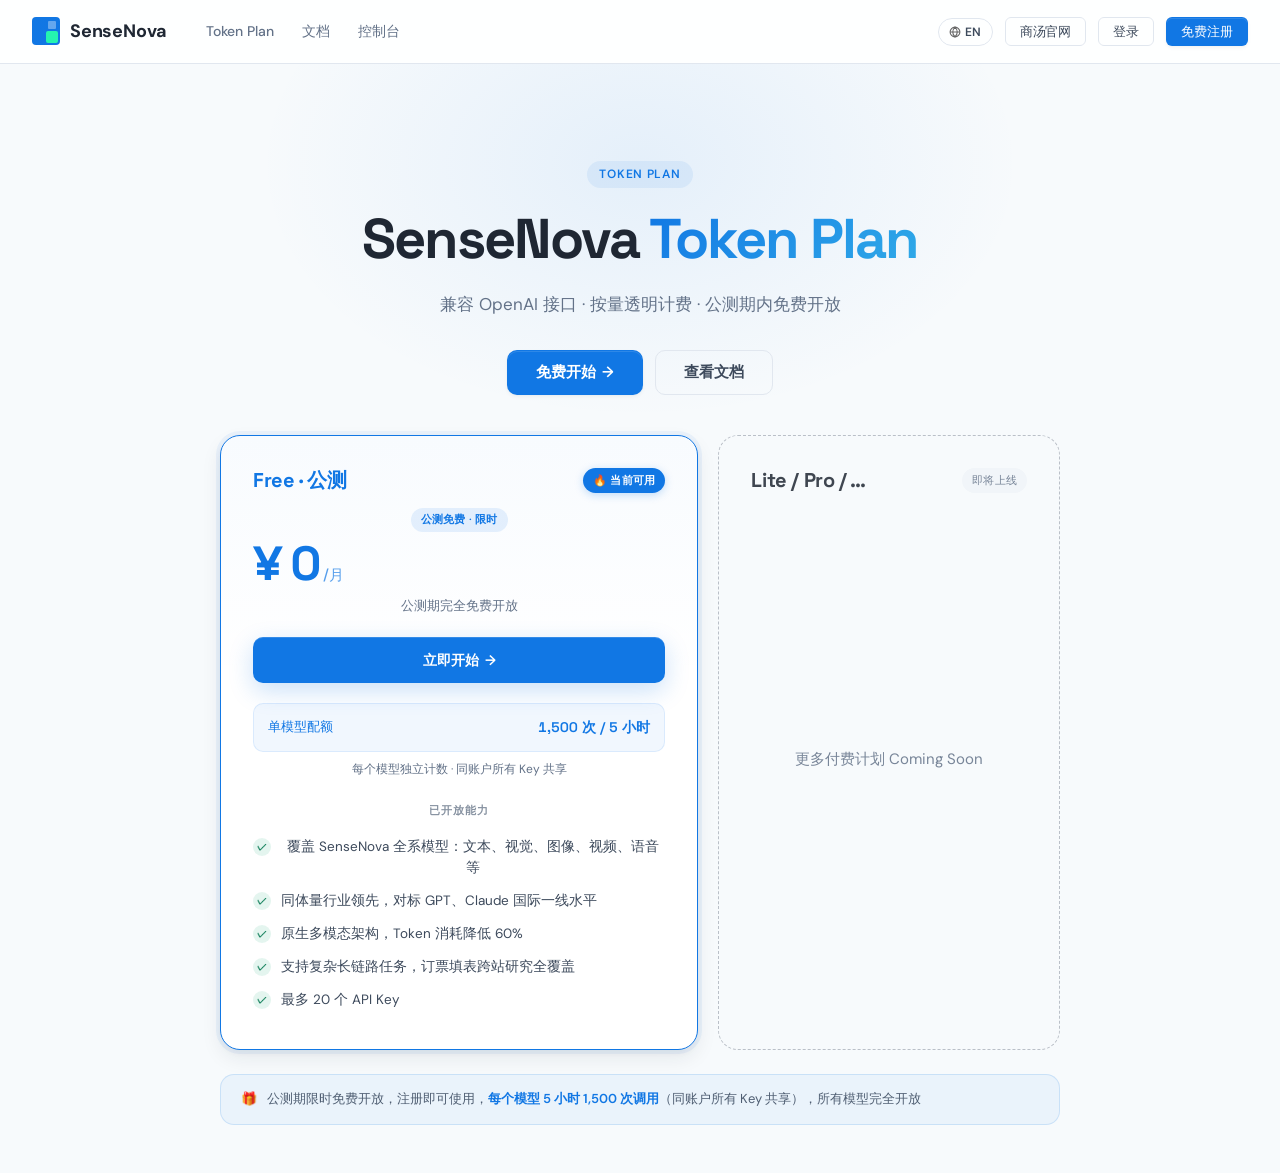
==== index.html @ 016785a5 "Token Plan: broaden Free tier copy from text models to full model lineup Co-Authored-By: Claude Opus" ====
<!DOCTYPE html>
<html lang="zh-CN">
<head>
<meta charset="UTF-8" />
<meta name="viewport" content="width=device-width, initial-scale=1.0"/>
<title data-zh="SenseNova · LLM API 服务平台" data-en="SenseNova · LLM API Platform">SenseNova · LLM API 服务平台</title>
<link rel="stylesheet" href="assets/style.css"/>
<style>
  /* ===== Token Plan Hero 区（浅色） ===== */
  .tp-hero {
    background: var(--page-bg);
    color: var(--ink-900);
    padding: 96px 0 48px;
    text-align: center;
    position: relative;
    overflow: hidden;
  }
  /* 柔和辅助视觉 */
  .tp-hero::before {
    content: '';
    position: absolute;
    top: -200px;
    left: 50%;
    transform: translateX(-50%);
    width: 900px;
    height: 600px;
    background: radial-gradient(ellipse at center,
      hsla(211, 86%, 48%, 0.08) 0%,
      transparent 60%);
    pointer-events: none;
    z-index: 0;
  }
  .tp-hero-inner {
    position: relative;
    z-index: 1;
    max-width: 800px;
    margin: 0 auto;
  }
  .tp-hero .eyebrow {
    margin-bottom: var(--s-5);
  }
  .tp-hero h1 {
    color: var(--ink-900);
    margin-bottom: var(--s-5);
  }
  .tp-hero h1 .accent {
    background: linear-gradient(135deg,
      hsl(211 86% 48%) 0%,
      hsl(200 80% 55%) 100%);
    -webkit-background-clip: text;
    background-clip: text;
    -webkit-text-fill-color: transparent;
  }
  .tp-hero .lead {
    font-size: 17px;
    color: var(--ink-500);
    margin: 0 auto var(--s-8);
    max-width: 580px;
    line-height: 1.65;
  }

  .tp-hero-ctas {
    display: flex;
    gap: var(--s-3);
    justify-content: center;
    flex-wrap: wrap;
  }


  .cp-cards {
    display: grid;
    grid-template-columns: 1.4fr 1fr;
    gap: var(--s-5);
    width: 90%;
    max-width: 840px;
    margin: var(--s-10) auto 0;
    position: relative;
    z-index: 1;
  }
  .plan-card {
    background: var(--white);
    border: 1px solid var(--ink-200);
    border-radius: var(--radius-xl);
    padding: var(--s-8) var(--s-8);
    display: flex;
    flex-direction: column;
    position: relative;
    transition: border-color var(--dur) var(--ease),
                box-shadow var(--dur) var(--ease),
                transform var(--dur) var(--ease);
  }
  .plan-card.featured {
    border: 1.5px solid var(--brand);
    box-shadow: var(--shadow-md), 0 0 0 4px hsla(211, 86%, 48%, 0.06);
  }
  .plan-card.featured::before {
    content: '';
    position: absolute;
    inset: 0;
    border-radius: var(--radius-xl);
    background: linear-gradient(180deg,
      hsla(211, 86%, 48%, 0.03) 0%,
      transparent 40%);
    pointer-events: none;
  }
  .plan-head {
    display: flex;
    justify-content: space-between;
    align-items: center;
    margin-bottom: var(--s-2);
  }
  .plan-name {
    font-family: var(--font-heading);
    font-size: 20px;
    font-weight: 700;
    letter-spacing: -0.02em;
    margin: 0;
  }
  .plan-name.featured-name { color: var(--brand); }
  .badge-hot {
    background: var(--brand);
    color: white;
    padding: 4px 10px;
    border-radius: 100px;
    font-size: 11px;
    font-weight: 600;
    letter-spacing: 0.02em;
    box-shadow: 0 2px 8px hsla(211, 86%, 48%, 0.25);
  }
  .badge-soon {
    background: var(--ink-100);
    color: var(--ink-500);
    padding: 4px 10px;
    border-radius: 100px;
    font-size: 11px;
    font-weight: 500;
    letter-spacing: 0.02em;
  }
  .plan-tip {
    font-size: 13px;
    color: var(--ink-500);
    margin: 0 0 var(--s-5);
    line-height: 1.55;
  }
  .plan-price-area {
    padding: var(--s-1) 0 var(--s-5);
    position: relative;
  }
  .plan-price-discount-tag {
    display: inline-block; padding: 3px 10px;
    background: hsla(211, 86%, 48%, 0.1); color: var(--brand);
    border-radius: 100px; font-size: 11px; font-weight: 600;
    letter-spacing: 0.02em;
    margin-bottom: var(--s-2);
  }
  .plan-price {
    font-family: var(--font-heading);
    font-size: 48px; font-weight: 700;
    letter-spacing: -0.04em; color: var(--ink-900);
    line-height: 1; display: flex; align-items: baseline; gap: 4px;
    font-variant-numeric: tabular-nums;
  }
  .plan-card.featured .plan-price { color: var(--brand); }
  .plan-price .unit {
    font-family: var(--font-sans);
    font-size: 15px; font-weight: 500; color: var(--ink-500);
    letter-spacing: -0.01em;
  }
  .plan-card.featured .plan-price .unit { color: var(--brand); opacity: 0.7; }
  .plan-price-sub {
    font-size: 13px; color: var(--ink-500);
    margin: var(--s-2) 0 0;
  }
  .plan-btn {
    display: flex; align-items: center; justify-content: center;
    gap: 6px;
    width: 100%; padding: 12px;
    border-radius: var(--radius);
    font-size: 14px; font-weight: 600;
    font-family: var(--font-sans);
    text-align: center;
    background: var(--ink-100); color: var(--ink-400);
    border: none; cursor: not-allowed;
    margin-bottom: var(--s-5);
    pointer-events: none; text-decoration: none;
    letter-spacing: -0.005em;
    transition: all var(--dur) var(--ease);
  }
  .plan-btn.active {
    background: var(--brand); color: white;
    cursor: pointer; pointer-events: auto;
    box-shadow: var(--shadow-brand), inset 0 1px 0 hsla(0,0%,100%,0.15);
  }
  .plan-btn.active:hover {
    background: var(--brand-dark);
    transform: translateY(-1px);
    box-shadow: var(--shadow-brand-lg);
  }
  .plan-btn.active .arrow {
    display: inline-block;
    transition: transform var(--dur) var(--ease);
  }
  .plan-btn.active:hover .arrow { transform: translateX(3px); }

  .plan-quota {
    background: var(--ink-100);
    border-radius: var(--radius);
    padding: 12px 14px;
    margin-bottom: var(--s-4);
    font-size: 13px;
    color: var(--ink-600);
    display: flex;
    justify-content: space-between;
    align-items: center;
  }
  .plan-card.featured .plan-quota {
    background: hsla(211, 86%, 48%, 0.06);
    color: var(--brand);
    border: 1px solid hsla(211, 86%, 48%, 0.1);
  }
  .plan-quota .v {
    font-family: var(--font-heading);
    font-weight: 600;
    font-variant-numeric: tabular-nums;
    font-size: 14px;
  }
  .plan-quota-note {
    font-size: 12px;
    color: var(--ink-500);
    margin: -8px 0 var(--s-4);
    padding: 0 14px;
    line-height: 1.5;
  }

  .plan-section-head {
    font-size: 11px; font-weight: 600; text-transform: uppercase;
    letter-spacing: 0.08em; color: var(--ink-400);
    margin: var(--s-2) 0 var(--s-3);
  }
  .plan-features { list-style: none; padding: 0; margin: 0; flex: 1; }
  .plan-features li {
    padding: 6px 0; font-size: 13.5px; color: var(--ink-700);
    display: flex; gap: 10px; align-items: flex-start; line-height: 1.55;
  }
  .plan-features li .mark {
    flex-shrink: 0; width: 18px; height: 18px; border-radius: 50%;
    display: grid; place-items: center;
    font-size: 10px; font-weight: 700; margin-top: 1px;
  }
  .plan-features li.ok .mark {
    background: hsla(160, 70%, 40%, 0.12);
    color: hsl(160, 70%, 30%);
  }
  .plan-features li.ok .mark::before { content: '✓'; }

  .plan-card.soon {
    background: var(--page-bg);
    border: 1px dashed var(--ink-300);
    opacity: 0.85;
    transition: opacity var(--dur) var(--ease);
  }
  .plan-card.soon:hover { opacity: 1; }

  .beta-banner {
    max-width: 840px;
    margin: var(--s-6) auto 0;
    padding: 14px 20px;
    background: hsla(211, 86%, 48%, 0.05);
    border: 1px solid hsla(211, 86%, 48%, 0.15);
    border-radius: var(--radius-lg);
    color: var(--ink-600);
    font-size: 13px;
    display: flex;
    align-items: center;
    gap: 10px;
    width: 90%;
  }
  .beta-banner strong { color: var(--brand); font-weight: 600; }

  @media (max-width: 900px) {
    .cp-cards { grid-template-columns: 1fr; padding: 0 20px; }
    .plan-card { min-height: auto; }
  }
</style>
</head>
<body>

<!-- 顶部导航 -->
<nav class="nav">
  <div class="nav-inner">
    <a class="brand" href="/">
      <span class="brand-mark"></span>
      SenseNova
    </a>
    <div class="nav-links">
      <a href="index.html" data-zh="Token Plan" data-en="Token Plan">Token Plan</a>
      <a href="docs.html" data-zh="文档" data-en="Docs">文档</a>
      <a href="console/dashboard.html" data-zh="控制台" data-en="Console">控制台</a>
    </div>
    <div class="nav-cta">
      <button type="button" class="lang-toggle" onclick="toggleLang()">EN</button>
      <a href="https://www.sensetime.com" target="_blank" class="btn btn-ghost btn-sm" data-zh="商汤官网" data-en="SenseTime">商汤官网</a>
      <a href="login.html" class="btn btn-ghost btn-sm" data-zh="登录" data-en="Sign in">登录</a>
      <a href="register.html" class="btn btn-primary btn-sm" data-zh="免费注册" data-en="Sign up free">免费注册</a>
    </div>
  </div>
</nav>

<!-- Token Plan Hero -->
<section class="tp-hero" id="token-plan">
  <div class="container tp-hero-inner">
    <div class="eyebrow">Token Plan</div>
    <h1 data-zh-html="SenseNova <span class=&quot;accent&quot;>Token Plan</span>" data-en-html="SenseNova <span class=&quot;accent&quot;>Token Plan</span>">SenseNova <span class="accent">Token Plan</span></h1>
    <p class="lead" data-zh="兼容 OpenAI 接口 · 按量透明计费 · 公测期内免费开放" data-en="OpenAI-compatible API · Transparent usage-based billing · Free during public beta">
      兼容 OpenAI 接口 · 按量透明计费 · 公测期内免费开放
    </p>

    <div class="tp-hero-ctas">
      <a href="register.html" class="btn btn-primary btn-lg" data-zh-html="免费开始 <span class=&quot;arrow&quot;>→</span>" data-en-html="Start free <span class=&quot;arrow&quot;>→</span>">免费开始 <span class="arrow">→</span></a>
      <a href="docs.html" class="btn btn-ghost btn-lg" data-zh="查看文档" data-en="Read the docs">查看文档</a>
    </div>
  </div><!-- 关闭 container -->

  <div class="cp-cards">
      <!-- 左：Free · 公测 -->
      <div class="plan-card featured">
        <div class="plan-head">
          <h3 class="plan-name featured-name" data-zh="Free · 公测" data-en="Free · Public Beta">Free · 公测</h3>
          <span class="badge-hot" data-zh="🔥 当前可用" data-en="🔥 Available now">🔥 当前可用</span>
        </div>
        <div class="plan-price-area">
          <span class="plan-price-discount-tag" data-zh="公测免费 · 限时" data-en="Free during beta · Limited time">公测免费 · 限时</span>
          <div class="plan-price" data-zh-html="¥ 0<span class=&quot;unit&quot;>/月</span>" data-en-html="¥ 0<span class=&quot;unit&quot;>/mo</span>">¥ 0<span class="unit">/月</span></div>
          <p class="plan-price-sub" data-zh="公测期完全免费开放" data-en="Completely free during public beta">公测期完全免费开放</p>
        </div>
        <a class="plan-btn active" href="register.html" data-zh-html="立即开始 <span class=&quot;arrow&quot;>→</span>" data-en-html="Get started <span class=&quot;arrow&quot;>→</span>">立即开始 <span class="arrow">→</span></a>
        <div class="plan-quota"><span data-zh="单模型配额" data-en="Per-model quota">单模型配额</span><span class="v" data-zh="1,500 次 / 5 小时" data-en="1,500 calls / 5 hours">1,500 次 / 5 小时</span></div>
        <div class="plan-quota-note" data-zh="每个模型独立计数 · 同账户所有 Key 共享" data-en="Counted per model · Shared across all Keys in the account">每个模型独立计数 · 同账户所有 Key 共享</div>
        <div class="plan-section-head" data-zh="已开放能力" data-en="Available features">已开放能力</div>
        <ul class="plan-features">
          <li class="ok"><span class="mark"></span><span data-zh="覆盖 SenseNova 全系模型：文本、视觉、图像、视频、语音等" data-en="Covers the full SenseNova model lineup: text, vision, image, video, voice and more">覆盖 SenseNova 全系模型：文本、视觉、图像、视频、语音等</span></li>
          <li class="ok"><span class="mark"></span><span data-zh="同体量行业领先，对标 GPT、Claude 国际一线水平" data-en="Best-in-class at its size, on par with GPT and Claude">同体量行业领先，对标 GPT、Claude 国际一线水平</span></li>
          <li class="ok"><span class="mark"></span><span data-zh="原生多模态架构，Token 消耗降低 60%" data-en="Native multimodal architecture, 60% lower token usage">原生多模态架构，Token 消耗降低 60%</span></li>
          <li class="ok"><span class="mark"></span><span data-zh="支持复杂长链路任务，订票填表跨站研究全覆盖" data-en="Handles complex long-horizon tasks: booking, form-filling, cross-site research">支持复杂长链路任务，订票填表跨站研究全覆盖</span></li>
          <li class="ok"><span class="mark"></span><span data-zh="最多 20 个 API Key" data-en="Up to 20 API Keys">最多 20 个 API Key</span></li>
        </ul>
      </div>

      <!-- 右：Coming Soon -->
      <div class="plan-card soon">
        <div class="plan-head">
          <h3 class="plan-name">Lite / Pro / …</h3>
          <span class="badge-soon" data-zh="即将上线" data-en="Coming soon">即将上线</span>
        </div>
        <div style="flex:1; display:flex; align-items:center; justify-content:center; text-align:center;">
          <span style="font-size: 15px; color: var(--ink-500);" data-zh="更多付费计划 Coming Soon" data-en="More paid plans coming soon">更多付费计划 Coming Soon</span>
        </div>
      </div>
    </div>

  <div class="beta-banner">
    <span>🎁</span>
    <span data-zh-html="公测期限时免费开放，注册即可使用，<strong>每个模型 5 小时 1,500 次调用</strong>（同账户所有 Key 共享），所有模型完全开放" data-en-html="Free during public beta — sign up to start using it. <strong>1,500 calls per model every 5 hours</strong> (shared across all Keys in the account), all models fully open.">公测期限时免费开放，注册即可使用，<strong>每个模型 5 小时 1,500 次调用</strong>（同账户所有 Key 共享），所有模型完全开放</span>
  </div>
</section>

<script src="assets/app.js"></script>
</body>
</html>
---- assets/style.css ----
/* ============================================================
   Nova AI Platform — 全局样式 (SenseTime 风格改造)
   ============================================================ */

@import url('https://fonts.googleapis.com/css2?family=DM+Sans:wght@400;500;600;700&family=Space+Grotesk:wght@500;600;700&display=swap');

:root {
  /* 设计规范 — 科技蓝配色（保持不变） */
  --brand: hsl(211 86% 48%);       /* 主色/按钮 */
  --brand-dark: hsl(211 86% 40%);
  --brand-soft: hsl(210 40% 96%);  /* 强调色/悬停背景 */

  /* 文字 */
  --ink-900: hsl(215 25% 16%);     /* 主文字 */
  --ink-800: hsl(215 22% 22%);
  --ink-700: hsl(215 20% 30%);
  --ink-600: hsl(215 18% 38%);
  --ink-500: hsl(215 16% 46%);     /* 弱化文字 */
  --ink-400: hsl(215 12% 58%);
  --ink-300: hsl(215 10% 72%);
  --ink-200: hsl(214 32% 91%);     /* 边框色 */
  --ink-100: hsl(210 40% 96%);     /* 强调色 */
  --white: hsl(0 0% 100%);         /* 卡片色 */
  --page-bg: hsl(210 50% 98%);     /* 背景色 */

  /* 语义色 */
  --success: hsl(160 70% 40%);
  --warning: hsl(38 92% 50%);
  --danger: hsl(0 84% 60%);
  --info: hsl(211 86% 48%);

  /* 间距系统 (8pt 网格) */
  --s-1: 4px; --s-2: 8px; --s-3: 12px; --s-4: 16px;
  --s-5: 20px; --s-6: 24px; --s-8: 32px; --s-10: 40px;
  --s-12: 48px; --s-16: 64px; --s-20: 80px; --s-24: 96px;

  /* 圆角系统 */
  --radius-sm: 6px;
  --radius: 10px;
  --radius-lg: 14px;
  --radius-xl: 20px;

  /* 高度 */
  --nav-h: 64px;
  --sidebar-w: 240px;

  /* 字体 */
  --font-sans: 'DM Sans', -apple-system, BlinkMacSystemFont, "PingFang SC", "Microsoft YaHei", "Segoe UI", sans-serif;
  --font-heading: 'Space Grotesk', 'DM Sans', -apple-system, "PingFang SC", sans-serif;
  --font-mono: "JetBrains Mono", "SF Mono", Menlo, Monaco, Consolas, monospace;

  /* 阴影系统（分层深度） */
  --shadow-xs: 0 1px 2px hsla(215, 25%, 16%, 0.04);
  --shadow-sm: 0 2px 4px hsla(215, 25%, 16%, 0.04), 0 1px 2px hsla(215, 25%, 16%, 0.03);
  --shadow: 0 4px 12px hsla(215, 25%, 16%, 0.06), 0 2px 4px hsla(215, 25%, 16%, 0.04);
  --shadow-md: 0 8px 20px hsla(215, 25%, 16%, 0.08), 0 3px 6px hsla(215, 25%, 16%, 0.04);
  --shadow-lg: 0 16px 40px hsla(215, 25%, 16%, 0.10), 0 4px 12px hsla(215, 25%, 16%, 0.05);
  --shadow-brand: 0 8px 24px hsla(211, 86%, 48%, 0.22);
  --shadow-brand-lg: 0 16px 40px hsla(211, 86%, 48%, 0.24), 0 4px 12px hsla(211, 86%, 48%, 0.12);

  /* 动效 */
  --ease: cubic-bezier(0.16, 1, 0.3, 1);
  --dur-fast: 150ms;
  --dur: 200ms;
  --dur-slow: 300ms;
}

* {
  box-sizing: border-box;
}

html, body {
  margin: 0;
  padding: 0;
  font-family: var(--font-sans);
  color: var(--ink-900);
  background: var(--page-bg);
  -webkit-font-smoothing: antialiased;
  -moz-osx-font-smoothing: grayscale;
  line-height: 1.6;
  font-feature-settings: "cv02", "cv03", "cv04", "cv11";
  text-rendering: optimizeLegibility;
}

/* 全局焦点环 */
:focus-visible {
  outline: 2px solid var(--brand);
  outline-offset: 2px;
  border-radius: 4px;
}
button:focus-visible, a:focus-visible, input:focus-visible,
select:focus-visible, textarea:focus-visible {
  outline: 2px solid var(--brand);
  outline-offset: 2px;
}

/* Prefers-reduced-motion 遵循 */
@media (prefers-reduced-motion: reduce) {
  *, *::before, *::after {
    animation-duration: 0.01ms !important;
    transition-duration: 0.01ms !important;
  }
}

a {
  color: inherit;
  text-decoration: none;
  transition: color 0.18s ease;
}

a:hover {
  color: var(--brand);
}

img {
  max-width: 100%;
  display: block;
}

button {
  font-family: inherit;
  cursor: pointer;
  border: none;
  background: none;
}

input, select, textarea {
  font-family: inherit;
  font-size: 14px;
}

code, pre {
  font-family: var(--font-mono);
}

/* ============================================================
   顶部导航 (公共站点)
   ============================================================ */
.nav {
  position: sticky;
  top: 0;
  z-index: 100;
  background: hsla(0, 0%, 100%, 0.88);
  backdrop-filter: saturate(180%) blur(14px);
  -webkit-backdrop-filter: saturate(180%) blur(14px);
  border-bottom: 1px solid var(--ink-200);
  color: var(--ink-900);
  height: var(--nav-h);
}

.nav-inner {
  max-width: 1280px;
  margin: 0 auto;
  padding: 0 32px;
  height: 100%;
  display: flex;
  align-items: center;
  gap: 40px;
}

.brand {
  display: flex;
  align-items: center;
  gap: 10px;
  font-weight: 700;
  font-size: 18px;
  letter-spacing: -0.01em;
}

.brand-mark {
  width: 28px;
  height: 28px;
  border-radius: 4px;
  position: relative;
  overflow: hidden;
  flex-shrink: 0;
  /* SenseNova 图标：紫色大块 + 青绿小块 */
  background:
    linear-gradient(135deg, var(--brand) 0%, var(--brand) 100%);
}
.brand-mark::before {
  content: '';
  position: absolute;
  width: 12px;
  height: 12px;
  background: hsl(160 90% 55%);
  bottom: 2px;
  right: 2px;
  border-radius: 2px;
}
.brand-mark::after {
  content: '';
  position: absolute;
  width: 8px;
  height: 8px;
  background: rgba(255,255,255,0.35);
  top: 4px;
  right: 4px;
  border-radius: 1px;
}

.nav-links {
  display: flex;
  gap: 28px;
  font-size: 14px;
  flex: 1;
}

.nav-links a {
  color: var(--ink-500);
  font-weight: 500;
  transition: color 0.15s;
}

.nav-links a:hover {
  color: var(--ink-900);
}

.nav-cta {
  display: flex;
  gap: 12px;
  align-items: center;
}

.nav-ext-link {
  font-size: 13px;
  color: var(--ink-500);
  font-weight: 500;
  padding: 6px 4px;
}
.nav-ext-link:hover {
  color: var(--brand);
}

/* 语言切换按钮 */
.lang-toggle {
  display: inline-flex;
  align-items: center;
  gap: 4px;
  padding: 6px 10px;
  border: 1px solid var(--ink-200);
  border-radius: 100px;
  background: transparent;
  color: var(--ink-700);
  font-size: 12px;
  font-weight: 600;
  letter-spacing: 0.02em;
  cursor: pointer;
  transition: all 0.15s;
  font-family: inherit;
  line-height: 1;
  height: 28px;
}
.lang-toggle::before {
  content: '';
  display: inline-block;
  width: 12px;
  height: 12px;
  background-image: url("data:image/svg+xml;utf8,<svg xmlns='http://www.w3.org/2000/svg' viewBox='0 0 16 16' fill='none' stroke='%23666' stroke-width='1.5'><circle cx='8' cy='8' r='6.5'/><path d='M1.5 8h13M8 1.5c2 2 3 4 3 6.5s-1 4.5-3 6.5c-2-2-3-4-3-6.5s1-4.5 3-6.5z'/></svg>");
  background-size: contain;
  background-repeat: no-repeat;
}
.lang-toggle:hover {
  border-color: var(--brand);
  color: var(--brand);
  background: var(--brand-soft);
}
.lang-toggle:hover::before {
  background-image: url("data:image/svg+xml;utf8,<svg xmlns='http://www.w3.org/2000/svg' viewBox='0 0 16 16' fill='none' stroke='%230F6FE3' stroke-width='1.5'><circle cx='8' cy='8' r='6.5'/><path d='M1.5 8h13M8 1.5c2 2 3 4 3 6.5s-1 4.5-3 6.5c-2-2-3-4-3-6.5s1-4.5 3-6.5z'/></svg>");
}

/* ============================================================
   按钮
   ============================================================ */
.btn {
  display: inline-flex;
  align-items: center;
  justify-content: center;
  gap: 6px;
  padding: 10px 20px;
  font-size: 14px;
  font-weight: 500;
  font-family: var(--font-sans);
  border-radius: var(--radius);
  transition: background var(--dur) var(--ease),
              color var(--dur) var(--ease),
              border-color var(--dur) var(--ease),
              box-shadow var(--dur) var(--ease),
              transform var(--dur) var(--ease);
  white-space: nowrap;
  line-height: 1;
  border: 1px solid transparent;
  cursor: pointer;
  letter-spacing: -0.005em;
}

.btn-primary {
  background: var(--brand);
  color: white;
  box-shadow: var(--shadow-sm), inset 0 1px 0 hsla(0,0%,100%,0.12);
}
.btn-primary:hover {
  background: var(--brand-dark);
  color: white;
  transform: translateY(-1px);
  box-shadow: var(--shadow-brand);
}
.btn-primary:active { transform: translateY(0); box-shadow: var(--shadow-sm); }

.btn-ghost {
  background: transparent;
  color: var(--ink-700);
  border-color: var(--ink-200);
}
.btn-ghost:hover {
  border-color: var(--brand);
  color: var(--brand);
  background: var(--brand-soft);
}

.btn-outline {
  background: transparent;
  color: var(--ink-900);
  border-color: var(--ink-200);
}
.btn-outline:hover {
  border-color: var(--brand);
  color: var(--brand);
  background: var(--brand-soft);
}

.btn-sm {
  padding: 7px 14px;
  font-size: 13px;
  border-radius: var(--radius-sm);
}

.btn-lg {
  padding: 14px 28px;
  font-size: 15px;
  font-weight: 600;
}

/* 箭头微交互 */
.btn .arrow {
  display: inline-block;
  transition: transform var(--dur) var(--ease);
}
.btn:hover .arrow { transform: translateX(2px); }

.btn-block {
  width: 100%;
}

.btn-danger {
  color: var(--danger);
  background: transparent;
  border-color: transparent;
}
.btn-danger:hover {
  background: rgba(239, 68, 68, 0.08);
  color: var(--danger);
}

/* ============================================================
   通用容器与排版
   ============================================================ */
.container {
  max-width: 1280px;
  margin: 0 auto;
  padding: 0 32px;
}

.section {
  padding: 100px 0;
}

.eyebrow {
  display: inline-block;
  padding: 4px 12px;
  border-radius: 100px;
  background: hsla(211, 86%, 48%, 0.08);
  color: var(--brand);
  font-size: 12px;
  font-weight: 600;
  letter-spacing: 0.06em;
  text-transform: uppercase;
  margin-bottom: 16px;
}

h1, h2, h3, h4 {
  font-family: var(--font-heading);
  font-weight: 700;
  letter-spacing: -0.025em;
  line-height: 1.15;
  margin: 0 0 var(--s-4);
  color: var(--ink-900);
}

h1 {
  font-size: clamp(36px, 5.5vw, 56px);
  font-weight: 700;
  letter-spacing: -0.035em;
  line-height: 1.1;
}

h2 {
  font-size: clamp(26px, 3.2vw, 36px);
  letter-spacing: -0.03em;
}

h3 {
  font-size: 20px;
  letter-spacing: -0.02em;
}

h4 {
  font-size: 16px;
  letter-spacing: -0.01em;
}

.lead {
  font-size: 18px;
  color: var(--ink-500);
  max-width: 640px;
}

/* ============================================================
   卡片
   ============================================================ */
.card {
  background: var(--white);
  border: 1px solid var(--ink-200);
  border-radius: var(--radius-lg);
  padding: 28px;
  transition: all 0.2s;
}

.card:hover {
  border-color: var(--ink-400);
  transform: translateY(-2px);
  box-shadow: var(--shadow-lg);
}

/* ============================================================
   Form 控件
   ============================================================ */
.form-field {
  margin-bottom: 18px;
}

.form-field label {
  display: block;
  font-size: 13px;
  font-weight: 500;
  color: var(--ink-700);
  margin-bottom: 6px;
}

.input,
.select,
.textarea {
  width: 100%;
  padding: 10px 14px;
  border: 1px solid var(--ink-200);
  border-radius: var(--radius);
  font-size: 14px;
  color: var(--ink-900);
  background: var(--white);
  transition: border-color 0.15s, box-shadow 0.15s;
}

.input:focus,
.select:focus,
.textarea:focus {
  outline: none;
  border-color: var(--brand);
  box-shadow: 0 0 0 3px var(--brand-soft);
}

.textarea {
  resize: vertical;
  min-height: 96px;
  font-family: var(--font-mono);
  font-size: 13px;
}

.helper {
  font-size: 12px;
  color: var(--ink-400);
  margin-top: 6px;
}

/* ============================================================
   表格
   ============================================================ */
.table {
  width: 100%;
  border-collapse: collapse;
  font-size: 14px;
}

.table th {
  text-align: left;
  padding: 12px 16px;
  font-weight: 600;
  color: var(--ink-500);
  font-size: 12px;
  text-transform: uppercase;
  letter-spacing: 0.04em;
  border-bottom: 1px solid var(--ink-200);
  background: var(--ink-100);
}

.table td {
  padding: 16px;
  border-bottom: 1px solid var(--ink-200);
  vertical-align: middle;
}

.table tr:last-child td {
  border-bottom: none;
}

.table tr:hover td {
  background: var(--ink-100);
}

/* ============================================================
   徽章
   ============================================================ */
.badge {
  display: inline-flex;
  align-items: center;
  gap: 4px;
  padding: 3px 10px;
  font-size: 12px;
  font-weight: 500;
  border-radius: 100px;
  line-height: 1.4;
}

.badge-success {
  background: rgba(16, 185, 129, 0.1);
  color: var(--success);
}
.badge-warning {
  background: rgba(245, 158, 11, 0.12);
  color: #B45309;
}
.badge-danger {
  background: rgba(239, 68, 68, 0.1);
  color: var(--danger);
}
.badge-info {
  background: rgba(59, 130, 246, 0.1);
  color: var(--info);
}
.badge-neutral {
  background: var(--ink-100);
  color: var(--ink-500);
}

/* ============================================================
   Footer
   ============================================================ */
.footer {
  background: var(--white);
  color: var(--ink-500);
  padding: 64px 0 32px;
  font-size: 14px;
  border-top: 1px solid var(--ink-200);
}

.footer-grid {
  display: grid;
  grid-template-columns: 2fr 1fr 1fr 1fr 1fr;
  gap: 48px;
  margin-bottom: 48px;
}

.footer h5 {
  color: var(--ink-900);
  font-size: 13px;
  font-weight: 600;
  letter-spacing: 0.04em;
  text-transform: uppercase;
  margin: 0 0 16px;
}

.footer ul {
  list-style: none;
  padding: 0;
  margin: 0;
}

.footer li {
  margin-bottom: 10px;
}

.footer a {
  color: var(--ink-500);
}
.footer a:hover {
  color: var(--brand);
}

.footer-bottom {
  padding-top: 24px;
  border-top: 1px solid var(--ink-200);
  display: flex;
  justify-content: space-between;
  color: var(--ink-400);
  font-size: 13px;
}

/* ============================================================
   控制台布局：顶部主导航 + 左侧次级功能导航
   ============================================================ */

/* 顶部主导航（控制台 - 与 Token Plan 站点导航保持一致） */
.console-topbar {
  position: sticky;
  top: 0;
  z-index: 100;
  background: hsla(0, 0%, 100%, 0.88);
  backdrop-filter: saturate(180%) blur(14px);
  -webkit-backdrop-filter: saturate(180%) blur(14px);
  border-bottom: 1px solid var(--ink-200);
  color: var(--ink-900);
  height: var(--nav-h);
}

.console-topbar .nav-inner {
  max-width: 1280px;
  margin: 0 auto;
  padding: 0 32px;
  height: 100%;
  display: flex;
  align-items: center;
  gap: 40px;
}

.console-topbar .brand {
  color: var(--ink-900);
  font-size: 18px;
}

.console-topbar .nav-links {
  display: flex;
  gap: 28px;
  font-size: 14px;
  flex: 1;
}
.console-topbar .nav-links a {
  color: var(--ink-500);
  font-weight: 500;
  transition: color 0.15s;
}
.console-topbar .nav-links a:hover,
.console-topbar .nav-links a.active {
  color: var(--ink-900);
}

.console-topbar .nav-cta {
  display: flex;
  gap: 12px;
  align-items: center;
}

.console-topbar .badge {
  background: var(--brand-soft);
  color: var(--brand);
}

/* 主体区域 */
.app-layout {
  display: grid;
  grid-template-columns: 200px 1fr;
  min-height: calc(100vh - var(--nav-h));
  background: var(--page-bg);
}

/* 左侧次级导航 */
.sidebar {
  background: var(--white);
  border-right: 1px solid var(--ink-200);
  padding: 16px 10px;
  overflow-y: auto;
}

.side-section {
  font-size: 10px;
  text-transform: uppercase;
  letter-spacing: 0.1em;
  color: var(--ink-400);
  padding: 14px 10px 6px;
  font-weight: 600;
}

.side-link {
  display: flex;
  align-items: center;
  gap: 10px;
  padding: 9px 10px;
  border-radius: var(--radius);
  color: var(--ink-500);
  font-size: 13.5px;
  font-weight: 500;
  margin-bottom: 1px;
  transition: all 0.12s;
}

.side-link:hover {
  background: var(--ink-100);
  color: var(--ink-900);
}

.side-link.active {
  background: var(--brand-soft);
  color: var(--brand);
  font-weight: 600;
}

.side-link .s-ico {
  width: 18px;
  height: 18px;
  display: flex;
  align-items: center;
  justify-content: center;
  flex-shrink: 0;
  color: var(--ink-400);
  transition: color 0.12s;
}
.side-link:hover .s-ico { color: var(--ink-700); }
.side-link.active .s-ico { color: var(--brand); }

.side-link .s-ico svg {
  width: 16px;
  height: 16px;
}

.side-link .ext {
  margin-left: auto;
  font-size: 10px;
  color: var(--ink-400);
}

.app-main {
  min-width: 0;
}

.app-body {
  padding: 28px 32px;
}

.page-head {
  margin-bottom: 24px;
  display: flex;
  justify-content: space-between;
  align-items: flex-end;
  gap: 20px;
}

.page-title {
  font-size: 26px;
  font-weight: 700;
  letter-spacing: -0.02em;
  margin: 0 0 6px;
}

.page-desc {
  color: var(--ink-500);
  font-size: 14px;
  margin: 0;
}

/* 统计卡片 */
.stat-grid {
  display: grid;
  grid-template-columns: repeat(4, 1fr);
  gap: 16px;
  margin-bottom: 24px;
}

.stat-card {
  background: var(--white);
  border: 1px solid var(--ink-200);
  border-radius: var(--radius-lg);
  padding: 20px;
}

.stat-card .label {
  font-size: 12px;
  color: var(--ink-500);
  font-weight: 500;
  text-transform: uppercase;
  letter-spacing: 0.04em;
}

.stat-card .value {
  font-size: 28px;
  font-weight: 700;
  margin: 8px 0 6px;
  letter-spacing: -0.02em;
  color: var(--ink-900);
}

.stat-card .trend {
  font-size: 12px;
  display: flex;
  align-items: center;
  gap: 4px;
}

.trend-up {
  color: var(--success);
}

.trend-down {
  color: var(--danger);
}

/* 模型卡片列表 */
.model-grid {
  display: grid;
  grid-template-columns: repeat(auto-fill, minmax(280px, 1fr));
  gap: 16px;
}

.model-card {
  background: var(--white);
  border: 1px solid var(--ink-200);
  border-radius: var(--radius-lg);
  padding: 20px;
  cursor: pointer;
  transition: all 0.2s;
}

.model-card:hover {
  border-color: var(--brand);
  transform: translateY(-2px);
  box-shadow: var(--shadow);
}

.model-card h4 {
  font-size: 15px;
  margin: 0 0 6px;
  display: flex;
  align-items: center;
  gap: 8px;
}

.model-card .desc {
  font-size: 13px;
  color: var(--ink-500);
  margin-bottom: 14px;
  min-height: 40px;
}

.model-meta {
  display: flex;
  gap: 8px;
  flex-wrap: wrap;
  font-size: 12px;
  color: var(--ink-400);
}

/* 用户下拉菜单 */
.user-menu {
  position: relative;
  display: inline-block;
}
.user-avatar {
  width: 32px;
  height: 32px;
  border-radius: 50%;
  background: linear-gradient(135deg, var(--brand), hsl(200 80% 55%));
  display: grid;
  place-items: center;
  color: white;
  font-weight: 600;
  font-size: 14px;
  cursor: pointer;
  border: 2px solid transparent;
  transition: all 0.15s;
}
.user-avatar:hover {
  border-color: var(--brand-soft);
}
.user-dropdown {
  position: absolute;
  top: calc(100% + 8px);
  right: 0;
  min-width: 260px;
  background: white;
  border: 1px solid var(--ink-200);
  border-radius: var(--radius-lg);
  box-shadow: var(--shadow-lg);
  padding: 8px;
  z-index: 80;
  display: none;
}
.user-dropdown.open { display: block; }
.user-dropdown .info {
  padding: 14px 12px 12px;
  border-bottom: 1px solid var(--ink-200);
  margin-bottom: 6px;
}
.user-dropdown .info .name {
  font-weight: 600;
  font-size: 14px;
  margin-bottom: 2px;
  color: var(--ink-900);
}
.user-dropdown .info .meta {
  font-size: 12px;
  color: var(--ink-500);
}
.user-dropdown .info .meta + .meta {
  margin-top: 4px;
}
.user-dropdown .menu-item {
  display: flex;
  align-items: center;
  gap: 10px;
  padding: 9px 12px;
  font-size: 14px;
  color: var(--ink-700);
  border-radius: var(--radius);
  cursor: pointer;
  width: 100%;
  text-align: left;
}
.user-dropdown .menu-item:hover {
  background: var(--ink-100);
  color: var(--ink-900);
}
.user-dropdown .menu-item.danger {
  color: var(--danger);
}
.user-dropdown .menu-item.danger:hover {
  background: rgba(239, 68, 68, 0.08);
}
.user-dropdown .ico {
  width: 16px;
  height: 16px;
  display: grid;
  place-items: center;
}

/* 文档侧边栏锚点 active (scrollspy) */
.docs-sidebar li a.is-active {
  background: var(--brand-soft);
  color: var(--brand);
  font-weight: 600;
}
.docs-toc a.is-active {
  color: var(--brand);
  font-weight: 600;
}

/* Utility */
.flex {
  display: flex;
  gap: 12px;
  align-items: center;
}

.flex-between {
  display: flex;
  justify-content: space-between;
  align-items: center;
}

.mt-0 { margin-top: 0; }
.mt-1 { margin-top: 8px; }
.mt-2 { margin-top: 16px; }
.mt-3 { margin-top: 24px; }
.mt-4 { margin-top: 32px; }
.mb-0 { margin-bottom: 0; }
.mb-1 { margin-bottom: 8px; }
.mb-2 { margin-bottom: 16px; }
.mb-3 { margin-bottom: 24px; }
.mb-4 { margin-bottom: 32px; }

.text-center { text-align: center; }
.text-muted { color: var(--ink-500); }
.text-small { font-size: 13px; }

.hidden {
  display: none !important;
}

/* 代码框 */
.code-block {
  background: var(--ink-900);
  color: #E8E8F0;
  padding: 20px 24px;
  border-radius: var(--radius);
  font-family: var(--font-mono);
  font-size: 13px;
  line-height: 1.7;
  overflow-x: auto;
  position: relative;
}

.code-block .kw { color: #93C5FD; }
.code-block .str { color: #F1FA8C; }
.code-block .cm { color: #6272A4; }
.code-block .num { color: #BD93F9; }
.code-block .fn { color: #8BE9FD; }

.code-copy {
  position: absolute;
  top: 12px;
  right: 12px;
  padding: 4px 10px;
  font-size: 11px;
  background: rgba(255, 255, 255, 0.08);
  color: rgba(255, 255, 255, 0.8);
  border-radius: 4px;
  cursor: pointer;
}
.code-copy:hover {
  background: rgba(255, 255, 255, 0.16);
}

/* Tabs */
.tabs {
  display: flex;
  gap: 4px;
  border-bottom: 1px solid var(--ink-200);
  margin-bottom: 24px;
}

.tab {
  padding: 10px 16px;
  font-size: 14px;
  font-weight: 500;
  color: var(--ink-500);
  border-bottom: 2px solid transparent;
  margin-bottom: -1px;
  cursor: pointer;
  transition: all 0.15s;
}

.tab:hover {
  color: var(--ink-900);
}

.tab.active {
  color: var(--brand);
  border-bottom-color: var(--brand);
}

/* 响应式 */
@media (max-width: 900px) {
  .nav-links { display: none; }
  .footer-grid { grid-template-columns: 1fr 1fr; }
  .stat-grid { grid-template-columns: 1fr 1fr; }
  .app-layout { grid-template-columns: 1fr; }
  .sidebar { display: none; }
  .app-body { padding: 20px; }
}
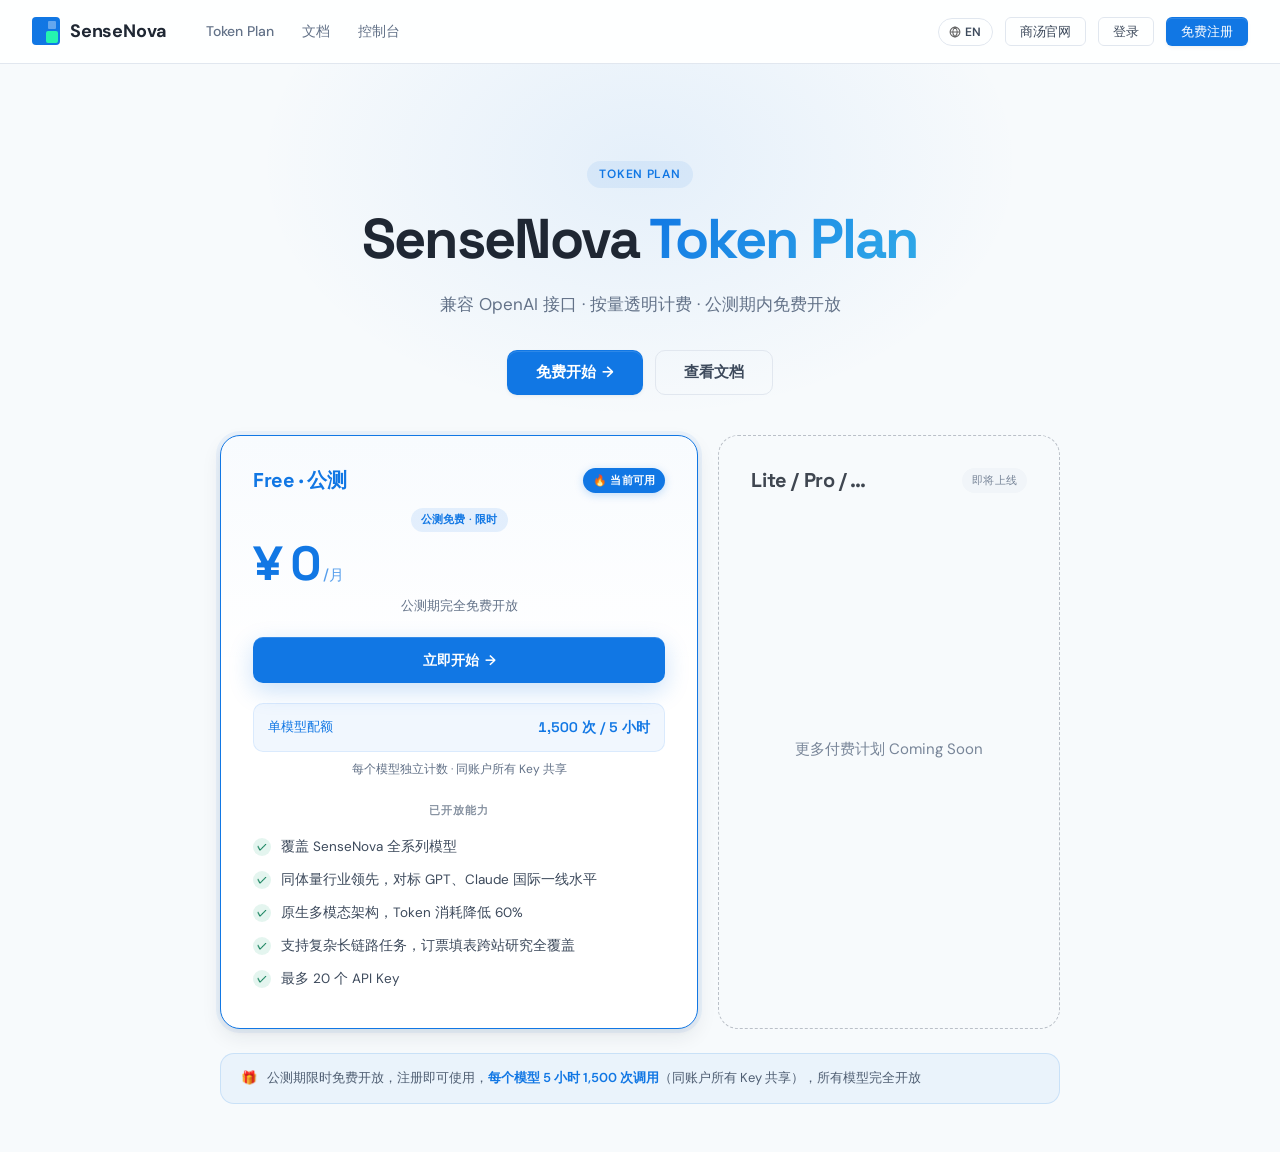
==== commit 2a0fed79: "Simplify Token Plan copy: "full model lineup" without listing modalities Co-Authored-By: Claude Opus" ====
--- a/index.html
+++ b/index.html
@@ -338,7 +338,7 @@
         <div class="plan-quota-note" data-zh="每个模型独立计数 · 同账户所有 Key 共享" data-en="Counted per model · Shared across all Keys in the account">每个模型独立计数 · 同账户所有 Key 共享</div>
         <div class="plan-section-head" data-zh="已开放能力" data-en="Available features">已开放能力</div>
         <ul class="plan-features">
-          <li class="ok"><span class="mark"></span><span data-zh="覆盖 SenseNova 全系模型：文本、视觉、图像、视频、语音等" data-en="Covers the full SenseNova model lineup: text, vision, image, video, voice and more">覆盖 SenseNova 全系模型：文本、视觉、图像、视频、语音等</span></li>
+          <li class="ok"><span class="mark"></span><span data-zh="覆盖 SenseNova 全系列模型" data-en="Covers the full SenseNova model lineup">覆盖 SenseNova 全系列模型</span></li>
           <li class="ok"><span class="mark"></span><span data-zh="同体量行业领先，对标 GPT、Claude 国际一线水平" data-en="Best-in-class at its size, on par with GPT and Claude">同体量行业领先，对标 GPT、Claude 国际一线水平</span></li>
           <li class="ok"><span class="mark"></span><span data-zh="原生多模态架构，Token 消耗降低 60%" data-en="Native multimodal architecture, 60% lower token usage">原生多模态架构，Token 消耗降低 60%</span></li>
           <li class="ok"><span class="mark"></span><span data-zh="支持复杂长链路任务，订票填表跨站研究全覆盖" data-en="Handles complex long-horizon tasks: booking, form-filling, cross-site research">支持复杂长链路任务，订票填表跨站研究全覆盖</span></li>
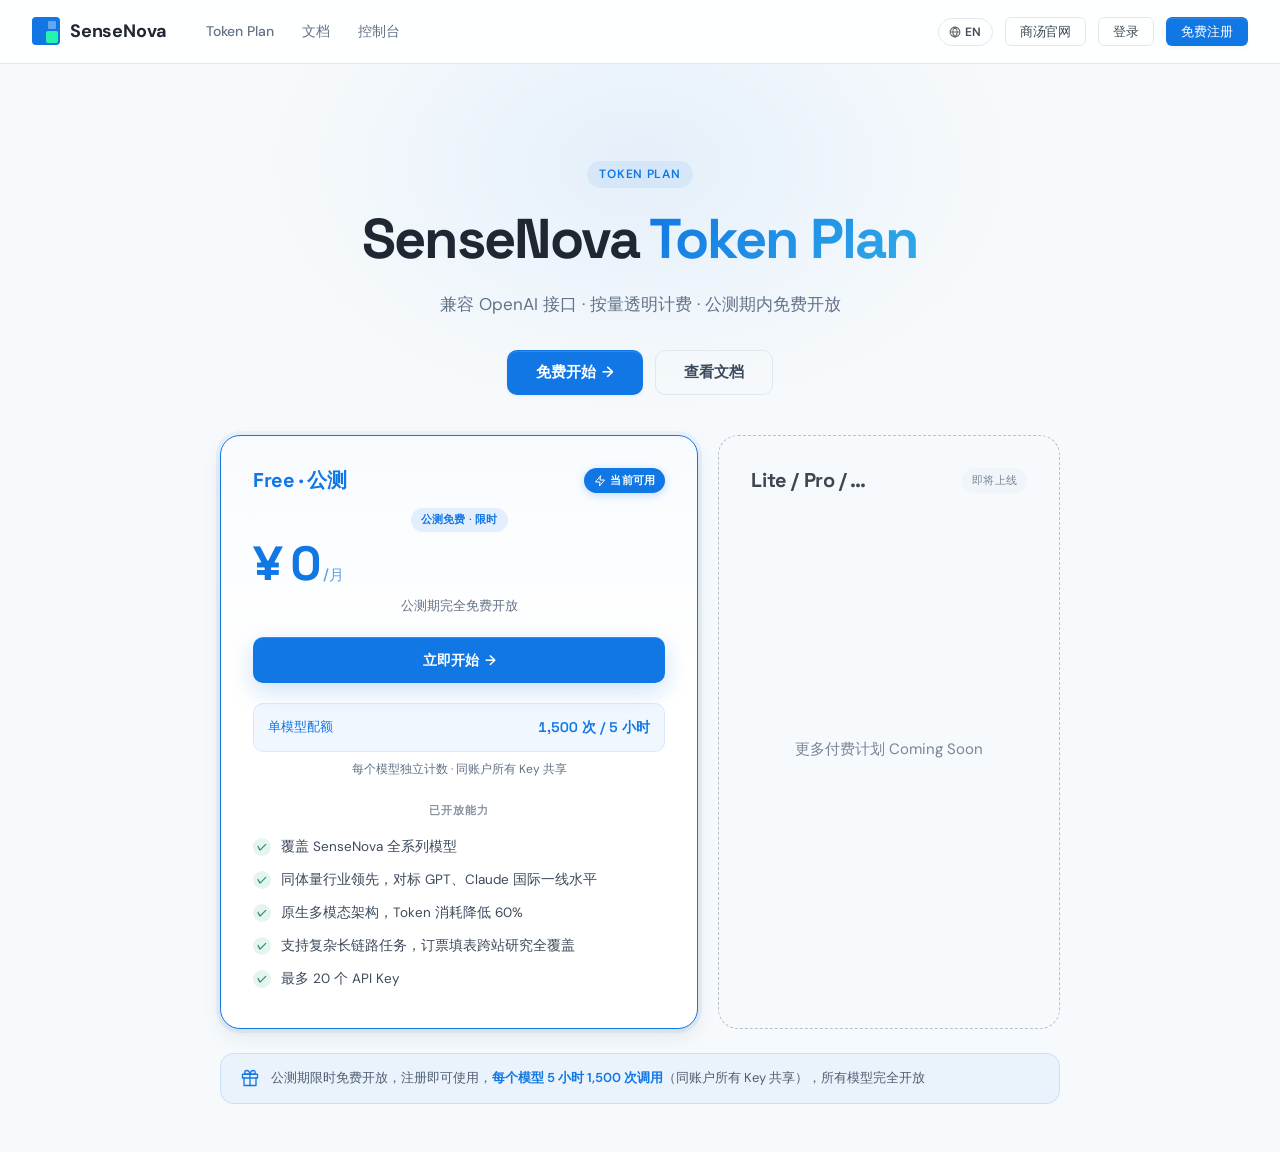
==== commit a6f6f476: "P0 UI polish: SVG icons, card shadow hierarchy, login redesign, container cap - Replace emoji-as-ico" ====
--- a/index.html
+++ b/index.html
@@ -118,6 +118,9 @@
   }
   .plan-name.featured-name { color: var(--brand); }
   .badge-hot {
+    display: inline-flex;
+    align-items: center;
+    gap: 4px;
     background: var(--brand);
     color: white;
     padding: 4px 10px;
@@ -127,6 +130,7 @@
     letter-spacing: 0.02em;
     box-shadow: 0 2px 8px hsla(211, 86%, 48%, 0.25);
   }
+  .badge-hot .ico { width: 12px; height: 12px; stroke-width: 2; }
   .badge-soon {
     background: var(--ink-100);
     color: var(--ink-500);
@@ -272,10 +276,11 @@
     font-size: 13px;
     display: flex;
     align-items: center;
-    gap: 10px;
+    gap: 12px;
     width: 90%;
   }
   .beta-banner strong { color: var(--brand); font-weight: 600; }
+  .beta-banner .ico { color: var(--brand); flex-shrink: 0; width: 18px; height: 18px; }
 
   @media (max-width: 900px) {
     .cp-cards { grid-template-columns: 1fr; padding: 0 20px; }
@@ -326,7 +331,7 @@
       <div class="plan-card featured">
         <div class="plan-head">
           <h3 class="plan-name featured-name" data-zh="Free · 公测" data-en="Free · Public Beta">Free · 公测</h3>
-          <span class="badge-hot" data-zh="🔥 当前可用" data-en="🔥 Available now">🔥 当前可用</span>
+          <span class="badge-hot"><svg class="ico" viewBox="0 0 24 24"><path d="M13 2L3 14h9l-1 8 10-12h-9l1-8z"/></svg><span data-zh="当前可用" data-en="Available now">当前可用</span></span>
         </div>
         <div class="plan-price-area">
           <span class="plan-price-discount-tag" data-zh="公测免费 · 限时" data-en="Free during beta · Limited time">公测免费 · 限时</span>
@@ -359,7 +364,7 @@
     </div>
 
   <div class="beta-banner">
-    <span>🎁</span>
+    <svg class="ico" viewBox="0 0 24 24"><polyline points="20 12 20 22 4 22 4 12"/><rect x="2" y="7" width="20" height="5"/><line x1="12" y1="22" x2="12" y2="7"/><path d="M12 7H7.5a2.5 2.5 0 0 1 0-5C11 2 12 7 12 7z"/><path d="M12 7h4.5a2.5 2.5 0 0 0 0-5C13 2 12 7 12 7z"/></svg>
     <span data-zh-html="公测期限时免费开放，注册即可使用，<strong>每个模型 5 小时 1,500 次调用</strong>（同账户所有 Key 共享），所有模型完全开放" data-en-html="Free during public beta — sign up to start using it. <strong>1,500 calls per model every 5 hours</strong> (shared across all Keys in the account), all models fully open.">公测期限时免费开放，注册即可使用，<strong>每个模型 5 小时 1,500 次调用</strong>（同账户所有 Key 共享），所有模型完全开放</span>
   </div>
 </section>
--- a/assets/style.css
+++ b/assets/style.css
@@ -88,6 +88,25 @@
   outline-offset: 2px;
   border-radius: 4px;
 }
+
+/* 通用 icon（Lucide 风格内联 SVG）
+   - 默认 16×16，viewBox 24×24，1.5px stroke
+   - 跟随 currentColor，与文本 baseline 对齐 */
+.ico {
+  width: 16px;
+  height: 16px;
+  flex-shrink: 0;
+  stroke: currentColor;
+  fill: none;
+  stroke-width: 1.75;
+  stroke-linecap: round;
+  stroke-linejoin: round;
+  vertical-align: -3px;
+}
+.ico-sm { width: 14px; height: 14px; }
+.ico-md { width: 18px; height: 18px; }
+.ico-lg { width: 20px; height: 20px; }
+.ico-xl { width: 24px; height: 24px; }
 button:focus-visible, a:focus-visible, input:focus-visible,
 select:focus-visible, textarea:focus-visible {
   outline: 2px solid var(--brand);
@@ -679,6 +698,9 @@
   grid-template-columns: 200px 1fr;
   min-height: calc(100vh - var(--nav-h));
   background: var(--page-bg);
+  max-width: 1440px;
+  margin: 0 auto;
+  width: 100%;
 }
 
 /* 左侧次级导航 */
@@ -788,6 +810,12 @@
   border: 1px solid var(--ink-200);
   border-radius: var(--radius-lg);
   padding: 20px;
+  box-shadow: var(--shadow-xs);
+  transition: box-shadow var(--dur) var(--ease), transform var(--dur) var(--ease);
+}
+.stat-card:hover {
+  box-shadow: var(--shadow-sm);
+  transform: translateY(-1px);
 }
 
 .stat-card .label {
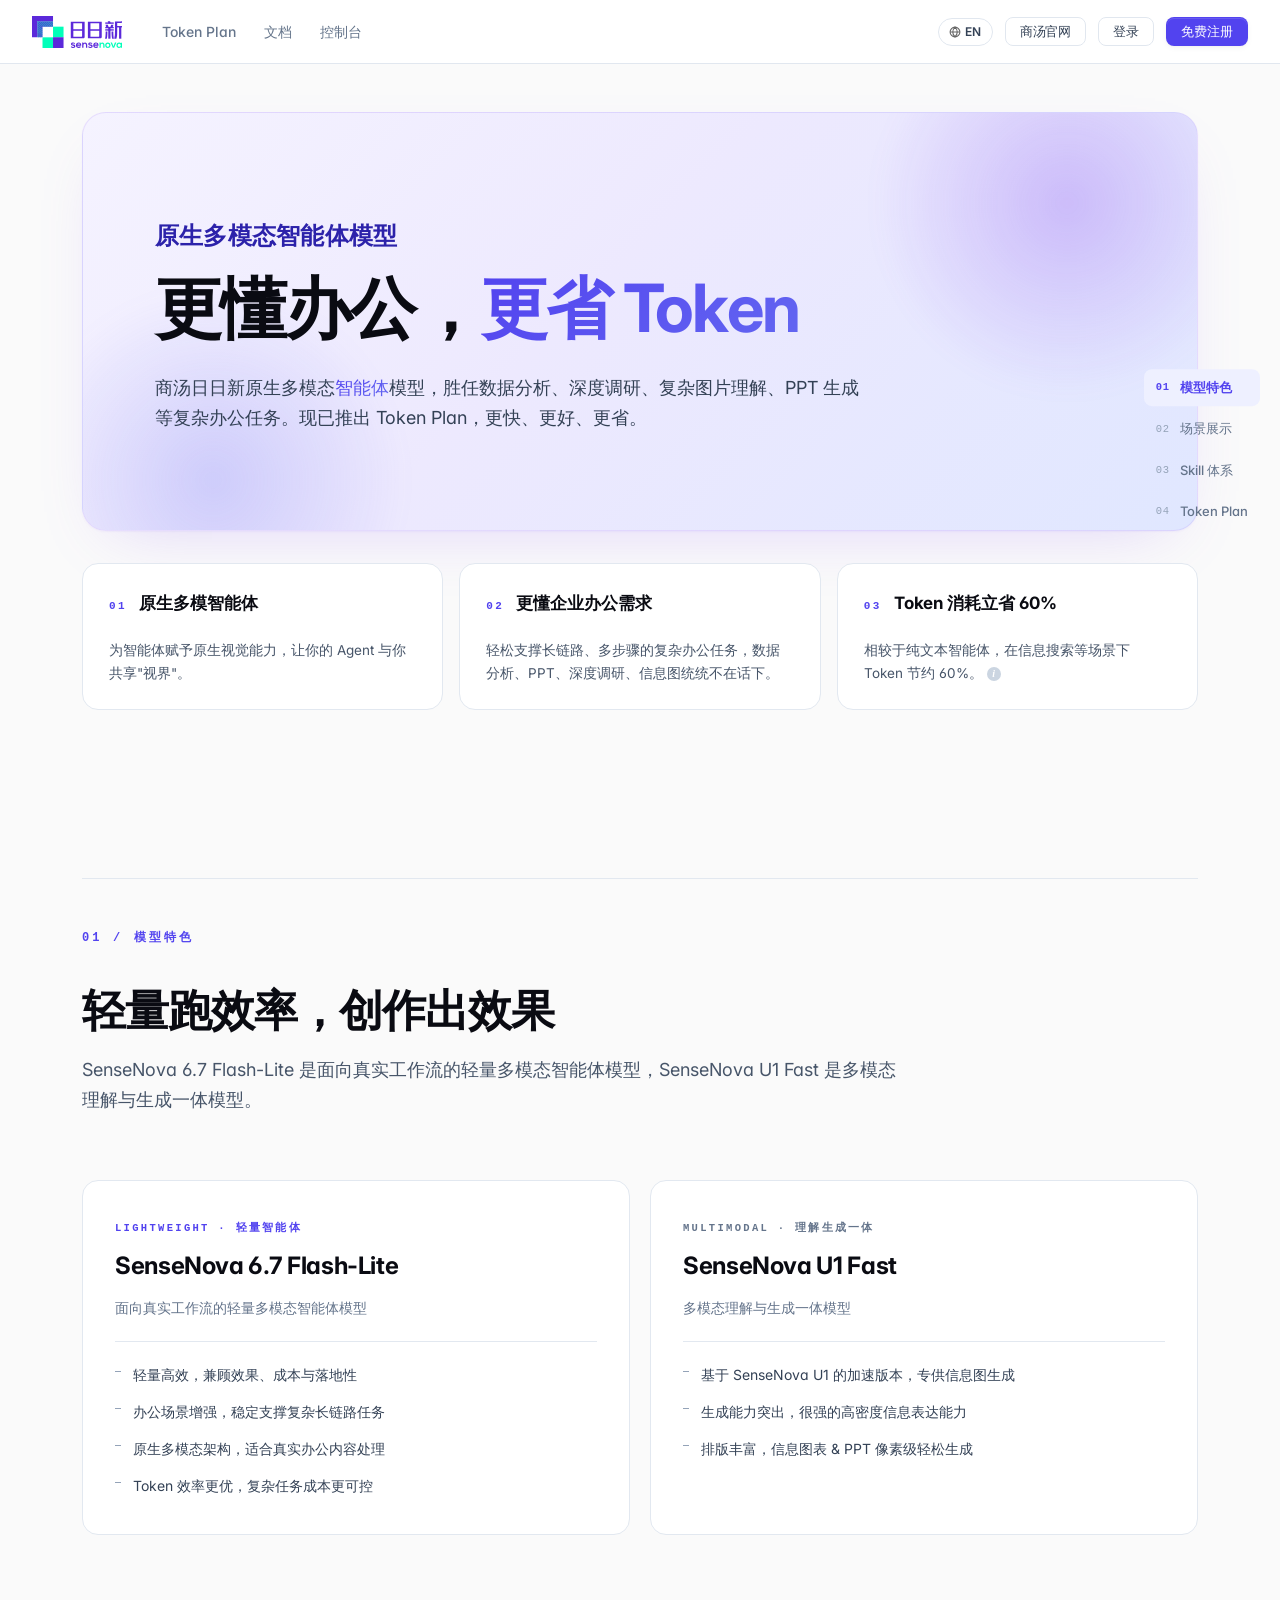
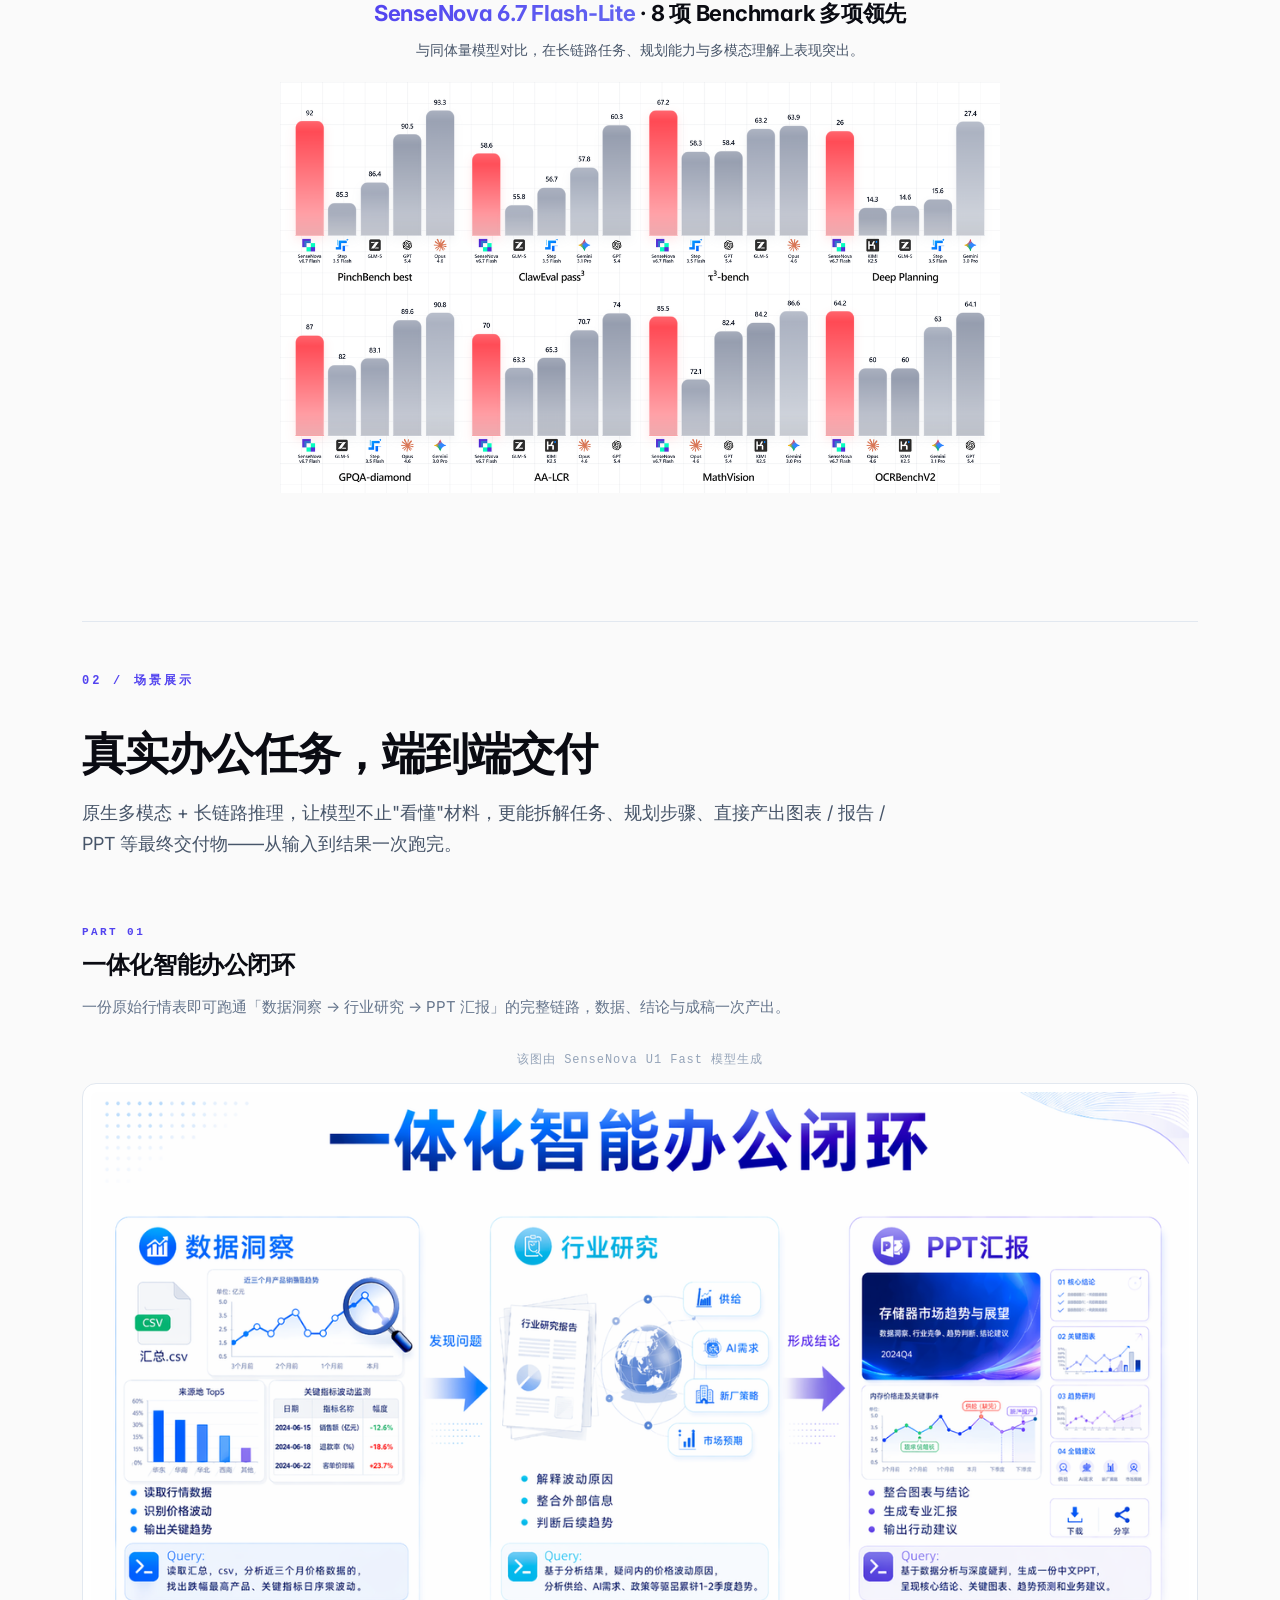
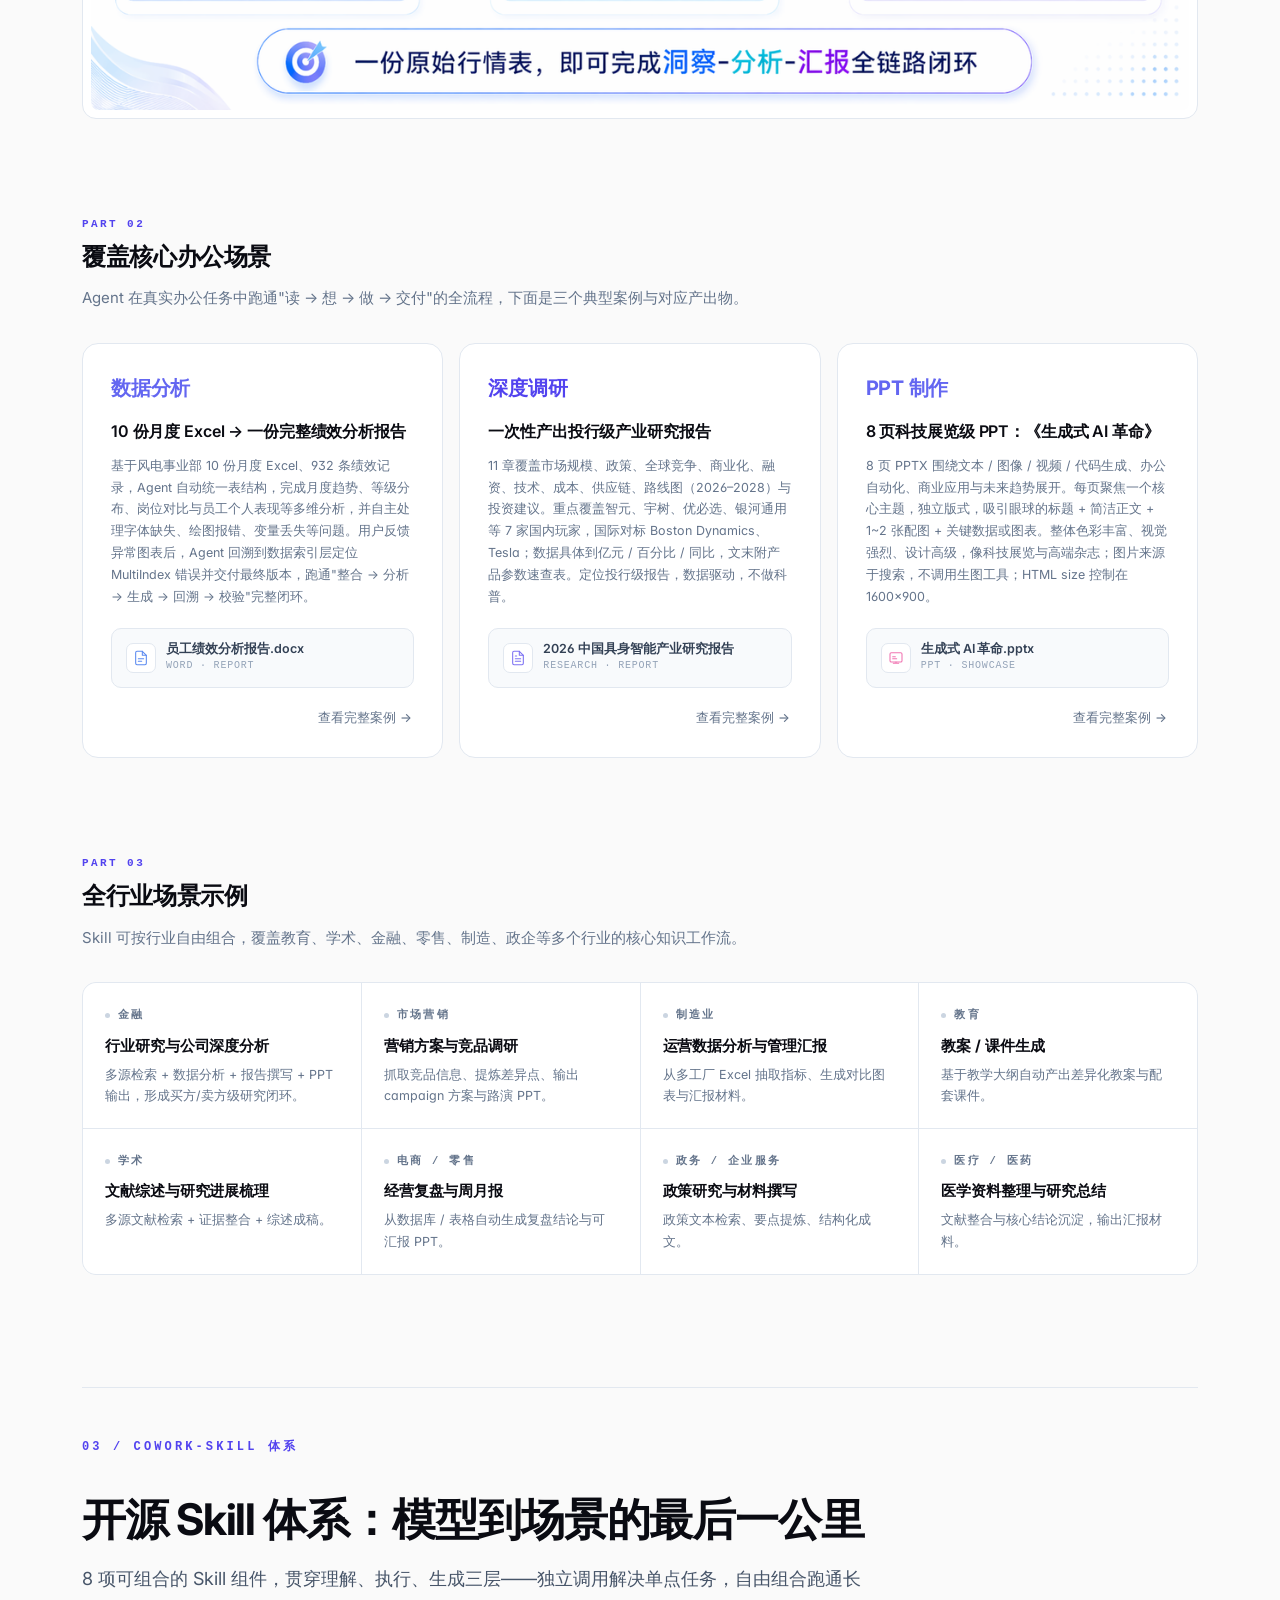
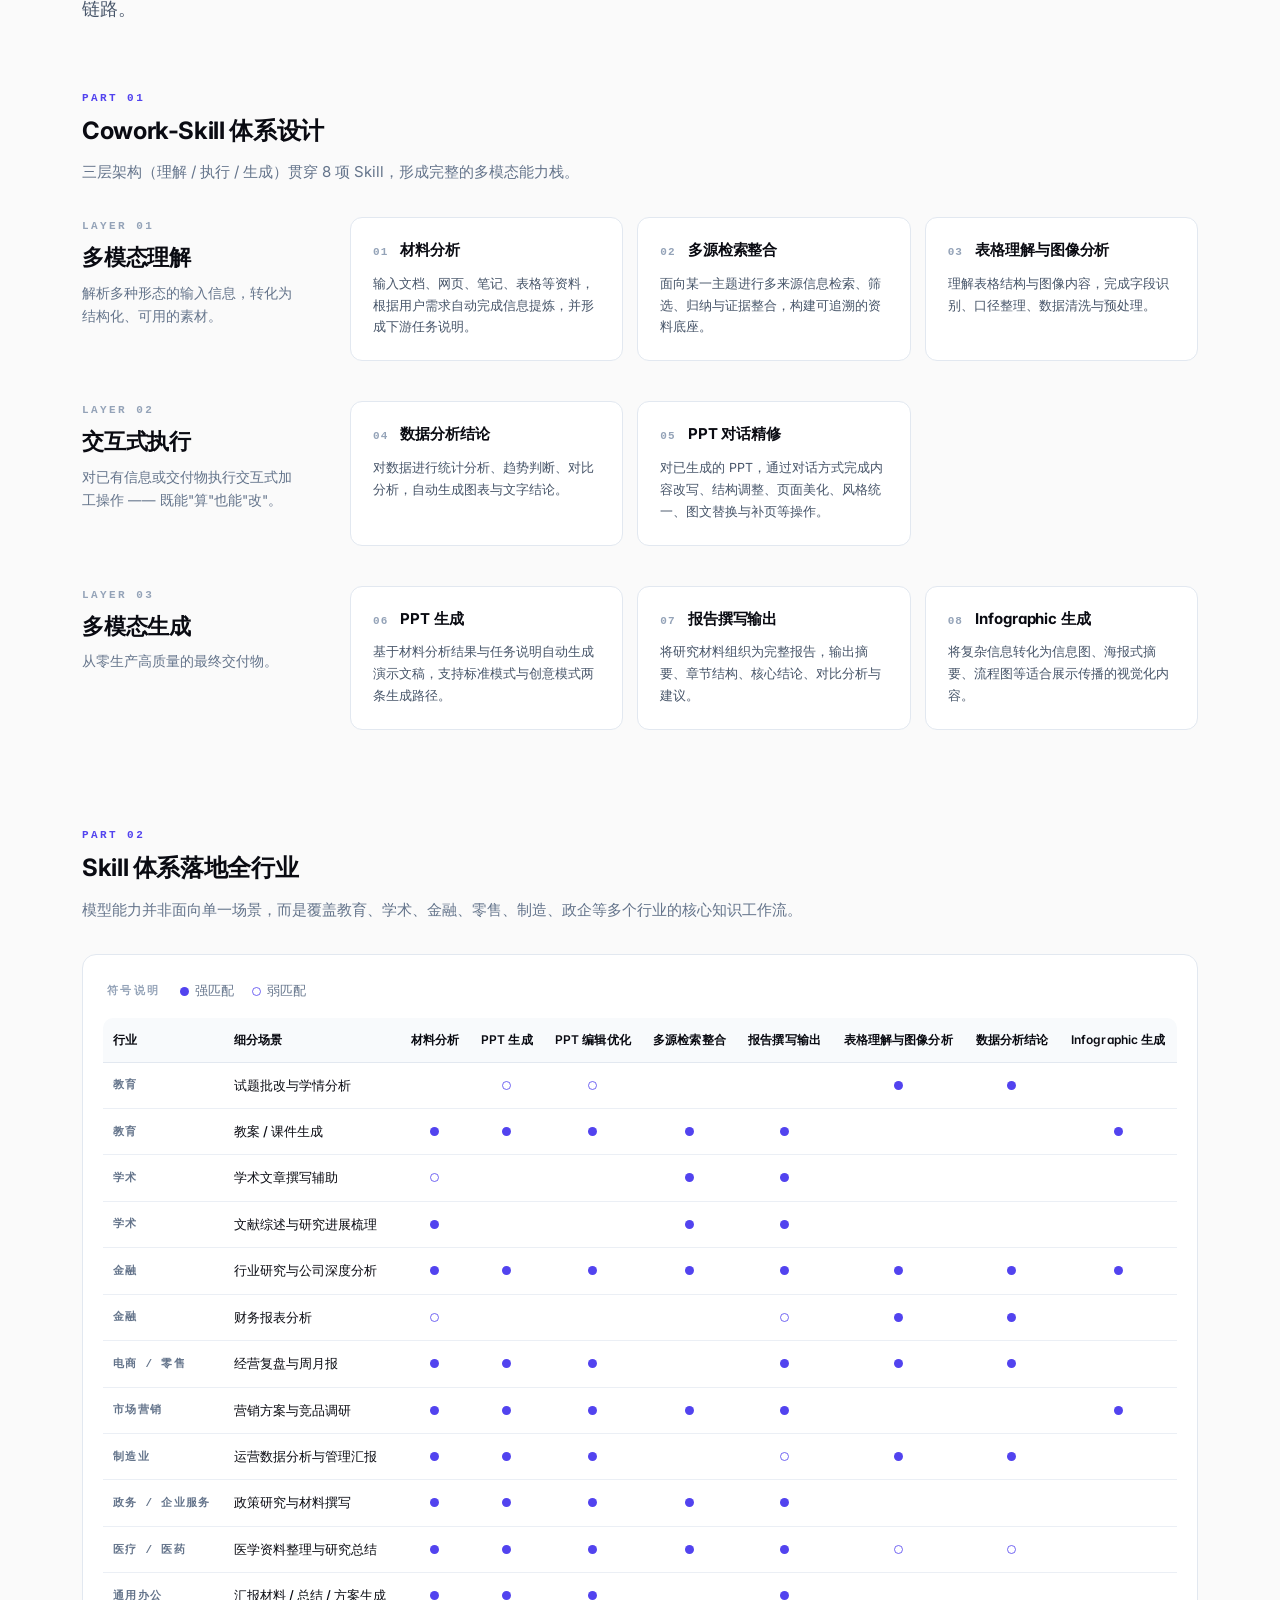
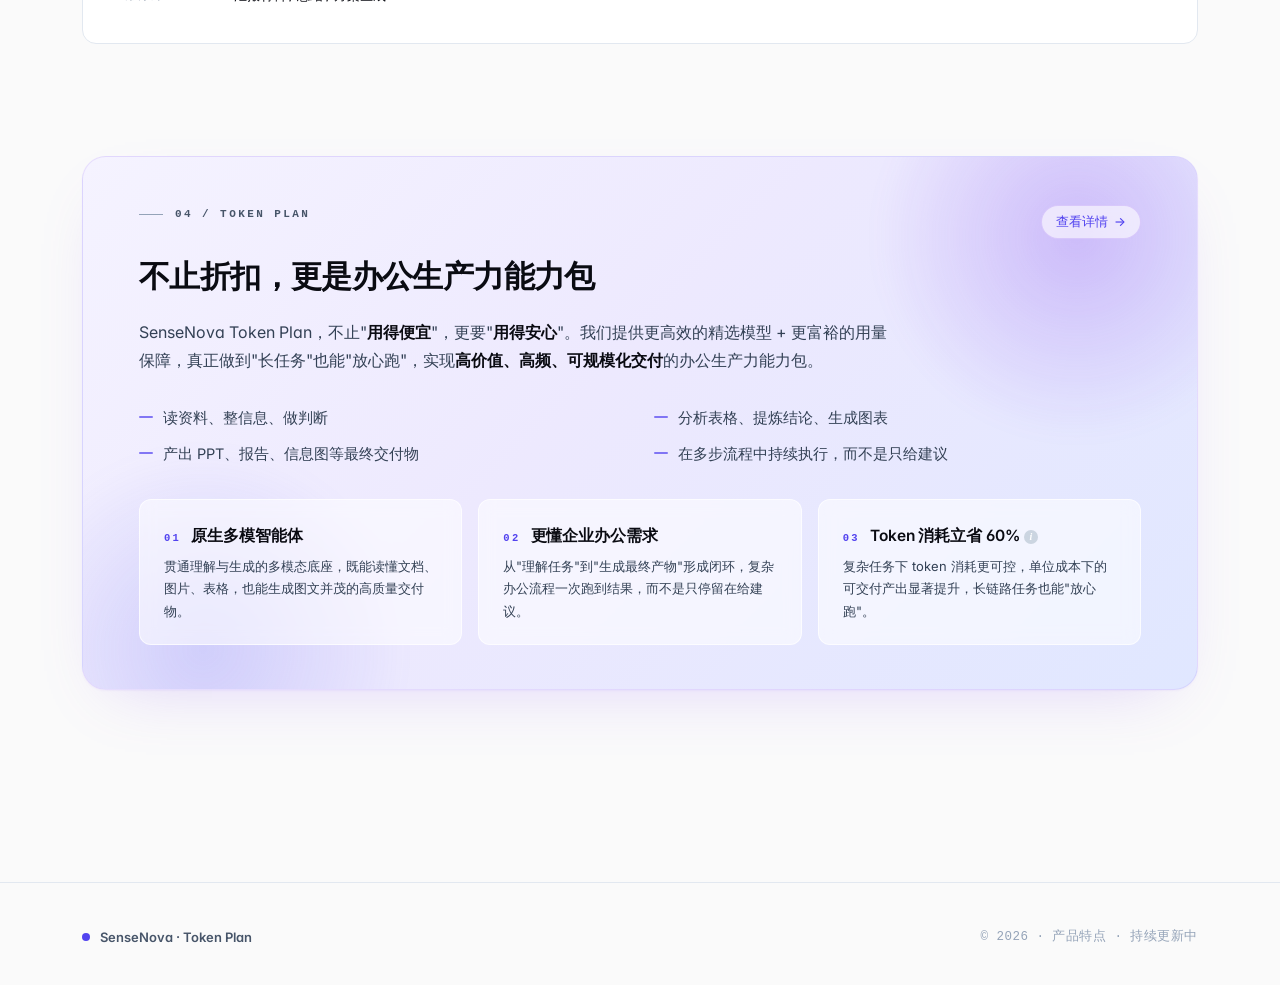
==== commit 8a88c232: "Homepage + Token Plan redesign: models intro, blue-violet palette, Free card polish - Swap home (ind" ====
--- a/index.html
+++ b/index.html
@@ -1,290 +1,1386 @@
 <!DOCTYPE html>
 <html lang="zh-CN">
 <head>
-<meta charset="UTF-8" />
-<meta name="viewport" content="width=device-width, initial-scale=1.0"/>
-<title data-zh="SenseNova · LLM API 服务平台" data-en="SenseNova · LLM API Platform">SenseNova · LLM API 服务平台</title>
+<meta charset="UTF-8">
+<meta name="viewport" content="width=device-width, initial-scale=1.0">
+<title data-zh="模型 · SenseNova" data-en="Models · SenseNova">模型 · SenseNova</title>
 <link rel="stylesheet" href="assets/style.css"/>
 <style>
-  /* ===== Token Plan Hero 区（浅色） ===== */
-  .tp-hero {
+  /* ============================================================
+     Design Tokens
+  ============================================================ */
+  :root {
+    /* Neutral palette */
+    --ink:         #0A0B12;
+    --ink-2:       #15161F;
+    --ink-3:       #1E2030;
+    --slate-900:   #0F172A;
+    --slate-800:   #1E293B;
+    --slate-700:   #334155;
+    --slate-600:   #475569;
+    --slate-500:   #64748B;
+    --slate-400:   #94A3B8;
+    --slate-300:   #CBD5E1;
+    --slate-200:   #E2E8F0;
+    --slate-150:   #EBEFF5;
+    --slate-100:   #F1F5F9;
+    --slate-50:    #F8FAFC;
+    --page-bg:     #FAFAFA;        /* near-white, cool */
+    --surface:     #FFFFFF;
+
+    /* Accent: blue-violet (product primary, 与站点主色一致) */
+    --brand:       #5243EF;
+    --brand-600:   #3B2CD4;
+    --brand-700:   #2C22AA;
+    --brand-soft:  #EEF0FF;
+    --violet-50:   #F5F3FF;
+    --violet-100:  #EDE9FE;
+    --violet-200:  #DDD6FE;
+    --amber:       #D97706;
+    --amber-soft:  #FFFBEB;
+    --emerald:     #047857;
+    --emerald-soft:#ECFDF5;
+    --rose:        #BE123C;
+
+    /* Soft hero / band gradient — 纯紫/靛蓝系，与 SenseNova 参考页一致 */
+    --grad-soft:   linear-gradient(135deg,
+                     #F5F3FF 0%,
+                     #EDE9FE 45%,
+                     #E0E7FF 100%);
+    --grad-soft-strong: linear-gradient(135deg,
+                     #EDE9FE 0%,
+                     #DDD6FE 50%,
+                     #C7D2FE 100%);
+
+    /* Typography */
+    --f-sans: -apple-system, BlinkMacSystemFont, "Inter", "PingFang SC", "Microsoft YaHei", "Helvetica Neue", Arial, sans-serif;
+    --f-mono: ui-monospace, "SF Mono", Menlo, Consolas, monospace;
+
+    --fs-display: clamp(46px, 5.2vw, 72px);
+    --fs-h1:      clamp(36px, 3.6vw, 48px);
+    --fs-h2:      clamp(26px, 2.4vw, 34px);
+    --fs-h3:      20px;
+    --fs-lead:    18px;
+    --fs-body:    15.5px;
+    --fs-sm:      13.5px;
+    --fs-xs:      12px;
+
+    /* Spacing (8pt grid) */
+    --s-1: 4px; --s-2: 8px; --s-3: 12px; --s-4: 16px;
+    --s-5: 24px; --s-6: 32px; --s-7: 48px; --s-8: 64px;
+    --s-9: 96px; --s-10: 128px;
+
+    /* Radii */
+    --r-sm: 6px; --r-md: 10px; --r-lg: 14px; --r-xl: 20px; --r-2xl: 28px;
+
+    /* Shadows */
+    --shadow-1: 0 1px 2px rgba(15,23,42,.04), 0 1px 1px rgba(15,23,42,.03);
+    --shadow-2: 0 8px 20px -12px rgba(15,23,42,.10), 0 2px 6px rgba(15,23,42,.04);
+    --shadow-3: 0 24px 48px -24px rgba(15,23,42,.18);
+
+    /* Motion */
+    --ease: cubic-bezier(.2,.7,.2,1);
+  }
+
+  /* ============================================================
+     Reset & base
+  ============================================================ */
+  *, *::before, *::after { margin: 0; padding: 0; box-sizing: border-box; }
+  html { scroll-behavior: smooth; }
+
+  /* 中文排版：长正文用 pretty 防止末行孤字；长标题默认浏览器断行 */
+  p, li { text-wrap: pretty; overflow-wrap: break-word; }
+  .eyebrow, .sub-idx, .mb-sub-title { white-space: nowrap; }
+  body {
+    font-family: var(--f-sans);
+    font-size: var(--fs-body);
+    line-height: 1.65;
+    color: var(--ink-2);
     background: var(--page-bg);
-    color: var(--ink-900);
-    padding: 96px 0 48px;
-    text-align: center;
+    -webkit-font-smoothing: antialiased;
+    -moz-osx-font-smoothing: grayscale;
+    font-feature-settings: "ss01","cv11";
+  }
+  img { max-width: 100%; display: block; }
+  a { color: inherit; text-decoration: none; }
+
+  /* Utility */
+  .wrap { max-width: 1180px; margin: 0 auto; padding: 0 32px; }
+
+  /* 右侧锚点导航（仅桌面端） */
+  .page-toc {
+    position: fixed;
+    right: max(20px, calc((100vw - 1180px) / 2 - 180px));
+    top: 50%;
+    transform: translateY(-50%);
+    z-index: 50;
+    display: none;
+  }
+  @media (min-width: 1280px) {
+    .page-toc { display: block; }
+  }
+  .page-toc ul {
+    list-style: none;
+    padding: 0;
+    margin: 0;
+    display: flex;
+    flex-direction: column;
+    gap: 4px;
+  }
+  .page-toc a {
+    display: flex;
+    align-items: center;
+    gap: 10px;
+    padding: 8px 12px;
+    border-radius: 8px;
+    font-family: var(--f-sans);
+    font-size: 13px;
+    font-weight: 500;
+    color: var(--slate-500);
+    text-decoration: none;
+    transition: color .2s var(--ease), background .2s var(--ease);
+    white-space: nowrap;
+  }
+  .page-toc a .idx {
+    font-family: var(--f-mono);
+    font-size: 10.5px;
+    letter-spacing: .08em;
+    color: var(--slate-400);
+    transition: color .2s var(--ease);
+  }
+  .page-toc a:hover {
+    color: var(--brand);
+    background: var(--brand-soft);
+  }
+  .page-toc a:hover .idx { color: var(--brand); }
+  .page-toc a.is-active {
+    color: var(--brand);
+    background: var(--brand-soft);
+    font-weight: 600;
+  }
+  .page-toc a.is-active .idx { color: var(--brand); }
+  .eyebrow {
+    display: inline-flex; align-items: center; gap: 12px;
+    font-family: var(--f-mono);
+    font-size: 11px; letter-spacing: .22em; text-transform: uppercase;
+    color: var(--slate-500); font-weight: 600;
+  }
+  .eyebrow::before {
+    content: ''; width: 24px; height: 1px; background: var(--slate-300);
+  }
+  .eyebrow.on-dark { color: rgba(255,255,255,.55); }
+  .eyebrow.on-dark::before { background: rgba(255,255,255,.4); }
+
+  /* ============================================================
+     Hero
+  ============================================================ */
+  .hero {
+    position: relative;
+    background: var(--page-bg);
+    color: var(--ink);
+    padding: 48px 0 80px;
+  }
+  .hero-card {
     position: relative;
     overflow: hidden;
-  }
-  /* 柔和辅助视觉 */
-  .tp-hero::before {
+    border-radius: 24px;
+    padding: 88px 72px 96px;
+    background: var(--grad-soft);
+    border: 1px solid rgba(139,92,246,.14);
+    box-shadow:
+      0 1px 2px rgba(139,92,246,.06),
+      0 24px 64px -32px rgba(139,92,246,.28);
+  }
+  .hero-card::before {
     content: '';
     position: absolute;
-    top: -200px;
+    top: -120px; right: -80px;
+    width: 420px; height: 420px;
+    background: radial-gradient(circle, rgba(124,58,237,.26) 0%, transparent 65%);
+    pointer-events: none;
+    filter: blur(10px);
+  }
+  .hero-card::after {
+    content: '';
+    position: absolute;
+    bottom: -160px; left: -80px;
+    width: 420px; height: 420px;
+    background: radial-gradient(circle, rgba(99,102,241,.24) 0%, transparent 65%);
+    pointer-events: none;
+    filter: blur(10px);
+  }
+  .hero-card > * { position: relative; z-index: 1; }
+  .hero-card .eyebrow { color: var(--slate-500); }
+  .hero-card .eyebrow::before { background: var(--slate-400); }
+  .hero h1 {
+    margin-top: 22px;
+    font-size: var(--fs-display);
+    line-height: 1.08;
+    letter-spacing: -.028em;
+    font-weight: 700;
+    max-width: 920px;
+    color: var(--ink);
+  }
+  .hero h1 .kicker {
+    display: block;
+    font-size: 24px;
+    letter-spacing: .01em;
+    font-weight: 600;
+    color: var(--brand-700);
+    margin-bottom: 24px;
+    font-family: var(--f-sans);
+  }
+  .hero .accent {
+    background: linear-gradient(135deg, var(--brand) 0%, #6366F1 100%);
+    -webkit-background-clip: text;
+    background-clip: text;
+    color: transparent;
+  }
+  .hero .lead {
+    margin-top: 28px;
+    font-size: var(--fs-lead);
+    line-height: 1.7;
+    color: var(--slate-700);
+    max-width: 720px;
+  }
+
+  /* Hero value row (below the gradient card, on page bg) */
+  .hero-values {
+    margin-top: 32px;
+    display: grid;
+    grid-template-columns: repeat(3, 1fr);
+    gap: 16px;
+  }
+  .hv {
+    position: relative;
+    padding: 28px 26px 24px;
+    border-radius: 16px;
+    background: var(--surface);
+    border: 1px solid var(--slate-200);
+    transition: border-color .2s var(--ease), box-shadow .2s var(--ease);
+  }
+  .hv:hover {
+    border-color: var(--violet-200);
+    box-shadow: 0 8px 24px -12px rgba(139,92,246,.15);
+  }
+  .hv .hv-head {
+    display: flex;
+    align-items: baseline;
+    gap: 12px;
+  }
+  .hv .hv-idx {
+    flex-shrink: 0;
+    font-family: var(--f-mono);
+    font-size: 11px; letter-spacing: .22em;
+    color: var(--brand);
+    text-transform: uppercase;
+    font-weight: 600;
+  }
+  .hv h3 {
+    font-size: 17px;
+    font-weight: 700;
+    color: var(--ink);
+    letter-spacing: -.005em;
+    line-height: 1.35;
+  }
+  .hv p {
+    margin-top: 8px;
+    font-size: 13.5px;
+    color: var(--slate-600);
+    line-height: 1.7;
+  }
+  .hv-hint {
+    position: relative;
+    display: inline-flex;
+    align-items: center;
+    justify-content: center;
+    width: 14px; height: 14px;
+    margin: 0 2px 0 4px;
+    border-radius: 50%;
+    background: var(--slate-300);
+    color: #fff;
+    font-family: Georgia, "Times New Roman", serif;
+    font-size: 10px;
+    font-style: italic;
+    font-weight: 700;
+    line-height: 1;
+    cursor: help;
+    vertical-align: middle;
+    transition: background .15s var(--ease);
+  }
+  .hv-hint:hover,
+  .hv-hint:focus { background: var(--brand); outline: none; }
+  .hv-hint .hv-note {
+    position: absolute;
+    bottom: calc(100% + 10px);
+    left: 50%;
+    transform: translateX(-50%) translateY(4px);
+    width: max-content;
+    max-width: 280px;
+    padding: 10px 12px;
+    background: var(--ink);
+    color: rgba(255,255,255,.88);
+    font-family: var(--f-sans);
+    font-style: normal;
+    font-size: 12px;
+    font-weight: 400;
+    letter-spacing: 0;
+    line-height: 1.6;
+    border-radius: 8px;
+    text-align: left;
+    cursor: auto;
+    opacity: 0;
+    visibility: hidden;
+    pointer-events: none;
+    transition: opacity .15s var(--ease), visibility .15s var(--ease), transform .15s var(--ease);
+    z-index: 10;
+    box-shadow: 0 12px 32px -12px rgba(10,11,18,.4);
+  }
+  .hv-hint .hv-note::after {
+    content: '';
+    position: absolute;
+    top: 100%;
     left: 50%;
     transform: translateX(-50%);
-    width: 900px;
-    height: 600px;
-    background: radial-gradient(ellipse at center,
-      hsla(211, 86%, 48%, 0.08) 0%,
-      transparent 60%);
+    border: 5px solid transparent;
+    border-top-color: var(--ink);
+  }
+  .hv-hint:hover .hv-note,
+  .hv-hint:focus .hv-note {
+    opacity: 1;
+    visibility: visible;
+    transform: translateX(-50%) translateY(0);
+  }
+
+  /* ============================================================
+     Section framework
+  ============================================================ */
+  section.section {
+    padding: 112px 0;
+  }
+  section.section + section.section { padding-top: 0; }
+
+  /* 锚点跳转时避开顶部 sticky nav（64px）+ 呼吸距离 */
+  section[id^="sec-"] { scroll-margin-top: 88px; }
+
+  .section-head {
+    margin-bottom: 64px;
+    padding-top: 44px;
+    border-top: 1px solid var(--slate-200);
+  }
+  .section-head .eyebrow {
+    font-size: 12px;
+    letter-spacing: .26em;
+    color: var(--brand);
+    font-weight: 700;
+  }
+  /* section-head 的 eyebrow 不再单独重复一条短线 ——
+     与 .section-head 顶部全宽分割线融合，文字直接作为标签 */
+  .section-head .eyebrow::before { display: none; }
+  .section-head h2 {
+    margin-top: 20px;
+    font-size: clamp(36px, 3.4vw, 48px);
+    line-height: 1.15;
+    letter-spacing: -.025em;
+    font-weight: 700;
+    color: var(--ink);
+    white-space: nowrap;
+  }
+  .section-head p.desc {
+    margin-top: 20px;
+    font-size: var(--fs-lead);
+    color: var(--slate-600);
+    max-width: 820px;
+    line-height: 1.7;
+  }
+  @media (max-width: 1100px) {
+    .section-head h2 { white-space: normal; }
+  }
+
+  .sub-head {
+    margin-bottom: 12px;
+    display: flex;
+    flex-direction: column;
+    align-items: flex-start;
+    gap: 8px;
+  }
+  .sub-head .sub-idx {
+    font-family: var(--f-mono);
+    font-size: 11px; letter-spacing: .22em;
+    color: var(--brand);
+    font-weight: 600;
+    text-transform: uppercase;
+  }
+  .sub-head h3 {
+    font-size: 24px;
+    font-weight: 700;
+    color: var(--ink);
+    letter-spacing: -.015em;
+    line-height: 1.35;
+    margin: 0;
+  }
+  .sub-head + p.sub-desc {
+    margin: 0 0 32px;
+    color: var(--slate-500);
+    font-size: 15px;
+    max-width: 780px;
+    line-height: 1.7;
+  }
+
+  /* ============================================================
+     Models (inside hero section, light band)
+  ============================================================ */
+  .models-band {
+    background: var(--page-bg);
+    padding: 88px 0 16px;
+  }
+  /* models-band 使用全局 .section-head 样式保持章节开场一致性 */
+  /* Benchmark · 模型特色子节（无卡片） */
+  .mb-benchmark {
+    margin: 64px auto 0;
+    max-width: 880px;
+    text-align: center;
+  }
+  .mb-bench-eyebrow {
+    display: inline-block;
+    font-family: var(--f-mono);
+    font-size: 11px;
+    font-weight: 600;
+    letter-spacing: .22em;
+    text-transform: uppercase;
+    color: var(--brand);
+    margin-bottom: 10px;
+  }
+  .mb-bench-head {
+    display: block;
+    text-align: center;
+    margin-bottom: 20px;
+  }
+  .mb-sub-title {
+    font-family: var(--f-sans);
+    font-size: 22px;
+    font-weight: 700;
+    letter-spacing: -.012em;
+    color: var(--ink);
+    margin: 0 0 10px;
+    line-height: 1.35;
+  }
+  .mb-sub-title .bench-model {
+    background: linear-gradient(135deg, var(--brand) 0%, #6366F1 100%);
+    -webkit-background-clip: text;
+    background-clip: text;
+    color: transparent;
+  }
+  .mb-sub-desc {
+    margin: 0 auto;
+    color: var(--slate-600);
+    font-size: 13.5px;
+    line-height: 1.7;
+    max-width: 640px;
+  }
+  .mb-sub-note {
+    display: inline;
+    color: var(--slate-400);
+    font-size: 12.5px;
+    margin-left: 6px;
+  }
+  .mb-benchmark img {
+    display: block;
+    max-width: 720px;
+    width: 100%;
+    height: auto;
+    margin: 0 auto;
+  }
+
+  .model-grid {
+    margin-top: 8px;
+    display: grid;
+    grid-template-columns: repeat(2, 1fr);
+    gap: 20px;
+  }
+  .model-card {
+    position: relative;
+    padding: 32px 32px 30px;
+    border-radius: 16px;
+    background: var(--surface);
+    border: 1px solid var(--slate-200);
+    overflow: hidden;
+    transition: border-color .2s var(--ease), box-shadow .2s var(--ease);
+  }
+  .model-card:hover {
+    border-color: var(--violet-200);
+    box-shadow: 0 8px 24px -12px rgba(139,92,246,.15);
+  }
+  .model-card.flash .m-tag { color: var(--brand); }
+  .model-card .m-tag {
+    display: inline-block;
+    font-family: var(--f-mono);
+    font-size: 10.5px; letter-spacing: .22em;
+    color: var(--slate-500);
+    text-transform: uppercase;
+    font-weight: 600;
+  }
+  .model-card h3 {
+    margin-top: 14px;
+    font-size: 24px;
+    font-weight: 700;
+    color: var(--ink);
+    letter-spacing: -.015em;
+  }
+  .model-card .m-sub {
+    margin-top: 6px;
+    color: var(--slate-500);
+    font-size: 14px;
+  }
+  .model-card .m-divider {
+    margin: 22px 0 14px;
+    height: 1px;
+    background: var(--slate-200);
+  }
+  .model-card ul {
+    list-style: none;
+  }
+  .model-card li {
+    padding: 7px 0 7px 18px;
+    position: relative;
+    color: var(--slate-700);
+    font-size: 14px;
+    line-height: 1.65;
+  }
+  .model-card li::before {
+    content: '';
+    position: absolute;
+    left: 0; top: 15px;
+    width: 6px; height: 1px;
+    background: var(--slate-400);
+  }
+
+  /* ============================================================
+     Showcase
+  ============================================================ */
+  .showcase-hero-img {
+    background: var(--surface);
+    border: 1px solid var(--slate-200);
+    border-radius: 14px;
+    padding: 8px;
+    margin-bottom: 14px;
+  }
+  .showcase-hero-img img {
+    width: 100%; height: auto; border-radius: 8px;
+  }
+  .showcase-hero-caption {
+    margin: 0 0 12px;
+    text-align: center;
+    font-family: var(--f-mono);
+    font-size: 12px;
+    letter-spacing: .08em;
+    color: var(--slate-400);
+  }
+
+  .flow-grid {
+    display: grid;
+    grid-template-columns: repeat(3, 1fr);
+    gap: 32px;
+    position: relative;
+  }
+  .flow-card {
+    position: relative;
+    padding: 28px 26px 26px;
+    background: var(--surface);
+    border: 1px solid var(--slate-200);
+    border-radius: 14px;
+    transition: border-color .2s var(--ease), box-shadow .2s var(--ease);
+  }
+  .flow-card:hover {
+    border-color: var(--violet-200);
+    box-shadow: 0 8px 24px -12px rgba(139,92,246,.12);
+  }
+  .flow-card:not(:last-child)::after {
+    content: '';
+    position: absolute;
+    top: 48px;
+    right: -22px;
+    width: 8px;
+    height: 8px;
+    border-top: 1.5px solid var(--slate-400);
+    border-right: 1.5px solid var(--slate-400);
+    transform: rotate(45deg);
+    pointer-events: none;
+  }
+  .flow-card:not(:last-child)::before {
+    content: '';
+    position: absolute;
+    top: 52px;
+    right: -30px;
+    width: 20px;
+    height: 1.5px;
+    background: var(--slate-300);
+    pointer-events: none;
+  }
+  .flow-card .flow-no {
+    font-family: var(--f-mono);
+    font-size: 10.5px;
+    letter-spacing: .22em;
+    color: var(--slate-500);
+    font-weight: 600;
+    text-transform: uppercase;
+  }
+  .flow-card h4 {
+    margin-top: 10px;
+    font-size: 18px;
+    font-weight: 700;
+    color: var(--ink);
+    letter-spacing: -.01em;
+    line-height: 1.4;
+  }
+  .flow-card .flow-q,
+  .flow-card .flow-p,
+  .flow-card .flow-out {
+    margin-top: 14px;
+    font-size: 13px;
+    color: var(--slate-600);
+    line-height: 1.75;
+  }
+  .flow-card .flow-q::before,
+  .flow-card .flow-out::before {
+    display: block;
+    margin-bottom: 4px;
+    font-family: var(--f-mono);
+    font-size: 10px;
+    letter-spacing: .22em;
+    color: var(--slate-400);
+    text-transform: uppercase;
+    font-weight: 600;
+  }
+  .flow-card .flow-q::before  { content: 'Prompt'; }
+  .flow-card .flow-out::before { content: 'Output'; }
+  .flow-card .flow-out {
+    padding-top: 12px;
+    border-top: 1px solid var(--slate-150);
+    color: var(--slate-700);
+  }
+
+  /* ============================================================
+     Cowork-Skill 体系 (OpenAI-minimal aesthetic)
+  ============================================================ */
+  .cw-layers {
+    margin-top: 16px;
+    display: flex;
+    flex-direction: column;
+    gap: 40px;
+  }
+  .cw-layer {
+    display: grid;
+    grid-template-columns: 220px 1fr;
+    gap: 48px;
+    align-items: start;
+  }
+  .cw-layer-label { display: flex; flex-direction: column; gap: 8px; }
+  .cw-layer-num {
+    font-family: var(--f-mono);
+    font-size: 11px;
+    font-weight: 600;
+    letter-spacing: .22em;
+    color: var(--slate-400);
+    text-transform: uppercase;
+  }
+  .cw-layer-title {
+    font-size: 22px;
+    font-weight: 700;
+    color: var(--ink);
+    letter-spacing: -.01em;
+    line-height: 1.3;
+  }
+  .cw-layer-desc {
+    font-size: 13.5px;
+    color: var(--slate-500);
+    line-height: 1.7;
+    margin-top: 2px;
+  }
+  .cw-cards {
+    display: grid;
+    grid-template-columns: repeat(3, 1fr);
+    gap: 14px;
+  }
+  .cw-card {
+    background: var(--surface);
+    border: 1px solid var(--slate-200);
+    border-radius: 12px;
+    padding: 20px 22px 22px;
+    transition: border-color .2s var(--ease), box-shadow .2s var(--ease);
+    display: flex;
+    flex-direction: column;
+    min-height: 144px;
+  }
+  .cw-card:hover {
+    border-color: var(--violet-200);
+    box-shadow: 0 6px 18px -10px rgba(139,92,246,.12);
+  }
+  .cw-card-head {
+    display: flex;
+    align-items: baseline;
+    gap: 12px;
+    margin-bottom: 10px;
+  }
+  .cw-card-num {
+    font-family: var(--f-mono);
+    font-size: 11px;
+    font-weight: 600;
+    letter-spacing: .1em;
+    color: var(--slate-400);
+  }
+  .cw-card-name {
+    font-size: 15px;
+    font-weight: 700;
+    color: var(--ink);
+    letter-spacing: -.005em;
+  }
+  .cw-card-desc {
+    font-size: 12.5px;
+    color: var(--slate-600);
+    line-height: 1.75;
+  }
+  /* Divider between skill-system and application cases */
+  .cw-split {
+    margin-top: 96px;
+  }
+
+  /* ============================================================
+     Single-point cards (OpenAI-minimal, unified with CW)
+  ============================================================ */
+  .single-grid {
+    display: grid;
+    grid-template-columns: repeat(2, 1fr);
+    gap: 14px;
+  }
+  .single-card {
+    position: relative;
+    padding: 28px 28px 24px;
+    background: var(--surface);
+    border: 1px solid var(--slate-200);
+    border-radius: 16px;
+    overflow: hidden;
+    transition: border-color .2s var(--ease), box-shadow .2s var(--ease), transform .2s var(--ease);
+  }
+  .single-card:hover {
+    border-color: var(--violet-200);
+    box-shadow: 0 14px 32px -16px rgba(139,92,246,.2);
+    transform: translateY(-2px);
+  }
+  .single-card::before {
+    content: '';
+    position: absolute;
+    top: -90px; right: -90px;
+    width: 260px; height: 260px;
+    border-radius: 50%;
+    opacity: .55;
+    filter: blur(28px);
     pointer-events: none;
     z-index: 0;
   }
-  .tp-hero-inner {
-    position: relative;
-    z-index: 1;
-    max-width: 800px;
-    margin: 0 auto;
-  }
-  .tp-hero .eyebrow {
-    margin-bottom: var(--s-5);
-  }
-  .tp-hero h1 {
-    color: var(--ink-900);
-    margin-bottom: var(--s-5);
-  }
-  .tp-hero h1 .accent {
-    background: linear-gradient(135deg,
-      hsl(211 86% 48%) 0%,
-      hsl(200 80% 55%) 100%);
-    -webkit-background-clip: text;
-    background-clip: text;
-    -webkit-text-fill-color: transparent;
-  }
-  .tp-hero .lead {
-    font-size: 17px;
-    color: var(--ink-500);
-    margin: 0 auto var(--s-8);
-    max-width: 580px;
-    line-height: 1.65;
-  }
-
-  .tp-hero-ctas {
+  .single-card.cat-ppt::before      { background: radial-gradient(circle, rgba(236,72,153,.28) 0%, transparent 70%); }
+  .single-card.cat-data::before     { background: radial-gradient(circle, rgba(99,102,241,.28) 0%, transparent 70%); }
+  .single-card.cat-research::before { background: radial-gradient(circle, rgba(124,58,237,.28) 0%, transparent 70%); }
+  .single-card.cat-info::before     { background: radial-gradient(circle, rgba(219,39,119,.28) 0%, transparent 70%); }
+  .single-card > * { position: relative; z-index: 1; }
+
+  .single-card .s-head {
     display: flex;
-    gap: var(--s-3);
-    justify-content: center;
-    flex-wrap: wrap;
-  }
-
-
-  .cp-cards {
-    display: grid;
-    grid-template-columns: 1.4fr 1fr;
-    gap: var(--s-5);
-    width: 90%;
-    max-width: 840px;
-    margin: var(--s-10) auto 0;
-    position: relative;
-    z-index: 1;
-  }
-  .plan-card {
-    background: var(--white);
-    border: 1px solid var(--ink-200);
-    border-radius: var(--radius-xl);
-    padding: var(--s-8) var(--s-8);
+    align-items: baseline;
+    gap: 12px;
+  }
+  .single-card .s-num {
+    flex-shrink: 0;
+    font-family: var(--f-mono);
+    font-size: 11px;
+    font-weight: 600;
+    letter-spacing: .22em;
+    text-transform: uppercase;
+  }
+  .single-card.cat-ppt      .s-num { color: #EC4899; }
+  .single-card.cat-data     .s-num { color: #6366F1; }
+  .single-card.cat-research .s-num { color: var(--brand); }
+  .single-card.cat-info     .s-num { color: #DB2777; }
+  .single-card h4 {
+    margin-top: 0;
+    font-size: 19px;
+    font-weight: 700;
+    color: var(--ink);
+    letter-spacing: -.015em;
+    line-height: 1.35;
+  }
+  .single-card .s-sub {
+    margin-top: 8px;
+    font-size: 14px;
+    color: var(--slate-600);
+    line-height: 1.6;
+    font-weight: 500;
+  }
+  .single-card .s-points {
+    list-style: none;
+    margin-top: 16px;
     display: flex;
     flex-direction: column;
+    gap: 8px;
+  }
+  .single-card .s-points li {
     position: relative;
-    transition: border-color var(--dur) var(--ease),
-                box-shadow var(--dur) var(--ease),
-                transform var(--dur) var(--ease);
-  }
-  .plan-card.featured {
-    border: 1.5px solid var(--brand);
-    box-shadow: var(--shadow-md), 0 0 0 4px hsla(211, 86%, 48%, 0.06);
-  }
-  .plan-card.featured::before {
+    padding-left: 18px;
+    font-size: 13.5px;
+    color: var(--slate-700);
+    line-height: 1.7;
+  }
+  .single-card .s-points li::before {
     content: '';
     position: absolute;
-    inset: 0;
-    border-radius: var(--radius-xl);
-    background: linear-gradient(180deg,
-      hsla(211, 86%, 48%, 0.03) 0%,
-      transparent 40%);
+    left: 2px; top: 10px;
+    width: 6px; height: 6px;
+    border-radius: 50%;
+    opacity: .85;
+  }
+  .single-card.cat-ppt      .s-points li::before { background: #EC4899; }
+  .single-card.cat-data     .s-points li::before { background: #6366F1; }
+  .single-card.cat-research .s-points li::before { background: var(--brand); }
+  .single-card.cat-info     .s-points li::before { background: #DB2777; }
+
+  /* Skill chain — 极简文本链：Skill 标签 + 序号 + 名称 + 箭头 */
+  .skill-chain {
+    display: flex; flex-wrap: wrap; align-items: baseline;
+    gap: 10px;
+    margin-top: 18px;
+    padding-top: 14px;
+    border-top: 1px solid var(--slate-150);
+  }
+  .skill-chain .ch-label {
+    font-family: var(--f-mono);
+    font-size: 10px; letter-spacing: .22em;
+    color: var(--slate-400);
+    font-weight: 600;
+    text-transform: uppercase;
+    margin-right: 2px;
+  }
+  .chip {
+    display: inline-flex;
+    align-items: baseline;
+    gap: 6px;
+    font-size: 13px;
+    font-weight: 500;
+    color: var(--slate-700);
+    padding: 0;
+    background: transparent;
+    border: none;
+    box-shadow: none;
+    border-radius: 0;
+  }
+  .chip .idx {
+    font-family: var(--f-mono);
+    font-size: 10.5px;
+    font-weight: 600;
+    color: var(--slate-400);
+    letter-spacing: .04em;
+  }
+  .chip.L1, .chip.L2, .chip.L3 { box-shadow: none; background: transparent; border: none; }
+  .chip.L1 .idx, .chip.L2 .idx, .chip.L3 .idx { color: var(--slate-400); }
+  .ch-arrow { color: var(--slate-300); font-size: 11px; font-family: var(--f-mono); }
+
+  /* ============================================================
+     Case showcase (覆盖核心办公场景)
+  ============================================================ */
+  .case-grid {
+    display: grid;
+    grid-template-columns: repeat(3, 1fr);
+    gap: 16px;
+  }
+  .case-card {
+    background: var(--surface);
+    border: 1px solid var(--slate-200);
+    border-radius: 16px;
+    padding: 28px 28px 24px;
+    display: flex;
+    flex-direction: column;
+    transition: border-color .2s var(--ease), box-shadow .2s var(--ease);
+  }
+  .case-card:hover {
+    border-color: var(--violet-200);
+    box-shadow: 0 12px 32px -16px rgba(139,92,246,.18);
+  }
+  .case-card .c-content { flex: 1; }
+  .case-card .c-tag {
+    font-family: var(--f-sans);
+    font-size: 20px;
+    letter-spacing: -.012em;
+    color: var(--brand);
+    font-weight: 700;
+  }
+  .case-card.cat-data     .c-tag { color: #6366F1; }
+  .case-card.cat-research .c-tag { color: var(--brand); }
+  .case-card.cat-ppt      .c-tag { color: #6366F1; }
+  /* 任务标题：主视觉（次于 eyebrow） */
+  .case-card .c-title {
+    margin-top: 14px;
+    font-size: 16px;
+    font-weight: 600;
+    color: var(--ink);
+    line-height: 1.5;
+    letter-spacing: -.008em;
+  }
+  /* 提示词 / 描述：弱化，接近辅文 */
+  .case-card .c-desc {
+    margin-top: 12px;
+    color: var(--slate-500);
+    font-size: 12.5px;
+    line-height: 1.75;
+  }
+  /* 产出物：弱化 —— 扁平中性背景、单行摘要 */
+  .case-card .c-output {
+    margin-top: 20px;
+    background: var(--slate-50);
+    border: 1px solid var(--slate-200);
+    border-radius: 10px;
+    padding: 12px 14px;
+    display: flex;
+    align-items: center;
+    gap: 10px;
+  }
+  .c-out-label { display: none; }
+  .c-out-file {
+    display: flex;
+    align-items: center;
+    gap: 10px;
+    flex: 1;
+    min-width: 0;
+  }
+  .c-out-icon {
+    flex-shrink: 0;
+    width: 30px; height: 30px;
+    border-radius: 7px;
+    background: var(--white);
+    border: 1px solid var(--slate-200);
+    display: flex;
+    align-items: center;
+    justify-content: center;
+  }
+  .c-out-icon svg { width: 16px; height: 16px; opacity: .75; }
+  .c-out-name {
+    font-size: 12.5px;
+    font-weight: 600;
+    color: var(--slate-700);
+    letter-spacing: -.002em;
+    line-height: 1.3;
+    white-space: nowrap;
+    overflow: hidden;
+    text-overflow: ellipsis;
+  }
+  .c-out-type {
+    margin-top: 1px;
+    font-family: var(--f-mono);
+    font-size: 10px;
+    letter-spacing: .08em;
+    color: var(--slate-400);
+    text-transform: uppercase;
+    font-weight: 500;
+  }
+  .c-out-stats { display: none; }
+
+  /* 查看完整案例入口 · 右下角 */
+  .case-card .c-more {
+    margin-top: 16px;
+    display: inline-flex;
+    align-items: center;
+    gap: 4px;
+    font-size: 12.5px;
+    font-weight: 500;
+    color: var(--slate-500);
+    text-decoration: none;
+    align-self: flex-end;
+    padding: 4px 2px;
+    border-bottom: 1px solid transparent;
+    transition: color .2s var(--ease), border-color .2s var(--ease);
+  }
+  .case-card .c-more:hover {
+    color: var(--brand);
+    border-bottom-color: var(--brand);
+  }
+  .case-card .c-more .arrow {
+    display: inline-block;
+    transition: transform .2s var(--ease);
+  }
+  .case-card .c-more:hover .arrow { transform: translateX(3px); }
+
+  /* Industry grid */
+  .industry-grid {
+    display: grid;
+    grid-template-columns: repeat(4, 1fr);
+    gap: 1px;
+    background: var(--slate-200);
+    border: 1px solid var(--slate-200);
+    border-radius: 14px;
+    overflow: hidden;
+  }
+  .industry-card {
+    background: var(--surface);
+    padding: 24px 22px 22px;
+    transition: background .2s var(--ease);
+    position: relative;
+  }
+  .industry-card:hover { background: var(--slate-50); }
+  .industry-card .ind-head {
+    display: flex;
+    align-items: center;
+    gap: 8px;
+    font-family: var(--f-mono);
+    font-size: 10.5px; letter-spacing: .22em;
+    color: var(--slate-500);
+    text-transform: uppercase;
+    font-weight: 600;
+  }
+  .industry-card .ind-head::before {
+    content: '';
+    width: 5px; height: 5px;
+    border-radius: 50%;
+    background: var(--slate-300);
+  }
+  .industry-card .ind-scene {
+    margin-top: 10px;
+    font-size: 15px; font-weight: 700;
+    color: var(--ink);
+    line-height: 1.4;
+    letter-spacing: -.005em;
+  }
+  .industry-card .ind-desc {
+    margin-top: 8px;
+    font-size: 12.5px;
+    color: var(--slate-500);
+    line-height: 1.7;
+  }
+
+  /* ============================================================
+     Skill framework (image card)
+  ============================================================ */
+  .frame-card {
+    background: var(--surface);
+    border: 1px solid var(--slate-200);
+    border-radius: 14px;
+    padding: 24px;
+  }
+  .frame-card img {
+    width: 100%; height: auto; border-radius: 4px;
+  }
+  .frame-card .caption {
+    margin-top: 18px;
+    color: var(--slate-500);
+    font-size: 12.5px;
+    text-align: center;
+    font-family: var(--f-mono);
+    letter-spacing: .04em;
+  }
+
+  /* ============================================================
+     Matrix (Skill × Industry)
+  ============================================================ */
+  .matrix-card {
+    background: var(--surface);
+    border: 1px solid var(--slate-200);
+    border-radius: 14px;
+    padding: 20px 20px 24px;
+  }
+  .matrix-legend {
+    display: flex;
+    align-items: center;
+    flex-wrap: wrap;
+    gap: 18px;
+    padding: 6px 4px 16px;
+    font-size: 12.5px;
+    color: var(--slate-500);
+  }
+  .matrix-legend .lg-label {
+    font-family: var(--f-mono);
+    font-size: 10.5px;
+    letter-spacing: .22em;
+    color: var(--slate-400);
+    text-transform: uppercase;
+    font-weight: 600;
+    margin-right: 2px;
+  }
+  .matrix-legend .lg-item {
+    display: inline-flex;
+    align-items: center;
+    gap: 6px;
+  }
+  .m-dot {
+    display: inline-block;
+    width: 9px;
+    height: 9px;
+    border-radius: 50%;
+    box-sizing: border-box;
+    flex-shrink: 0;
+  }
+  .m-dot.strong { background: var(--brand); }
+  .m-dot.weak   { background: transparent; border: 1.5px solid var(--brand); opacity: .8; }
+  .m-dot.none   { background: var(--slate-200); }
+
+  .matrix-scroll { overflow-x: auto; border-radius: 10px; }
+  .matrix {
+    width: 100%;
+    border-collapse: separate;
+    border-spacing: 0;
+    font-size: 13px;
+    min-width: 900px;
+  }
+  .matrix thead th {
+    position: sticky; top: 0;
+    background: var(--slate-50);
+    padding: 12px 10px;
+    font-weight: 600;
+    font-size: 12px;
+    color: var(--ink);
+    text-align: center;
+    letter-spacing: .01em;
+    border-bottom: 1px solid var(--slate-200);
+    white-space: nowrap;
+  }
+  .matrix thead th:first-child,
+  .matrix thead th:nth-child(2) { text-align: left; }
+  .matrix tbody td {
+    padding: 12px 10px;
+    text-align: center;
+    border-bottom: 1px solid var(--slate-150);
+    color: var(--slate-700);
+  }
+  .matrix tbody td.col-industry,
+  .matrix tbody td.col-scene {
+    text-align: left;
+    white-space: nowrap;
+    font-weight: 500;
+  }
+  .matrix tbody td.col-industry {
+    font-family: var(--f-mono);
+    font-size: 11px;
+    letter-spacing: .12em;
+    color: var(--slate-500);
+    text-transform: uppercase;
+    font-weight: 600;
+  }
+  .matrix tbody td.col-scene { color: var(--ink); }
+  .matrix tbody tr:hover td { background: rgba(139,92,246,.04); }
+  .matrix tbody tr.hl td { background: linear-gradient(90deg, rgba(139,92,246,.06), rgba(236,72,153,.04)); }
+  .matrix tbody tr.hl:hover td { background: linear-gradient(90deg, rgba(139,92,246,.10), rgba(236,72,153,.06)); }
+  .matrix tbody tr:last-child td { border-bottom: none; }
+
+  /* ============================================================
+     Benchmark & Matrix image cards
+  ============================================================ */
+
+  /* ============================================================
+     Token Plan band
+  ============================================================ */
+  .tp-band {
+    position: relative;
+    background: var(--grad-soft);
+    color: var(--ink);
+    border-radius: 24px;
+    padding: 48px 56px 44px;
+    overflow: hidden;
+    border: 1px solid rgba(139,92,246,.14);
+    box-shadow:
+      0 1px 2px rgba(139,92,246,.06),
+      0 24px 64px -32px rgba(139,92,246,.28);
+  }
+  .tp-band::before {
+    content: '';
+    position: absolute;
+    top: -140px; right: -100px;
+    width: 440px; height: 440px;
+    background: radial-gradient(circle, rgba(124,58,237,.26) 0%, transparent 65%);
     pointer-events: none;
-  }
-  .plan-head {
+    filter: blur(10px);
+  }
+  .tp-band::after {
+    content: '';
+    position: absolute;
+    bottom: -180px; left: -100px;
+    width: 440px; height: 440px;
+    background: radial-gradient(circle, rgba(99,102,241,.22) 0%, transparent 65%);
+    pointer-events: none;
+    filter: blur(10px);
+  }
+  .tp-band > * { position: relative; z-index: 1; }
+  .tp-band .eyebrow { color: var(--slate-600); }
+  .tp-band .eyebrow::before { background: var(--slate-400); }
+  .tp-band h2 {
+    margin-top: 18px;
+    font-size: var(--fs-h2);
+    font-weight: 700;
+    letter-spacing: -.02em;
+    line-height: 1.25;
+    max-width: 760px;
+    color: var(--ink);
+  }
+  .tp-band .tp-lead {
+    margin-top: 22px;
+    color: var(--slate-700);
+    font-size: 16px;
+    max-width: 760px;
+    line-height: 1.75;
+  }
+  .tp-band .tp-lead strong { color: var(--ink); font-weight: 700; }
+  .tp-list {
+    list-style: none;
+    margin-top: 32px;
+    display: grid;
+    grid-template-columns: repeat(2, 1fr);
+    gap: 12px 28px;
+  }
+  .tp-list li {
+    position: relative;
+    padding-left: 24px;
+    color: var(--slate-700);
+    font-size: 14.5px;
+    line-height: 1.7;
+  }
+  .tp-list li::before {
+    content: '';
+    position: absolute; left: 0; top: 10px;
+    width: 14px; height: 2px;
+    background: var(--brand);
+    border-radius: 1px;
+    opacity: .7;
+  }
+  .tp-values {
+    margin-top: 32px;
+    display: grid;
+    grid-template-columns: repeat(3, 1fr);
+    gap: 16px;
+  }
+  .tp-pill {
+    padding: 26px 24px 22px;
+    background: rgba(255,255,255,.55);
+    border: 1px solid rgba(255,255,255,.7);
+    border-radius: 12px;
+    backdrop-filter: blur(8px);
+    -webkit-backdrop-filter: blur(8px);
+  }
+  .tp-pill .k-head {
+    display: flex;
+    align-items: baseline;
+    gap: 10px;
+  }
+  .tp-pill .tp-idx {
+    font-family: var(--f-mono);
+    font-size: 10.5px;
+    letter-spacing: .22em;
+    color: var(--brand);
+    text-transform: uppercase;
+    font-weight: 600;
+    flex-shrink: 0;
+  }
+  .tp-pill .k {
+    font-size: 15.5px;
+    font-weight: 600;
+    color: var(--ink);
+    letter-spacing: -.005em;
+    line-height: 1.35;
+  }
+  .tp-pill .v {
+    margin-top: 8px;
+    color: var(--slate-700);
+    font-size: 13px;
+    line-height: 1.7;
+  }
+  .tp-pill .tp-note {
+    display: block;
+    margin-top: 6px;
+    font-size: 11.5px;
+    color: var(--slate-500);
+    line-height: 1.6;
+  }
+  /* 查看详情 · 与 eyebrow 同行右对齐 */
+  .tp-eyebrow-row {
+    display: flex;
+    align-items: center;
+    justify-content: space-between;
+    gap: 24px;
+    flex-wrap: wrap;
+  }
+  .tp-cta-link {
+    flex-shrink: 0;
+    display: inline-flex;
+    align-items: center;
+    gap: 6px;
+    padding: 6px 14px;
+    font-size: 12.5px;
+    font-weight: 500;
+    color: var(--brand);
+    background: rgba(255, 255, 255, 0.6);
+    border: 1px solid rgba(124, 58, 237, 0.18);
+    border-radius: 100px;
+    text-decoration: none;
+    letter-spacing: -.002em;
+    backdrop-filter: blur(6px);
+    -webkit-backdrop-filter: blur(6px);
+    transition: background .2s var(--ease), border-color .2s var(--ease), color .2s var(--ease);
+  }
+  .tp-cta-link:hover {
+    background: var(--white);
+    border-color: var(--brand);
+    color: var(--brand-600);
+  }
+  .tp-cta-link .arrow {
+    display: inline-block;
+    transition: transform .2s var(--ease);
+  }
+  .tp-cta-link:hover .arrow { transform: translateX(2px); }
+
+  /* ============================================================
+     Footer
+  ============================================================ */
+  footer {
+    margin-top: 80px;
+    border-top: 1px solid var(--slate-200);
+  }
+  footer .f-inner {
+    max-width: 1180px;
+    margin: 0 auto;
+    padding: 44px 32px 40px;
     display: flex;
     justify-content: space-between;
     align-items: center;
-    margin-bottom: var(--s-2);
-  }
-  .plan-name {
-    font-family: var(--font-heading);
-    font-size: 20px;
-    font-weight: 700;
-    letter-spacing: -0.02em;
-    margin: 0;
-  }
-  .plan-name.featured-name { color: var(--brand); }
-  .badge-hot {
-    display: inline-flex;
-    align-items: center;
-    gap: 4px;
+    flex-wrap: wrap;
+    gap: 16px;
+  }
+  footer .f-brand {
+    display: flex; align-items: center; gap: 10px;
+    font-size: 13px; color: var(--slate-600);
+    font-weight: 600;
+  }
+  footer .f-brand .dot {
+    width: 8px; height: 8px; border-radius: 50%;
     background: var(--brand);
-    color: white;
-    padding: 4px 10px;
-    border-radius: 100px;
-    font-size: 11px;
-    font-weight: 600;
-    letter-spacing: 0.02em;
-    box-shadow: 0 2px 8px hsla(211, 86%, 48%, 0.25);
-  }
-  .badge-hot .ico { width: 12px; height: 12px; stroke-width: 2; }
-  .badge-soon {
-    background: var(--ink-100);
-    color: var(--ink-500);
-    padding: 4px 10px;
-    border-radius: 100px;
-    font-size: 11px;
-    font-weight: 500;
-    letter-spacing: 0.02em;
-  }
-  .plan-tip {
-    font-size: 13px;
-    color: var(--ink-500);
-    margin: 0 0 var(--s-5);
-    line-height: 1.55;
-  }
-  .plan-price-area {
-    padding: var(--s-1) 0 var(--s-5);
-    position: relative;
-  }
-  .plan-price-discount-tag {
-    display: inline-block; padding: 3px 10px;
-    background: hsla(211, 86%, 48%, 0.1); color: var(--brand);
-    border-radius: 100px; font-size: 11px; font-weight: 600;
-    letter-spacing: 0.02em;
-    margin-bottom: var(--s-2);
-  }
-  .plan-price {
-    font-family: var(--font-heading);
-    font-size: 48px; font-weight: 700;
-    letter-spacing: -0.04em; color: var(--ink-900);
-    line-height: 1; display: flex; align-items: baseline; gap: 4px;
-    font-variant-numeric: tabular-nums;
-  }
-  .plan-card.featured .plan-price { color: var(--brand); }
-  .plan-price .unit {
-    font-family: var(--font-sans);
-    font-size: 15px; font-weight: 500; color: var(--ink-500);
-    letter-spacing: -0.01em;
-  }
-  .plan-card.featured .plan-price .unit { color: var(--brand); opacity: 0.7; }
-  .plan-price-sub {
-    font-size: 13px; color: var(--ink-500);
-    margin: var(--s-2) 0 0;
-  }
-  .plan-btn {
-    display: flex; align-items: center; justify-content: center;
-    gap: 6px;
-    width: 100%; padding: 12px;
-    border-radius: var(--radius);
-    font-size: 14px; font-weight: 600;
-    font-family: var(--font-sans);
-    text-align: center;
-    background: var(--ink-100); color: var(--ink-400);
-    border: none; cursor: not-allowed;
-    margin-bottom: var(--s-5);
-    pointer-events: none; text-decoration: none;
-    letter-spacing: -0.005em;
-    transition: all var(--dur) var(--ease);
-  }
-  .plan-btn.active {
-    background: var(--brand); color: white;
-    cursor: pointer; pointer-events: auto;
-    box-shadow: var(--shadow-brand), inset 0 1px 0 hsla(0,0%,100%,0.15);
-  }
-  .plan-btn.active:hover {
-    background: var(--brand-dark);
-    transform: translateY(-1px);
-    box-shadow: var(--shadow-brand-lg);
-  }
-  .plan-btn.active .arrow {
-    display: inline-block;
-    transition: transform var(--dur) var(--ease);
-  }
-  .plan-btn.active:hover .arrow { transform: translateX(3px); }
-
-  .plan-quota {
-    background: var(--ink-100);
-    border-radius: var(--radius);
-    padding: 12px 14px;
-    margin-bottom: var(--s-4);
-    font-size: 13px;
-    color: var(--ink-600);
-    display: flex;
-    justify-content: space-between;
-    align-items: center;
-  }
-  .plan-card.featured .plan-quota {
-    background: hsla(211, 86%, 48%, 0.06);
-    color: var(--brand);
-    border: 1px solid hsla(211, 86%, 48%, 0.1);
-  }
-  .plan-quota .v {
-    font-family: var(--font-heading);
-    font-weight: 600;
-    font-variant-numeric: tabular-nums;
-    font-size: 14px;
-  }
-  .plan-quota-note {
-    font-size: 12px;
-    color: var(--ink-500);
-    margin: -8px 0 var(--s-4);
-    padding: 0 14px;
-    line-height: 1.5;
-  }
-
-  .plan-section-head {
-    font-size: 11px; font-weight: 600; text-transform: uppercase;
-    letter-spacing: 0.08em; color: var(--ink-400);
-    margin: var(--s-2) 0 var(--s-3);
-  }
-  .plan-features { list-style: none; padding: 0; margin: 0; flex: 1; }
-  .plan-features li {
-    padding: 6px 0; font-size: 13.5px; color: var(--ink-700);
-    display: flex; gap: 10px; align-items: flex-start; line-height: 1.55;
-  }
-  .plan-features li .mark {
-    flex-shrink: 0; width: 18px; height: 18px; border-radius: 50%;
-    display: grid; place-items: center;
-    font-size: 10px; font-weight: 700; margin-top: 1px;
-  }
-  .plan-features li.ok .mark {
-    background: hsla(160, 70%, 40%, 0.12);
-    color: hsl(160, 70%, 30%);
-  }
-  .plan-features li.ok .mark::before { content: '✓'; }
-
-  .plan-card.soon {
-    background: var(--page-bg);
-    border: 1px dashed var(--ink-300);
-    opacity: 0.85;
-    transition: opacity var(--dur) var(--ease);
-  }
-  .plan-card.soon:hover { opacity: 1; }
-
-  .beta-banner {
-    max-width: 840px;
-    margin: var(--s-6) auto 0;
-    padding: 14px 20px;
-    background: hsla(211, 86%, 48%, 0.05);
-    border: 1px solid hsla(211, 86%, 48%, 0.15);
-    border-radius: var(--radius-lg);
-    color: var(--ink-600);
-    font-size: 13px;
-    display: flex;
-    align-items: center;
-    gap: 12px;
-    width: 90%;
-  }
-  .beta-banner strong { color: var(--brand); font-weight: 600; }
-  .beta-banner .ico { color: var(--brand); flex-shrink: 0; width: 18px; height: 18px; }
-
-  @media (max-width: 900px) {
-    .cp-cards { grid-template-columns: 1fr; padding: 0 20px; }
-    .plan-card { min-height: auto; }
+  }
+  footer .f-meta {
+    font-size: 12.5px;
+    color: var(--slate-400);
+    font-family: var(--f-mono);
+    letter-spacing: .04em;
+  }
+
+  /* ============================================================
+     Responsive
+  ============================================================ */
+  @media (max-width: 960px) {
+    .hero { padding: 80px 0 90px; }
+    .hero-values, .model-grid, .flow-grid, .single-grid, .tp-values, .tp-list {
+      grid-template-columns: 1fr !important;
+    }
+    .cw-layer { grid-template-columns: 1fr; gap: 20px; }
+    .cw-cards { grid-template-columns: 1fr; }
+    .industry-grid { grid-template-columns: repeat(2, 1fr); }
+    .flow-card:not(:last-child)::before,
+    .flow-card:not(:last-child)::after { display: none; }
+    .case-card { grid-template-columns: 1fr; gap: 24px; padding: 28px; }
+    section.section { padding: 80px 0; }
+    .section-head h2 { font-size: 32px; }
+    .tp-band { padding: 44px 28px; }
   }
 </style>
 </head>
@@ -293,12 +1389,9 @@
 <!-- 顶部导航 -->
 <nav class="nav">
   <div class="nav-inner">
-    <a class="brand" href="/">
-      <span class="brand-mark"></span>
-      SenseNova
-    </a>
+    <a class="brand" href="index.html"><img src="assets/logo.svg" alt="SenseNova 日日新" class="brand-logo"/></a>
     <div class="nav-links">
-      <a href="index.html" data-zh="Token Plan" data-en="Token Plan">Token Plan</a>
+      <a href="tokenplan.html" data-zh="Token Plan" data-en="Token Plan">Token Plan</a>
       <a href="docs.html" data-zh="文档" data-en="Docs">文档</a>
       <a href="console/dashboard.html" data-zh="控制台" data-en="Console">控制台</a>
     </div>
@@ -311,64 +1404,622 @@
   </div>
 </nav>
 
-<!-- Token Plan Hero -->
-<section class="tp-hero" id="token-plan">
-  <div class="container tp-hero-inner">
-    <div class="eyebrow">Token Plan</div>
-    <h1 data-zh-html="SenseNova <span class=&quot;accent&quot;>Token Plan</span>" data-en-html="SenseNova <span class=&quot;accent&quot;>Token Plan</span>">SenseNova <span class="accent">Token Plan</span></h1>
-    <p class="lead" data-zh="兼容 OpenAI 接口 · 按量透明计费 · 公测期内免费开放" data-en="OpenAI-compatible API · Transparent usage-based billing · Free during public beta">
-      兼容 OpenAI 接口 · 按量透明计费 · 公测期内免费开放
-    </p>
-
-    <div class="tp-hero-ctas">
-      <a href="register.html" class="btn btn-primary btn-lg" data-zh-html="免费开始 <span class=&quot;arrow&quot;>→</span>" data-en-html="Start free <span class=&quot;arrow&quot;>→</span>">免费开始 <span class="arrow">→</span></a>
-      <a href="docs.html" class="btn btn-ghost btn-lg" data-zh="查看文档" data-en="Read the docs">查看文档</a>
+<!-- 左侧锚点导航 -->
+<aside class="page-toc" aria-label="Page sections">
+  <ul>
+    <li><a href="#sec-models"><span class="idx">01</span>模型特色</a></li>
+    <li><a href="#sec-showcase"><span class="idx">02</span>场景展示</a></li>
+    <li><a href="#sec-skill"><span class="idx">03</span>Skill 体系</a></li>
+    <li><a href="#sec-tokenplan"><span class="idx">04</span>Token Plan</a></li>
+  </ul>
+</aside>
+
+<!-- ============================================================
+     01  HERO  ·  Slogan + 3 价值
+============================================================ -->
+<section class="hero">
+  <div class="wrap">
+    <div class="hero-card">
+      <h1>
+        <span class="kicker" data-zh="原生多模态智能体模型" data-en="Native multimodal agent model">原生多模态智能体模型</span>
+        <span data-zh-html="更懂办公，<span class=&quot;accent&quot;>更省 Token</span>" data-en-html="Better at office work, <span class=&quot;accent&quot;>fewer tokens</span>">更懂办公，<span class="accent">更省 Token</span></span>
+      </h1>
+      <p class="lead" data-zh-html="商汤日日新原生多模态<span class=&quot;accent&quot;>智能体</span>模型，胜任数据分析、深度调研、复杂图片理解、PPT 生成等复杂办公任务。现已推出 Token Plan，更快、更好、更省。" data-en-html="SenseNova's native multimodal <span class=&quot;accent&quot;>agent</span> model — handles data analysis, deep research, complex image understanding, slide generation and other office workflows. Token Plan is live: faster, better, cheaper.">
+        商汤日日新原生多模态<span class="accent">智能体</span>模型，胜任数据分析、深度调研、复杂图片理解、PPT 生成等复杂办公任务。现已推出 Token Plan，更快、更好、更省。
+      </p>
     </div>
-  </div><!-- 关闭 container -->
-
-  <div class="cp-cards">
-      <!-- 左：Free · 公测 -->
-      <div class="plan-card featured">
-        <div class="plan-head">
-          <h3 class="plan-name featured-name" data-zh="Free · 公测" data-en="Free · Public Beta">Free · 公测</h3>
-          <span class="badge-hot"><svg class="ico" viewBox="0 0 24 24"><path d="M13 2L3 14h9l-1 8 10-12h-9l1-8z"/></svg><span data-zh="当前可用" data-en="Available now">当前可用</span></span>
+
+    <div class="hero-values">
+      <div class="hv">
+        <div class="hv-head">
+          <span class="hv-idx">01</span>
+          <h3 data-zh="原生多模智能体" data-en="Native multimodal agent">原生多模智能体</h3>
         </div>
-        <div class="plan-price-area">
-          <span class="plan-price-discount-tag" data-zh="公测免费 · 限时" data-en="Free during beta · Limited time">公测免费 · 限时</span>
-          <div class="plan-price" data-zh-html="¥ 0<span class=&quot;unit&quot;>/月</span>" data-en-html="¥ 0<span class=&quot;unit&quot;>/mo</span>">¥ 0<span class="unit">/月</span></div>
-          <p class="plan-price-sub" data-zh="公测期完全免费开放" data-en="Completely free during public beta">公测期完全免费开放</p>
+        <p data-zh="为智能体赋予原生视觉能力，让你的 Agent 与你共享&quot;视界&quot;。" data-en="Native visual capability built into the agent — it sees what you see.">为智能体赋予原生视觉能力，让你的 Agent 与你共享"视界"。</p>
+      </div>
+      <div class="hv">
+        <div class="hv-head">
+          <span class="hv-idx">02</span>
+          <h3 data-zh="更懂企业办公需求" data-en="Built for office work">更懂企业办公需求</h3>
         </div>
-        <a class="plan-btn active" href="register.html" data-zh-html="立即开始 <span class=&quot;arrow&quot;>→</span>" data-en-html="Get started <span class=&quot;arrow&quot;>→</span>">立即开始 <span class="arrow">→</span></a>
-        <div class="plan-quota"><span data-zh="单模型配额" data-en="Per-model quota">单模型配额</span><span class="v" data-zh="1,500 次 / 5 小时" data-en="1,500 calls / 5 hours">1,500 次 / 5 小时</span></div>
-        <div class="plan-quota-note" data-zh="每个模型独立计数 · 同账户所有 Key 共享" data-en="Counted per model · Shared across all Keys in the account">每个模型独立计数 · 同账户所有 Key 共享</div>
-        <div class="plan-section-head" data-zh="已开放能力" data-en="Available features">已开放能力</div>
-        <ul class="plan-features">
-          <li class="ok"><span class="mark"></span><span data-zh="覆盖 SenseNova 全系列模型" data-en="Covers the full SenseNova model lineup">覆盖 SenseNova 全系列模型</span></li>
-          <li class="ok"><span class="mark"></span><span data-zh="同体量行业领先，对标 GPT、Claude 国际一线水平" data-en="Best-in-class at its size, on par with GPT and Claude">同体量行业领先，对标 GPT、Claude 国际一线水平</span></li>
-          <li class="ok"><span class="mark"></span><span data-zh="原生多模态架构，Token 消耗降低 60%" data-en="Native multimodal architecture, 60% lower token usage">原生多模态架构，Token 消耗降低 60%</span></li>
-          <li class="ok"><span class="mark"></span><span data-zh="支持复杂长链路任务，订票填表跨站研究全覆盖" data-en="Handles complex long-horizon tasks: booking, form-filling, cross-site research">支持复杂长链路任务，订票填表跨站研究全覆盖</span></li>
-          <li class="ok"><span class="mark"></span><span data-zh="最多 20 个 API Key" data-en="Up to 20 API Keys">最多 20 个 API Key</span></li>
-        </ul>
-      </div>
-
-      <!-- 右：Coming Soon -->
-      <div class="plan-card soon">
-        <div class="plan-head">
-          <h3 class="plan-name">Lite / Pro / …</h3>
-          <span class="badge-soon" data-zh="即将上线" data-en="Coming soon">即将上线</span>
+        <p data-zh="轻松支撑长链路、多步骤的复杂办公任务，数据分析、PPT、深度调研、信息图统统不在话下。" data-en="Handles long-horizon multi-step office tasks with ease — data analysis, slide decks, deep research, infographics, all covered.">轻松支撑长链路、多步骤的复杂办公任务，数据分析、PPT、深度调研、信息图统统不在话下。</p>
+      </div>
+      <div class="hv">
+        <div class="hv-head">
+          <span class="hv-idx">03</span>
+          <h3 data-zh="Token 消耗立省 60%" data-en="60% fewer tokens">Token 消耗立省 60%</h3>
         </div>
-        <div style="flex:1; display:flex; align-items:center; justify-content:center; text-align:center;">
-          <span style="font-size: 15px; color: var(--ink-500);" data-zh="更多付费计划 Coming Soon" data-en="More paid plans coming soon">更多付费计划 Coming Soon</span>
-        </div>
+        <p data-zh-html="相较于纯文本智能体，在信息搜索等场景下 Token 节约 60%。<span class=&quot;hv-hint&quot; tabindex=&quot;0&quot; aria-label=&quot;数据说明&quot;>i<span class=&quot;hv-note&quot;>基于长链路复杂任务，对比市面主流最新 Agent 模型，平均估算所得，根据实际执行任务不同可能存在波动。</span></span>" data-en-html="Compared with text-only agents, saves 60% tokens on tasks like information retrieval. <span class=&quot;hv-hint&quot; tabindex=&quot;0&quot; aria-label=&quot;data note&quot;>i<span class=&quot;hv-note&quot;>Estimated against current mainstream agent models on long-horizon complex tasks; actual savings vary by task.</span></span>">相较于纯文本智能体，在信息搜索等场景下 Token 节约 60%。<span class="hv-hint" tabindex="0" aria-label="数据说明">i<span class="hv-note">基于长链路复杂任务，对比市面主流最新 Agent 模型，平均估算所得，根据实际执行任务不同可能存在波动。</span></span></p>
       </div>
     </div>
-
-  <div class="beta-banner">
-    <svg class="ico" viewBox="0 0 24 24"><polyline points="20 12 20 22 4 22 4 12"/><rect x="2" y="7" width="20" height="5"/><line x1="12" y1="22" x2="12" y2="7"/><path d="M12 7H7.5a2.5 2.5 0 0 1 0-5C11 2 12 7 12 7z"/><path d="M12 7h4.5a2.5 2.5 0 0 0 0-5C13 2 12 7 12 7z"/></svg>
-    <span data-zh-html="公测期限时免费开放，注册即可使用，<strong>每个模型 5 小时 1,500 次调用</strong>（同账户所有 Key 共享），所有模型完全开放" data-en-html="Free during public beta — sign up to start using it. <strong>1,500 calls per model every 5 hours</strong> (shared across all Keys in the account), all models fully open.">公测期限时免费开放，注册即可使用，<strong>每个模型 5 小时 1,500 次调用</strong>（同账户所有 Key 共享），所有模型完全开放</span>
   </div>
 </section>
 
-<script src="assets/app.js"></script>
+<!-- 两款模型（紧接 hero，浅色延伸区） -->
+<section class="models-band" id="sec-models">
+  <div class="wrap">
+    <div class="section-head">
+      <span class="eyebrow" data-zh="01 / 模型特色" data-en="01 / Models">01 / 模型特色</span>
+      <h2 data-zh="轻量跑效率，创作出效果" data-en="Lightweight on speed, strong on output">轻量跑效率，创作出效果</h2>
+      <p class="desc" data-zh="SenseNova 6.7 Flash-Lite 是面向真实工作流的轻量多模态智能体模型，SenseNova U1 Fast 是多模态理解与生成一体模型。" data-en="SenseNova 6.7 Flash-Lite is a lightweight multimodal agent model built for real-world workflows; SenseNova U1 Fast unifies multimodal understanding and generation.">SenseNova 6.7 Flash-Lite 是面向真实工作流的轻量多模态智能体模型，SenseNova U1 Fast 是多模态理解与生成一体模型。</p>
+    </div>
+
+    <div class="model-grid">
+      <div class="model-card flash">
+        <span class="m-tag">Lightweight · 轻量智能体</span>
+        <h3>SenseNova 6.7 Flash-Lite</h3>
+        <div class="m-sub">面向真实工作流的轻量多模态智能体模型</div>
+        <div class="m-divider"></div>
+        <ul>
+          <li>轻量高效，兼顾效果、成本与落地性</li>
+          <li>办公场景增强，稳定支撑复杂长链路任务</li>
+          <li>原生多模态架构，适合真实办公内容处理</li>
+          <li>Token 效率更优，复杂任务成本更可控</li>
+        </ul>
+      </div>
+      <div class="model-card u1">
+        <span class="m-tag">Multimodal · 理解生成一体</span>
+        <h3>SenseNova U1 Fast</h3>
+        <div class="m-sub">多模态理解与生成一体模型</div>
+        <div class="m-divider"></div>
+        <ul>
+          <li>基于 SenseNova U1 的加速版本，专供信息图生成</li>
+          <li>生成能力突出，很强的高密度信息表达能力</li>
+          <li>排版丰富，信息图表 & PPT 像素级轻松生成</li>
+        </ul>
+      </div>
+    </div>
+
+    <!-- Benchmark 子节 · 居中 -->
+    <div class="mb-benchmark">
+      <div class="mb-bench-head">
+        <h3 class="mb-sub-title"><span class="bench-model">SenseNova 6.7 Flash-Lite</span> · 8 项 Benchmark 多项领先</h3>
+        <p class="mb-sub-desc" data-zh="与同体量模型对比，在长链路任务、规划能力与多模态理解上表现突出。" data-en="Compared with peer-sized models, it leads on long-horizon tasks, planning and multimodal understanding.">与同体量模型对比，在长链路任务、规划能力与多模态理解上表现突出。</p>
+      </div>
+      <img src="产品图片/benchmark.png" alt="SenseNova 6.7 Flash-Lite benchmark 对比">
+    </div>
+  </div>
+</section>
+
+<!-- ============================================================
+     03  SHOWCASE
+============================================================ -->
+<section class="section" id="sec-showcase">
+  <div class="wrap">
+    <div class="section-head">
+      <span class="eyebrow" data-zh="02 / 场景展示" data-en="02 / Showcase">02 / 场景展示</span>
+      <h2 data-zh="真实办公任务，端到端交付" data-en="Real office tasks, end-to-end delivery">真实办公任务，端到端交付</h2>
+      <p class="desc" data-zh="原生多模态 + 长链路推理，让模型不止&quot;看懂&quot;材料，更能拆解任务、规划步骤、直接产出图表 / 报告 / PPT 等最终交付物——从输入到结果一次跑完。" data-en="Native multimodality + long-horizon reasoning — not just reading materials, but breaking down tasks, planning steps, and producing charts / reports / slides as final deliverables in a single run.">原生多模态 + 长链路推理，让模型不止"看懂"材料，更能拆解任务、规划步骤、直接产出图表 / 报告 / PPT 等最终交付物——从输入到结果一次跑完。</p>
+    </div>
+
+    <!-- Part 01 · 一体化智能办公闭环 -->
+    <div class="sub-head">
+      <span class="sub-idx">Part 01</span>
+      <h3>一体化智能办公闭环</h3>
+    </div>
+    <p class="sub-desc">一份原始行情表即可跑通「数据洞察 → 行业研究 → PPT 汇报」的完整链路，数据、结论与成稿一次产出。</p>
+
+    <p class="showcase-hero-caption">该图由 SenseNova U1 Fast 模型生成</p>
+    <div class="showcase-hero-img">
+      <img src="产品图片/showcase-hero.png" alt="一体化智能办公闭环：数据洞察 → 行业研究 → PPT 汇报">
+    </div>
+
+    <!-- Part 02 · 覆盖核心办公场景 -->
+    <div style="margin-top:96px;"></div>
+    <div class="sub-head">
+      <span class="sub-idx">Part 02</span>
+      <h3>覆盖核心办公场景</h3>
+    </div>
+    <p class="sub-desc">Agent 在真实办公任务中跑通"读 → 想 → 做 → 交付"的全流程，下面是三个典型案例与对应产出物。</p>
+
+    <div class="case-grid">
+
+      <!-- 案例 01 · 数据分析 -->
+      <div class="case-card cat-data">
+        <div class="c-content">
+          <div class="c-tag">数据分析</div>
+          <div class="c-title">10 份月度 Excel → 一份完整绩效分析报告</div>
+          <div class="c-desc">基于风电事业部 10 份月度 Excel、932 条绩效记录，Agent 自动统一表结构，完成月度趋势、等级分布、岗位对比与员工个人表现等多维分析，并自主处理字体缺失、绘图报错、变量丢失等问题。用户反馈异常图表后，Agent 回溯到数据索引层定位 MultiIndex 错误并交付最终版本，跑通"整合 → 分析 → 生成 → 回溯 → 校验"完整闭环。</div>
+        </div>
+        <div class="c-output">
+          <div class="c-out-label">Deliverable · 产出物</div>
+          <div class="c-out-file">
+            <div class="c-out-icon">
+              <svg viewBox="0 0 24 24" fill="none" stroke="#2563EB" stroke-width="1.6" stroke-linecap="round" stroke-linejoin="round"><path d="M14 2H6a2 2 0 0 0-2 2v16a2 2 0 0 0 2 2h12a2 2 0 0 0 2-2V8z"/><path d="M14 2v6h6"/><path d="M8 13h8M8 17h5"/></svg>
+            </div>
+            <div>
+              <div class="c-out-name">员工绩效分析报告.docx</div>
+              <div class="c-out-type">Word · Report</div>
+            </div>
+          </div>
+          <div class="c-out-stats">
+            <span class="stat">5 章节</span>
+            <span class="stat">8 图表</span>
+            <span class="stat">8 数据表</span>
+            <span class="stat">10 源文件</span>
+          </div>
+        </div>
+        <a class="c-more" href="#">查看完整案例 <span class="arrow">→</span></a>
+      </div>
+
+      <!-- 案例 02 · 深度调研 -->
+      <div class="case-card cat-research">
+        <div class="c-content">
+          <div class="c-tag">深度调研</div>
+          <div class="c-title">一次性产出投行级产业研究报告</div>
+          <div class="c-desc">11 章覆盖市场规模、政策、全球竞争、商业化、融资、技术、成本、供应链、路线图（2026–2028）与投资建议。重点覆盖智元、宇树、优必选、银河通用等 7 家国内玩家，国际对标 Boston Dynamics、Tesla；数据具体到亿元 / 百分比 / 同比，文末附产品参数速查表。定位投行级报告，数据驱动，不做科普。</div>
+        </div>
+        <div class="c-output">
+          <div class="c-out-label">Deliverable · 产出物</div>
+          <div class="c-out-file">
+            <div class="c-out-icon">
+              <svg viewBox="0 0 24 24" fill="none" stroke="#5243EF" stroke-width="1.6" stroke-linecap="round" stroke-linejoin="round"><path d="M14 2H6a2 2 0 0 0-2 2v16a2 2 0 0 0 2 2h12a2 2 0 0 0 2-2V8z"/><path d="M14 2v6h6"/><path d="M8 13h8M8 17h8M8 9h2"/></svg>
+            </div>
+            <div>
+              <div class="c-out-name">2026 中国具身智能产业研究报告</div>
+              <div class="c-out-type">Research · Report</div>
+            </div>
+          </div>
+          <div class="c-out-stats">
+            <span class="stat">11 章节</span>
+            <span class="stat">9 重点企业</span>
+            <span class="stat">含参数速查表</span>
+          </div>
+        </div>
+        <a class="c-more" href="#">查看完整案例 <span class="arrow">→</span></a>
+      </div>
+
+      <!-- 案例 03 · PPT 制作 -->
+      <div class="case-card cat-ppt">
+        <div class="c-content">
+          <div class="c-tag">PPT 制作</div>
+          <div class="c-title">8 页科技展览级 PPT：《生成式 AI 革命》</div>
+          <div class="c-desc">8 页 PPTX 围绕文本 / 图像 / 视频 / 代码生成、办公自动化、商业应用与未来趋势展开。每页聚焦一个核心主题，独立版式，吸引眼球的标题 + 简洁正文 + 1~2 张配图 + 关键数据或图表。整体色彩丰富、视觉强烈、设计高级，像科技展览与高端杂志；图片来源于搜索，不调用生图工具；HTML size 控制在 1600×900。</div>
+        </div>
+        <div class="c-output">
+          <div class="c-out-label">Deliverable · 产出物</div>
+          <div class="c-out-file">
+            <div class="c-out-icon">
+              <svg viewBox="0 0 24 24" fill="none" stroke="#EC4899" stroke-width="1.6" stroke-linecap="round" stroke-linejoin="round"><rect x="3" y="4" width="18" height="14" rx="2"/><path d="M8 20h8M12 18v2"/><path d="M7 10h4M7 13h6"/></svg>
+            </div>
+            <div>
+              <div class="c-out-name">生成式 AI 革命.pptx</div>
+              <div class="c-out-type">PPT · Showcase</div>
+            </div>
+          </div>
+          <div class="c-out-stats">
+            <span class="stat">8 页</span>
+            <span class="stat">1600×900</span>
+            <span class="stat">每页独立版式</span>
+          </div>
+        </div>
+        <a class="c-more" href="#">查看完整案例 <span class="arrow">→</span></a>
+      </div>
+
+    </div>
+
+    <!-- Part 03 · 全行业场景 -->
+    <div style="margin-top:96px;"></div>
+    <div class="sub-head">
+      <span class="sub-idx">Part 03</span>
+      <h3>全行业场景示例</h3>
+    </div>
+    <p class="sub-desc">Skill 可按行业自由组合，覆盖教育、学术、金融、零售、制造、政企等多个行业的核心知识工作流。</p>
+
+    <div class="industry-grid">
+      <div class="industry-card">
+        <div class="ind-head">金融</div>
+        <div class="ind-scene">行业研究与公司深度分析</div>
+        <div class="ind-desc">多源检索 + 数据分析 + 报告撰写 + PPT 输出，形成买方/卖方级研究闭环。</div>
+      </div>
+      <div class="industry-card">
+        <div class="ind-head">市场营销</div>
+        <div class="ind-scene">营销方案与竞品调研</div>
+        <div class="ind-desc">抓取竞品信息、提炼差异点、输出 campaign 方案与路演 PPT。</div>
+      </div>
+      <div class="industry-card">
+        <div class="ind-head">制造业</div>
+        <div class="ind-scene">运营数据分析与管理汇报</div>
+        <div class="ind-desc">从多工厂 Excel 抽取指标、生成对比图表与汇报材料。</div>
+      </div>
+      <div class="industry-card">
+        <div class="ind-head">教育</div>
+        <div class="ind-scene">教案 / 课件生成</div>
+        <div class="ind-desc">基于教学大纲自动产出差异化教案与配套课件。</div>
+      </div>
+      <div class="industry-card">
+        <div class="ind-head">学术</div>
+        <div class="ind-scene">文献综述与研究进展梳理</div>
+        <div class="ind-desc">多源文献检索 + 证据整合 + 综述成稿。</div>
+      </div>
+      <div class="industry-card">
+        <div class="ind-head">电商 / 零售</div>
+        <div class="ind-scene">经营复盘与周月报</div>
+        <div class="ind-desc">从数据库 / 表格自动生成复盘结论与可汇报 PPT。</div>
+      </div>
+      <div class="industry-card">
+        <div class="ind-head">政务 / 企业服务</div>
+        <div class="ind-scene">政策研究与材料撰写</div>
+        <div class="ind-desc">政策文本检索、要点提炼、结构化成文。</div>
+      </div>
+      <div class="industry-card">
+        <div class="ind-head">医疗 / 医药</div>
+        <div class="ind-scene">医学资料整理与研究总结</div>
+        <div class="ind-desc">文献整合与核心结论沉淀，输出汇报材料。</div>
+      </div>
+    </div>
+  </div>
+</section>
+
+<!-- ============================================================
+     03  COWORK-SKILL 体系
+============================================================ -->
+<section class="section" id="sec-skill">
+  <div class="wrap">
+    <div class="section-head">
+      <span class="eyebrow" data-zh="03 / Cowork-Skill 体系" data-en="03 / Cowork-Skill system">03 / Cowork-Skill 体系</span>
+      <h2 data-zh="开源 Skill 体系：模型到场景的最后一公里" data-en="Open Skill system: the last mile from model to scenario">开源 Skill 体系：模型到场景的最后一公里</h2>
+      <p class="desc" data-zh="8 项可组合的 Skill 组件，贯穿理解、执行、生成三层——独立调用解决单点任务，自由组合跑通长链路。" data-en="8 composable skill components across understand / execute / generate layers — call individually to solve a single task, or compose them for full long-horizon flows.">8 项可组合的 Skill 组件，贯穿理解、执行、生成三层——独立调用解决单点任务，自由组合跑通长链路。</p>
+    </div>
+
+    <!-- Part 01 · Cowork-Skill 体系设计（3 Layers × 8 Skills）-->
+    <div class="sub-head">
+      <span class="sub-idx">Part 01</span>
+      <h3>Cowork-Skill 体系设计</h3>
+    </div>
+    <p class="sub-desc">三层架构（理解 / 执行 / 生成）贯穿 8 项 Skill，形成完整的多模态能力栈。</p>
+
+    <div class="cw-layers">
+      <!-- Layer 01 · 多模态理解 -->
+      <div class="cw-layer">
+        <div class="cw-layer-label">
+          <div class="cw-layer-num">Layer 01</div>
+          <div class="cw-layer-title">多模态理解</div>
+          <div class="cw-layer-desc">解析多种形态的输入信息，转化为结构化、可用的素材。</div>
+        </div>
+        <div class="cw-cards">
+          <div class="cw-card">
+            <div class="cw-card-head"><span class="cw-card-num">01</span><span class="cw-card-name">材料分析</span></div>
+            <div class="cw-card-desc">输入文档、网页、笔记、表格等资料，根据用户需求自动完成信息提炼，并形成下游任务说明。</div>
+          </div>
+          <div class="cw-card">
+            <div class="cw-card-head"><span class="cw-card-num">02</span><span class="cw-card-name">多源检索整合</span></div>
+            <div class="cw-card-desc">面向某一主题进行多来源信息检索、筛选、归纳与证据整合，构建可追溯的资料底座。</div>
+          </div>
+          <div class="cw-card">
+            <div class="cw-card-head"><span class="cw-card-num">03</span><span class="cw-card-name">表格理解与图像分析</span></div>
+            <div class="cw-card-desc">理解表格结构与图像内容，完成字段识别、口径整理、数据清洗与预处理。</div>
+          </div>
+        </div>
+      </div>
+
+      <!-- Layer 02 · 交互式执行 -->
+      <div class="cw-layer">
+        <div class="cw-layer-label">
+          <div class="cw-layer-num">Layer 02</div>
+          <div class="cw-layer-title">交互式执行</div>
+          <div class="cw-layer-desc">对已有信息或交付物执行交互式加工操作 —— 既能"算"也能"改"。</div>
+        </div>
+        <div class="cw-cards">
+          <div class="cw-card">
+            <div class="cw-card-head"><span class="cw-card-num">04</span><span class="cw-card-name">数据分析结论</span></div>
+            <div class="cw-card-desc">对数据进行统计分析、趋势判断、对比分析，自动生成图表与文字结论。</div>
+          </div>
+          <div class="cw-card">
+            <div class="cw-card-head"><span class="cw-card-num">05</span><span class="cw-card-name">PPT 对话精修</span></div>
+            <div class="cw-card-desc">对已生成的 PPT，通过对话方式完成内容改写、结构调整、页面美化、风格统一、图文替换与补页等操作。</div>
+          </div>
+        </div>
+      </div>
+
+      <!-- Layer 03 · 多模态生成 -->
+      <div class="cw-layer">
+        <div class="cw-layer-label">
+          <div class="cw-layer-num">Layer 03</div>
+          <div class="cw-layer-title">多模态生成</div>
+          <div class="cw-layer-desc">从零生产高质量的最终交付物。</div>
+        </div>
+        <div class="cw-cards">
+          <div class="cw-card">
+            <div class="cw-card-head"><span class="cw-card-num">06</span><span class="cw-card-name">PPT 生成</span></div>
+            <div class="cw-card-desc">基于材料分析结果与任务说明自动生成演示文稿，支持标准模式与创意模式两条生成路径。</div>
+          </div>
+          <div class="cw-card">
+            <div class="cw-card-head"><span class="cw-card-num">07</span><span class="cw-card-name">报告撰写输出</span></div>
+            <div class="cw-card-desc">将研究材料组织为完整报告，输出摘要、章节结构、核心结论、对比分析与建议。</div>
+          </div>
+          <div class="cw-card">
+            <div class="cw-card-head"><span class="cw-card-num">08</span><span class="cw-card-name">Infographic 生成</span></div>
+            <div class="cw-card-desc">将复杂信息转化为信息图、海报式摘要、流程图等适合展示传播的视觉化内容。</div>
+          </div>
+        </div>
+      </div>
+    </div>
+
+    <!-- Skill 体系落地全行业 -->
+    <div class="cw-split">
+      <div class="sub-head">
+        <span class="sub-idx">Part 02</span>
+        <h3>Skill 体系落地全行业</h3>
+      </div>
+      <p class="sub-desc">模型能力并非面向单一场景，而是覆盖教育、学术、金融、零售、制造、政企等多个行业的核心知识工作流。</p>
+
+      <div class="matrix-card">
+        <div class="matrix-legend">
+          <span class="lg-label">符号说明</span>
+          <span class="lg-item"><span class="m-dot strong"></span> 强匹配</span>
+          <span class="lg-item"><span class="m-dot weak"></span> 弱匹配</span>
+        </div>
+
+        <div class="matrix-scroll">
+          <table class="matrix">
+            <thead>
+              <tr>
+                <th>行业</th>
+                <th>细分场景</th>
+                <th>材料分析</th>
+                <th>PPT 生成</th>
+                <th>PPT 编辑优化</th>
+                <th>多源检索整合</th>
+                <th>报告撰写输出</th>
+                <th>表格理解与图像分析</th>
+                <th>数据分析结论</th>
+                <th>Infographic 生成</th>
+              </tr>
+            </thead>
+            <tbody>
+              <tr>
+                <td class="col-industry">教育</td>
+                <td class="col-scene">试题批改与学情分析</td>
+                <td></td>
+                <td><span class="m-dot weak"></span></td>
+                <td><span class="m-dot weak"></span></td>
+                <td></td>
+                <td></td>
+                <td><span class="m-dot strong"></span></td>
+                <td><span class="m-dot strong"></span></td>
+                <td></td>
+              </tr>
+              <tr>
+                <td class="col-industry">教育</td>
+                <td class="col-scene">教案 / 课件生成</td>
+                <td><span class="m-dot strong"></span></td>
+                <td><span class="m-dot strong"></span></td>
+                <td><span class="m-dot strong"></span></td>
+                <td><span class="m-dot strong"></span></td>
+                <td><span class="m-dot strong"></span></td>
+                <td></td>
+                <td></td>
+                <td><span class="m-dot strong"></span></td>
+              </tr>
+              <tr>
+                <td class="col-industry">学术</td>
+                <td class="col-scene">学术文章撰写辅助</td>
+                <td><span class="m-dot weak"></span></td>
+                <td></td>
+                <td></td>
+                <td><span class="m-dot strong"></span></td>
+                <td><span class="m-dot strong"></span></td>
+                <td></td>
+                <td></td>
+                <td></td>
+              </tr>
+              <tr>
+                <td class="col-industry">学术</td>
+                <td class="col-scene">文献综述与研究进展梳理</td>
+                <td><span class="m-dot strong"></span></td>
+                <td></td>
+                <td></td>
+                <td><span class="m-dot strong"></span></td>
+                <td><span class="m-dot strong"></span></td>
+                <td></td>
+                <td></td>
+                <td></td>
+              </tr>
+              <tr>
+                <td class="col-industry">金融</td>
+                <td class="col-scene">行业研究与公司深度分析</td>
+                <td><span class="m-dot strong"></span></td>
+                <td><span class="m-dot strong"></span></td>
+                <td><span class="m-dot strong"></span></td>
+                <td><span class="m-dot strong"></span></td>
+                <td><span class="m-dot strong"></span></td>
+                <td><span class="m-dot strong"></span></td>
+                <td><span class="m-dot strong"></span></td>
+                <td><span class="m-dot strong"></span></td>
+              </tr>
+              <tr>
+                <td class="col-industry">金融</td>
+                <td class="col-scene">财务报表分析</td>
+                <td><span class="m-dot weak"></span></td>
+                <td></td>
+                <td></td>
+                <td></td>
+                <td><span class="m-dot weak"></span></td>
+                <td><span class="m-dot strong"></span></td>
+                <td><span class="m-dot strong"></span></td>
+                <td></td>
+              </tr>
+              <tr>
+                <td class="col-industry">电商 / 零售</td>
+                <td class="col-scene">经营复盘与周月报</td>
+                <td><span class="m-dot strong"></span></td>
+                <td><span class="m-dot strong"></span></td>
+                <td><span class="m-dot strong"></span></td>
+                <td></td>
+                <td><span class="m-dot strong"></span></td>
+                <td><span class="m-dot strong"></span></td>
+                <td><span class="m-dot strong"></span></td>
+                <td></td>
+              </tr>
+              <tr>
+                <td class="col-industry">市场营销</td>
+                <td class="col-scene">营销方案与竞品调研</td>
+                <td><span class="m-dot strong"></span></td>
+                <td><span class="m-dot strong"></span></td>
+                <td><span class="m-dot strong"></span></td>
+                <td><span class="m-dot strong"></span></td>
+                <td><span class="m-dot strong"></span></td>
+                <td></td>
+                <td></td>
+                <td><span class="m-dot strong"></span></td>
+              </tr>
+              <tr>
+                <td class="col-industry">制造业</td>
+                <td class="col-scene">运营数据分析与管理汇报</td>
+                <td><span class="m-dot strong"></span></td>
+                <td><span class="m-dot strong"></span></td>
+                <td><span class="m-dot strong"></span></td>
+                <td></td>
+                <td><span class="m-dot weak"></span></td>
+                <td><span class="m-dot strong"></span></td>
+                <td><span class="m-dot strong"></span></td>
+                <td></td>
+              </tr>
+              <tr>
+                <td class="col-industry">政务 / 企业服务</td>
+                <td class="col-scene">政策研究与材料撰写</td>
+                <td><span class="m-dot strong"></span></td>
+                <td><span class="m-dot strong"></span></td>
+                <td><span class="m-dot strong"></span></td>
+                <td><span class="m-dot strong"></span></td>
+                <td><span class="m-dot strong"></span></td>
+                <td></td>
+                <td></td>
+                <td></td>
+              </tr>
+              <tr>
+                <td class="col-industry">医疗 / 医药</td>
+                <td class="col-scene">医学资料整理与研究总结</td>
+                <td><span class="m-dot strong"></span></td>
+                <td><span class="m-dot strong"></span></td>
+                <td><span class="m-dot strong"></span></td>
+                <td><span class="m-dot strong"></span></td>
+                <td><span class="m-dot strong"></span></td>
+                <td><span class="m-dot weak"></span></td>
+                <td><span class="m-dot weak"></span></td>
+                <td></td>
+              </tr>
+              <tr>
+                <td class="col-industry">通用办公</td>
+                <td class="col-scene">汇报材料 / 总结 / 方案生成</td>
+                <td><span class="m-dot strong"></span></td>
+                <td><span class="m-dot strong"></span></td>
+                <td><span class="m-dot strong"></span></td>
+                <td></td>
+                <td><span class="m-dot strong"></span></td>
+                <td></td>
+                <td></td>
+                <td></td>
+              </tr>
+            </tbody>
+          </table>
+        </div>
+      </div>
+    </div>
+  </div>
+</section>
+
+<!-- ============================================================
+     05  TOKEN PLAN
+============================================================ -->
+<section class="section" id="sec-tokenplan">
+  <div class="wrap">
+    <div class="tp-band">
+      <div class="tp-eyebrow-row">
+        <span class="eyebrow">04 / Token Plan</span>
+        <a class="tp-cta-link" href="tokenplan.html">查看详情 <span class="arrow">→</span></a>
+      </div>
+      <h2>不止折扣，更是办公生产力能力包</h2>
+      <p class="tp-lead">
+        SenseNova Token Plan，不止"<strong>用得便宜</strong>"，更要"<strong>用得安心</strong>"。我们提供更高效的精选模型 + 更富裕的用量保障，真正做到"长任务"也能"放心跑"，实现<strong>高价值、高频、可规模化交付</strong>的办公生产力能力包。
+      </p>
+
+      <ul class="tp-list">
+        <li>读资料、整信息、做判断</li>
+        <li>分析表格、提炼结论、生成图表</li>
+        <li>产出 PPT、报告、信息图等最终交付物</li>
+        <li>在多步流程中持续执行，而不是只给建议</li>
+      </ul>
+
+      <div class="tp-values">
+        <div class="tp-pill">
+          <div class="k-head">
+            <span class="tp-idx">01</span>
+            <span class="k">原生多模智能体</span>
+          </div>
+          <div class="v">贯通理解与生成的多模态底座，既能读懂文档、图片、表格，也能生成图文并茂的高质量交付物。</div>
+        </div>
+        <div class="tp-pill">
+          <div class="k-head">
+            <span class="tp-idx">02</span>
+            <span class="k">更懂企业办公需求</span>
+          </div>
+          <div class="v">从"理解任务"到"生成最终产物"形成闭环，复杂办公流程一次跑到结果，而不是只停留在给建议。</div>
+        </div>
+        <div class="tp-pill">
+          <div class="k-head">
+            <span class="tp-idx">03</span>
+            <span class="k" data-zh-html="Token 消耗立省 60%<span class=&quot;hv-hint&quot; tabindex=&quot;0&quot; aria-label=&quot;数据说明&quot;>i<span class=&quot;hv-note&quot;>基于长链路复杂任务，对比市面主流最新 Agent 模型，平均估算所得，根据实际执行任务不同可能存在波动。</span></span>" data-en-html="60% fewer tokens<span class=&quot;hv-hint&quot; tabindex=&quot;0&quot; aria-label=&quot;data note&quot;>i<span class=&quot;hv-note&quot;>Estimated against current mainstream agent models on long-horizon complex tasks; actual savings vary by task.</span></span>">Token 消耗立省 60%<span class="hv-hint" tabindex="0" aria-label="数据说明">i<span class="hv-note">基于长链路复杂任务，对比市面主流最新 Agent 模型，平均估算所得，根据实际执行任务不同可能存在波动。</span></span></span>
+          </div>
+          <div class="v" data-zh="复杂任务下 token 消耗更可控，单位成本下的可交付产出显著提升，长链路任务也能&quot;放心跑&quot;。" data-en="Token usage is more predictable on complex tasks — deliverables-per-cost improves markedly, and long-running tasks stay affordable.">复杂任务下 token 消耗更可控，单位成本下的可交付产出显著提升，长链路任务也能"放心跑"。</div>
+        </div>
+      </div>
+    </div>
+  </div>
+</section>
+
+<footer>
+  <div class="f-inner">
+    <div class="f-brand"><span class="dot"></span>SenseNova · Token Plan</div>
+    <div class="f-meta">© 2026 · 产品特点 · 持续更新中</div>
+  </div>
+</footer>
+
+<script>
+  // 左侧锚点导航 · 简易 scrollspy
+  (() => {
+    const links = Array.from(document.querySelectorAll('.page-toc a'));
+    if (!links.length) return;
+    const targets = links
+      .map(a => ({link: a, section: document.querySelector(a.getAttribute('href'))}))
+      .filter(t => t.section);
+    const setActive = (active) => {
+      targets.forEach(t => t.link.classList.toggle('is-active', t === active));
+    };
+    const onScroll = () => {
+      const mark = window.innerHeight * 0.4;
+      let current = targets[0];
+      for (const t of targets) {
+        const rect = t.section.getBoundingClientRect();
+        if (rect.top <= mark) current = t;
+      }
+      setActive(current);
+    };
+    window.addEventListener('scroll', onScroll, {passive: true});
+    onScroll();
+  })();
+</script>
+
 </body>
 </html>
--- a/assets/style.css
+++ b/assets/style.css
@@ -2,61 +2,76 @@
    Nova AI Platform — 全局样式 (SenseTime 风格改造)
    ============================================================ */
 
-@import url('https://fonts.googleapis.com/css2?family=DM+Sans:wght@400;500;600;700&family=Space+Grotesk:wght@500;600;700&display=swap');
+@import url('https://fonts.googleapis.com/css2?family=Inter:wght@400;500;600;700&display=swap');
 
 :root {
-  /* 设计规范 — 科技蓝配色（保持不变） */
-  --brand: hsl(211 86% 48%);       /* 主色/按钮 */
-  --brand-dark: hsl(211 86% 40%);
-  --brand-soft: hsl(210 40% 96%);  /* 强调色/悬停背景 */
-
-  /* 文字 */
-  --ink-900: hsl(215 25% 16%);     /* 主文字 */
-  --ink-800: hsl(215 22% 22%);
-  --ink-700: hsl(215 20% 30%);
-  --ink-600: hsl(215 18% 38%);
-  --ink-500: hsl(215 16% 46%);     /* 弱化文字 */
-  --ink-400: hsl(215 12% 58%);
-  --ink-300: hsl(215 10% 72%);
-  --ink-200: hsl(214 32% 91%);     /* 边框色 */
-  --ink-100: hsl(210 40% 96%);     /* 强调色 */
-  --white: hsl(0 0% 100%);         /* 卡片色 */
-  --page-bg: hsl(210 50% 98%);     /* 背景色 */
+  /* === SenseNova 日日新 · 蓝紫调 SaaS 品牌基调 === */
+  /* 主品牌色（indigo-leaning blue-violet） */
+  --brand: hsl(245 84% 62%);           /* 主 CTA / 强调 */
+  --brand-dark: hsl(245 75% 52%);      /* hover / active */
+  --brand-soft: hsl(240 100% 97%);     /* 极浅蓝紫 */
+  --brand-100: hsl(240 100% 97%);
+  --brand-200: hsl(244 90% 93%);
+  --brand-300: hsl(244 90% 86%);
+  --brand-600: hsl(245 75% 52%);
+  /* 辅助靛蓝（indigo，#6366F1） */
+  --indigo: hsl(239 84% 67%);
+  --indigo-soft: hsl(226 100% 94%);    /* #E0E7FF */
+
+  /* 墨黑 + 中性灰阶 (slate family) */
+  --ink-900: hsl(233 18% 6%);          /* #0A0B12 重要标题 */
+  --ink-800: hsl(215 28% 17%);         /* #1E293B slate-800 */
+  --ink-700: hsl(215 25% 27%);         /* #334155 slate-700 正文 */
+  --ink-600: hsl(215 19% 35%);         /* slate-600 */
+  --ink-500: hsl(215 16% 47%);         /* #64748B slate-500 辅文 */
+  --ink-400: hsl(215 20% 65%);         /* #94A3B8 slate-400 弱信息 */
+  --ink-300: hsl(213 27% 84%);         /* #CBD5E1 slate-300 */
+  --ink-200: hsl(214 32% 91%);         /* #E2E8F0 slate-200 描边 */
+  --ink-100: hsl(210 40% 96%);         /* #F1F5F9 slate-100 */
+  --ink-50:  hsl(210 40% 98%);         /* #F8FAFC slate-50 */
+  --white: hsl(0 0% 100%);
+  --page-bg: hsl(0 0% 98%);            /* #FAFAFA 中性近白 */
 
   /* 语义色 */
   --success: hsl(160 70% 40%);
   --warning: hsl(38 92% 50%);
   --danger: hsl(0 84% 60%);
-  --info: hsl(211 86% 48%);
+  --info: hsl(239 84% 67%);            /* 信息 = indigo */
 
   /* 间距系统 (8pt 网格) */
   --s-1: 4px; --s-2: 8px; --s-3: 12px; --s-4: 16px;
   --s-5: 20px; --s-6: 24px; --s-8: 32px; --s-10: 40px;
   --s-12: 48px; --s-16: 64px; --s-20: 80px; --s-24: 96px;
+  --s-28: 112px; --s-32: 128px;
 
   /* 圆角系统 */
-  --radius-sm: 6px;
-  --radius: 10px;
-  --radius-lg: 14px;
-  --radius-xl: 20px;
+  --radius-sm: 8px;                    /* chip / dot */
+  --radius: 10px;                      /* button / input */
+  --radius-lg: 16px;                   /* card */
+  --radius-xl: 24px;                   /* hero / band */
 
   /* 高度 */
   --nav-h: 64px;
   --sidebar-w: 240px;
 
-  /* 字体 */
-  --font-sans: 'DM Sans', -apple-system, BlinkMacSystemFont, "PingFang SC", "Microsoft YaHei", "Segoe UI", sans-serif;
-  --font-heading: 'Space Grotesk', 'DM Sans', -apple-system, "PingFang SC", sans-serif;
-  --font-mono: "JetBrains Mono", "SF Mono", Menlo, Monaco, Consolas, monospace;
-
-  /* 阴影系统（分层深度） */
-  --shadow-xs: 0 1px 2px hsla(215, 25%, 16%, 0.04);
-  --shadow-sm: 0 2px 4px hsla(215, 25%, 16%, 0.04), 0 1px 2px hsla(215, 25%, 16%, 0.03);
-  --shadow: 0 4px 12px hsla(215, 25%, 16%, 0.06), 0 2px 4px hsla(215, 25%, 16%, 0.04);
-  --shadow-md: 0 8px 20px hsla(215, 25%, 16%, 0.08), 0 3px 6px hsla(215, 25%, 16%, 0.04);
-  --shadow-lg: 0 16px 40px hsla(215, 25%, 16%, 0.10), 0 4px 12px hsla(215, 25%, 16%, 0.05);
-  --shadow-brand: 0 8px 24px hsla(211, 86%, 48%, 0.22);
-  --shadow-brand-lg: 0 16px 40px hsla(211, 86%, 48%, 0.24), 0 4px 12px hsla(211, 86%, 48%, 0.12);
+  /* 字体（Inter 优先，-apple-system fallback） */
+  --font-sans: -apple-system, BlinkMacSystemFont, 'Inter', "PingFang SC", "Microsoft YaHei", "Segoe UI", sans-serif;
+  --font-heading: -apple-system, BlinkMacSystemFont, 'Inter', "PingFang SC", "Microsoft YaHei", sans-serif;
+  --font-mono: ui-monospace, "SF Mono", Menlo, Monaco, Consolas, "JetBrains Mono", monospace;
+
+  /* 渐变（与首页同步） */
+  --grad-soft: linear-gradient(135deg, #F5F3FF 0%, #EDE9FE 45%, #E0E7FF 100%);
+  --grad-soft-strong: linear-gradient(135deg, #EDE9FE 0%, #DDD6FE 50%, #C7D2FE 100%);
+  --grad-brand: linear-gradient(135deg, hsl(245 84% 62%) 0%, hsl(232 90% 68%) 100%);
+
+  /* 阴影（轻盈，避免厚重投影） */
+  --shadow-xs: 0 1px 2px hsla(233, 18%, 6%, 0.04);
+  --shadow-sm: 0 2px 6px hsla(233, 18%, 6%, 0.04), 0 1px 2px hsla(233, 18%, 6%, 0.03);
+  --shadow:    0 4px 12px hsla(233, 18%, 6%, 0.05), 0 2px 4px hsla(233, 18%, 6%, 0.03);
+  --shadow-md: 0 8px 24px -8px hsla(245, 84%, 62%, 0.14), 0 4px 8px -4px hsla(233, 18%, 6%, 0.04);
+  --shadow-lg: 0 14px 32px -12px hsla(245, 84%, 62%, 0.20), 0 6px 12px -4px hsla(233, 18%, 6%, 0.05);
+  --shadow-brand:    0 8px 20px -6px hsla(245, 84%, 62%, 0.28);
+  --shadow-brand-lg: 0 14px 32px -10px hsla(245, 84%, 62%, 0.32);
 
   /* 动效 */
   --ease: cubic-bezier(0.16, 1, 0.3, 1);
@@ -73,12 +88,13 @@
   margin: 0;
   padding: 0;
   font-family: var(--font-sans);
-  color: var(--ink-900);
+  color: var(--ink-700);
   background: var(--page-bg);
   -webkit-font-smoothing: antialiased;
   -moz-osx-font-smoothing: grayscale;
-  line-height: 1.6;
-  font-feature-settings: "cv02", "cv03", "cv04", "cv11";
+  font-size: 15.5px;
+  line-height: 1.7;
+  font-feature-settings: "cv02", "cv03", "cv04", "cv11", "ss01";
   text-rendering: optimizeLegibility;
 }
 
@@ -181,28 +197,29 @@
   display: flex;
   align-items: center;
   gap: 10px;
-  font-weight: 700;
-  font-size: 18px;
-  letter-spacing: -0.01em;
-}
-
+  flex-shrink: 0;
+  transition: opacity var(--dur) var(--ease);
+}
+.brand:hover { opacity: 0.78; }
+.brand-logo {
+  display: block;
+  height: 32px;
+  width: auto;
+  flex-shrink: 0;
+}
+
+/* legacy brand-mark（已改用图片，保留空壳避免旧模板报错） */
 .brand-mark {
-  width: 28px;
-  height: 28px;
-  border-radius: 4px;
-  position: relative;
-  overflow: hidden;
-  flex-shrink: 0;
-  /* SenseNova 图标：紫色大块 + 青绿小块 */
-  background:
-    linear-gradient(135deg, var(--brand) 0%, var(--brand) 100%);
+  width: 0;
+  height: 0;
+  display: none;
 }
 .brand-mark::before {
   content: '';
   position: absolute;
   width: 12px;
   height: 12px;
-  background: hsl(160 90% 55%);
+  background: var(--indigo);
   bottom: 2px;
   right: 2px;
   border-radius: 2px;
@@ -233,6 +250,19 @@
 
 .nav-links a:hover {
   color: var(--ink-900);
+}
+.nav-links a.active {
+  color: var(--brand);
+  font-weight: 600;
+}
+.nav-links a.active::after {
+  content: '';
+  display: block;
+  height: 2px;
+  width: 24px;
+  margin: 4px auto 0;
+  background: var(--brand);
+  border-radius: 2px;
 }
 
 .nav-cta {
@@ -285,7 +315,7 @@
   background: var(--brand-soft);
 }
 .lang-toggle:hover::before {
-  background-image: url("data:image/svg+xml;utf8,<svg xmlns='http://www.w3.org/2000/svg' viewBox='0 0 16 16' fill='none' stroke='%230F6FE3' stroke-width='1.5'><circle cx='8' cy='8' r='6.5'/><path d='M1.5 8h13M8 1.5c2 2 3 4 3 6.5s-1 4.5-3 6.5c-2-2-3-4-3-6.5s1-4.5 3-6.5z'/></svg>");
+  background-image: url("data:image/svg+xml;utf8,<svg xmlns='http://www.w3.org/2000/svg' viewBox='0 0 16 16' fill='none' stroke='%235243EF' stroke-width='1.5'><circle cx='8' cy='8' r='6.5'/><path d='M1.5 8h13M8 1.5c2 2 3 4 3 6.5s-1 4.5-3 6.5c-2-2-3-4-3-6.5s1-4.5 3-6.5z'/></svg>");
 }
 
 /* ============================================================
@@ -396,52 +426,59 @@
 
 .eyebrow {
   display: inline-block;
-  padding: 4px 12px;
-  border-radius: 100px;
-  background: hsla(211, 86%, 48%, 0.08);
-  color: var(--brand);
-  font-size: 12px;
+  font-family: var(--font-mono);
+  font-size: 11px;
   font-weight: 600;
-  letter-spacing: 0.06em;
+  letter-spacing: 0.22em;
   text-transform: uppercase;
+  color: var(--brand);
   margin-bottom: 16px;
 }
 
 h1, h2, h3, h4 {
   font-family: var(--font-heading);
   font-weight: 700;
-  letter-spacing: -0.025em;
   line-height: 1.15;
   margin: 0 0 var(--s-4);
   color: var(--ink-900);
 }
 
 h1 {
-  font-size: clamp(36px, 5.5vw, 56px);
+  font-size: clamp(46px, 5.2vw, 72px);
   font-weight: 700;
-  letter-spacing: -0.035em;
-  line-height: 1.1;
+  letter-spacing: -0.028em;
+  line-height: 1.08;
 }
 
 h2 {
-  font-size: clamp(26px, 3.2vw, 36px);
-  letter-spacing: -0.03em;
+  font-size: clamp(36px, 3.6vw, 48px);
+  letter-spacing: -0.024em;
+  line-height: 1.12;
 }
 
 h3 {
-  font-size: 20px;
-  letter-spacing: -0.02em;
+  font-size: 24px;
+  letter-spacing: -0.018em;
 }
 
 h4 {
-  font-size: 16px;
-  letter-spacing: -0.01em;
+  font-size: 18px;
+  letter-spacing: -0.012em;
 }
 
 .lead {
   font-size: 18px;
   color: var(--ink-500);
+  line-height: 1.65;
   max-width: 640px;
+}
+
+/* 段落内品牌强调文字（violet 渐变 text-clip） */
+.text-accent {
+  background: var(--grad-brand);
+  -webkit-background-clip: text;
+  background-clip: text;
+  -webkit-text-fill-color: transparent;
 }
 
 /* ============================================================
@@ -452,13 +489,15 @@
   border: 1px solid var(--ink-200);
   border-radius: var(--radius-lg);
   padding: 28px;
-  transition: all 0.2s;
+  transition: border-color var(--dur) var(--ease),
+              box-shadow var(--dur) var(--ease),
+              transform var(--dur) var(--ease);
 }
 
 .card:hover {
-  border-color: var(--ink-400);
+  border-color: var(--brand-200);
   transform: translateY(-2px);
-  box-shadow: var(--shadow-lg);
+  box-shadow: var(--shadow-md);
 }
 
 /* ============================================================
@@ -814,7 +853,8 @@
   transition: box-shadow var(--dur) var(--ease), transform var(--dur) var(--ease);
 }
 .stat-card:hover {
-  box-shadow: var(--shadow-sm);
+  border-color: var(--brand-200);
+  box-shadow: var(--shadow-md);
   transform: translateY(-1px);
 }
 
@@ -866,9 +906,9 @@
 }
 
 .model-card:hover {
-  border-color: var(--brand);
+  border-color: var(--brand-200);
   transform: translateY(-2px);
-  box-shadow: var(--shadow);
+  box-shadow: var(--shadow-md);
 }
 
 .model-card h4 {
@@ -903,7 +943,7 @@
   width: 32px;
   height: 32px;
   border-radius: 50%;
-  background: linear-gradient(135deg, var(--brand), hsl(200 80% 55%));
+  background: var(--grad-brand);
   display: grid;
   place-items: center;
   color: white;
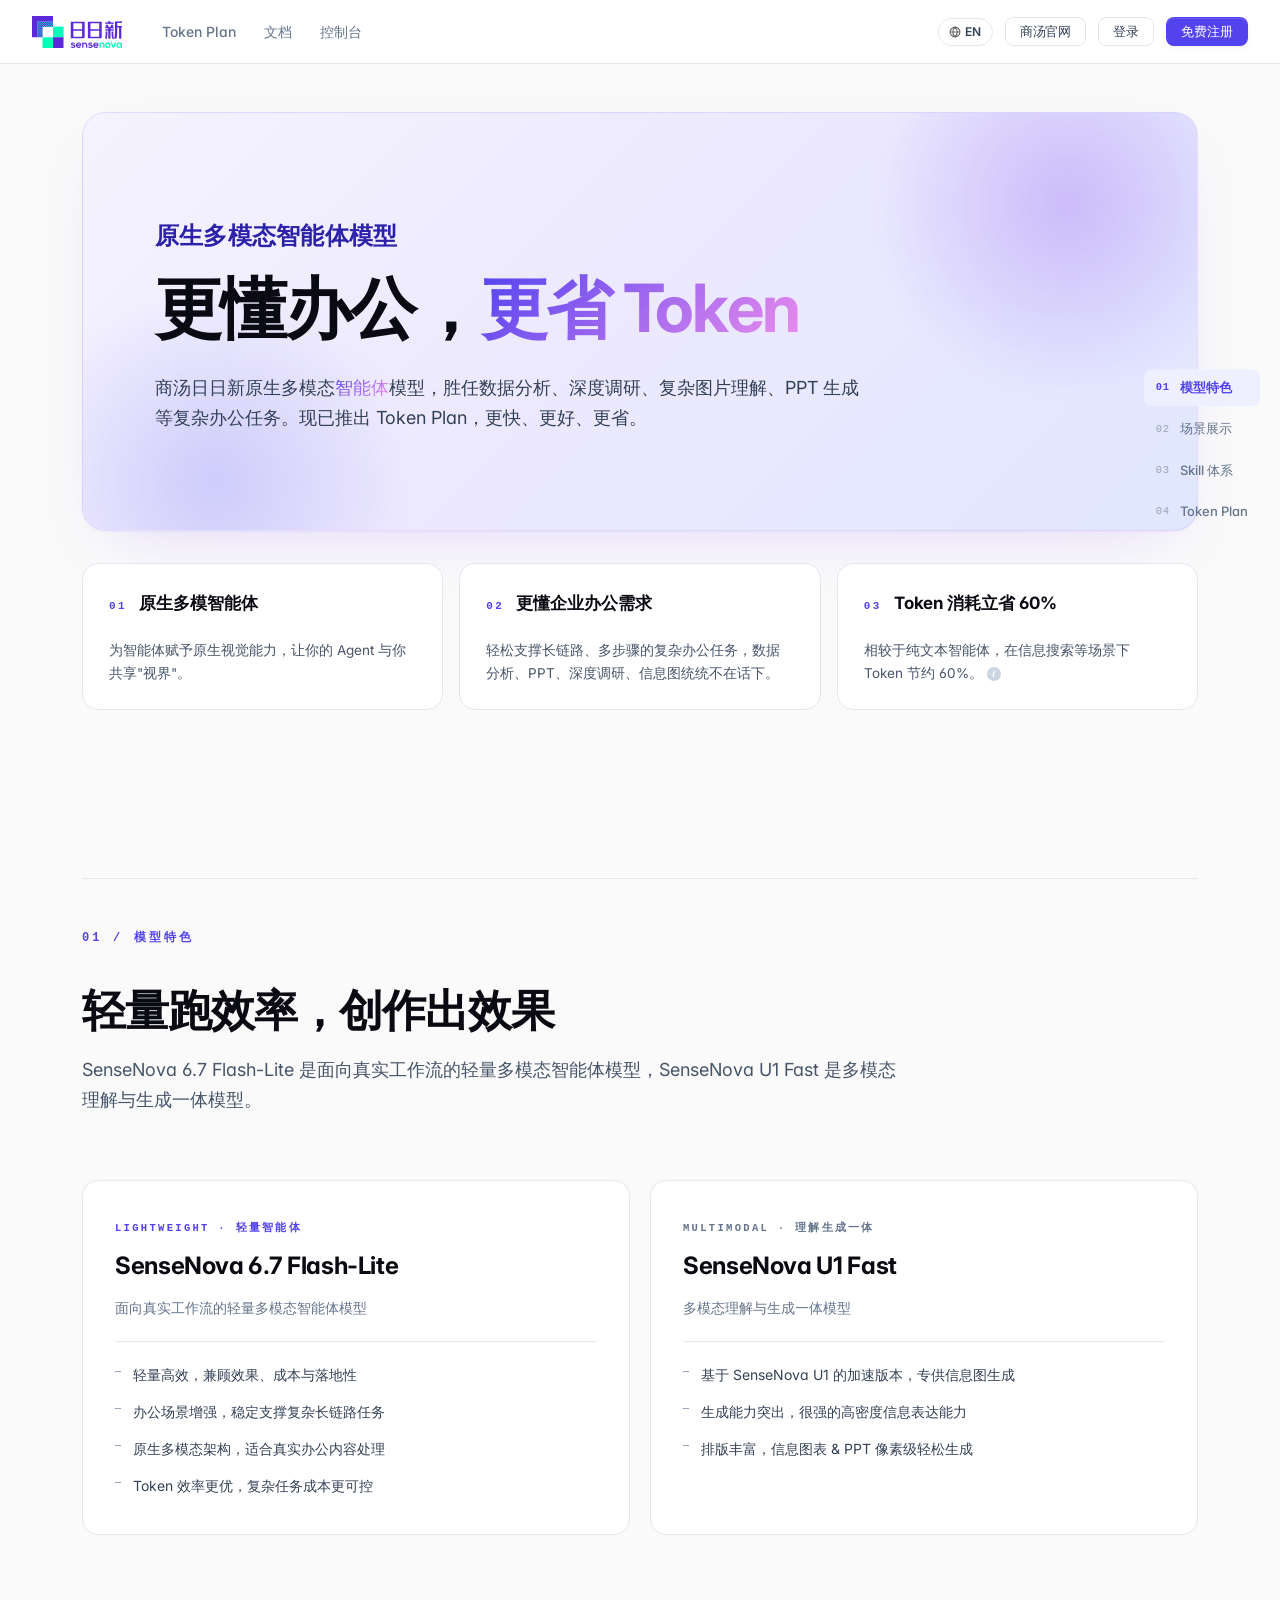
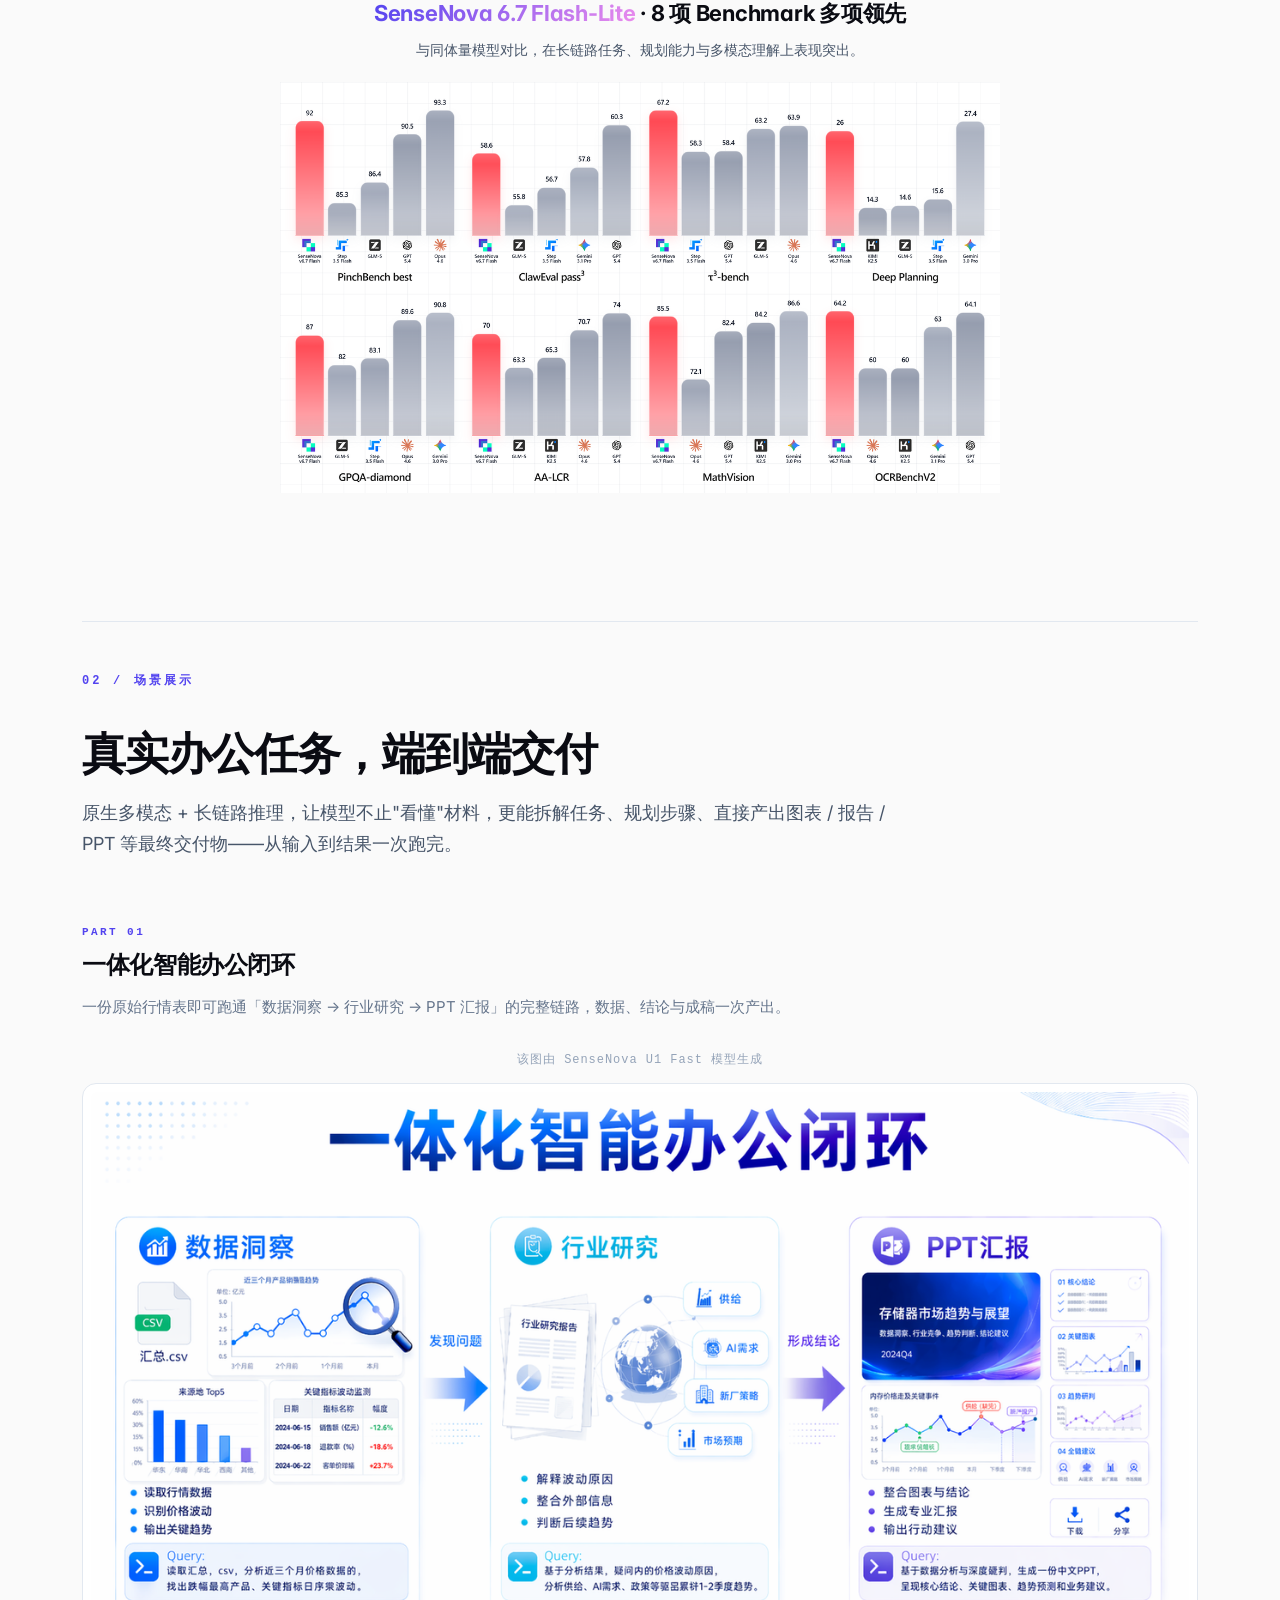
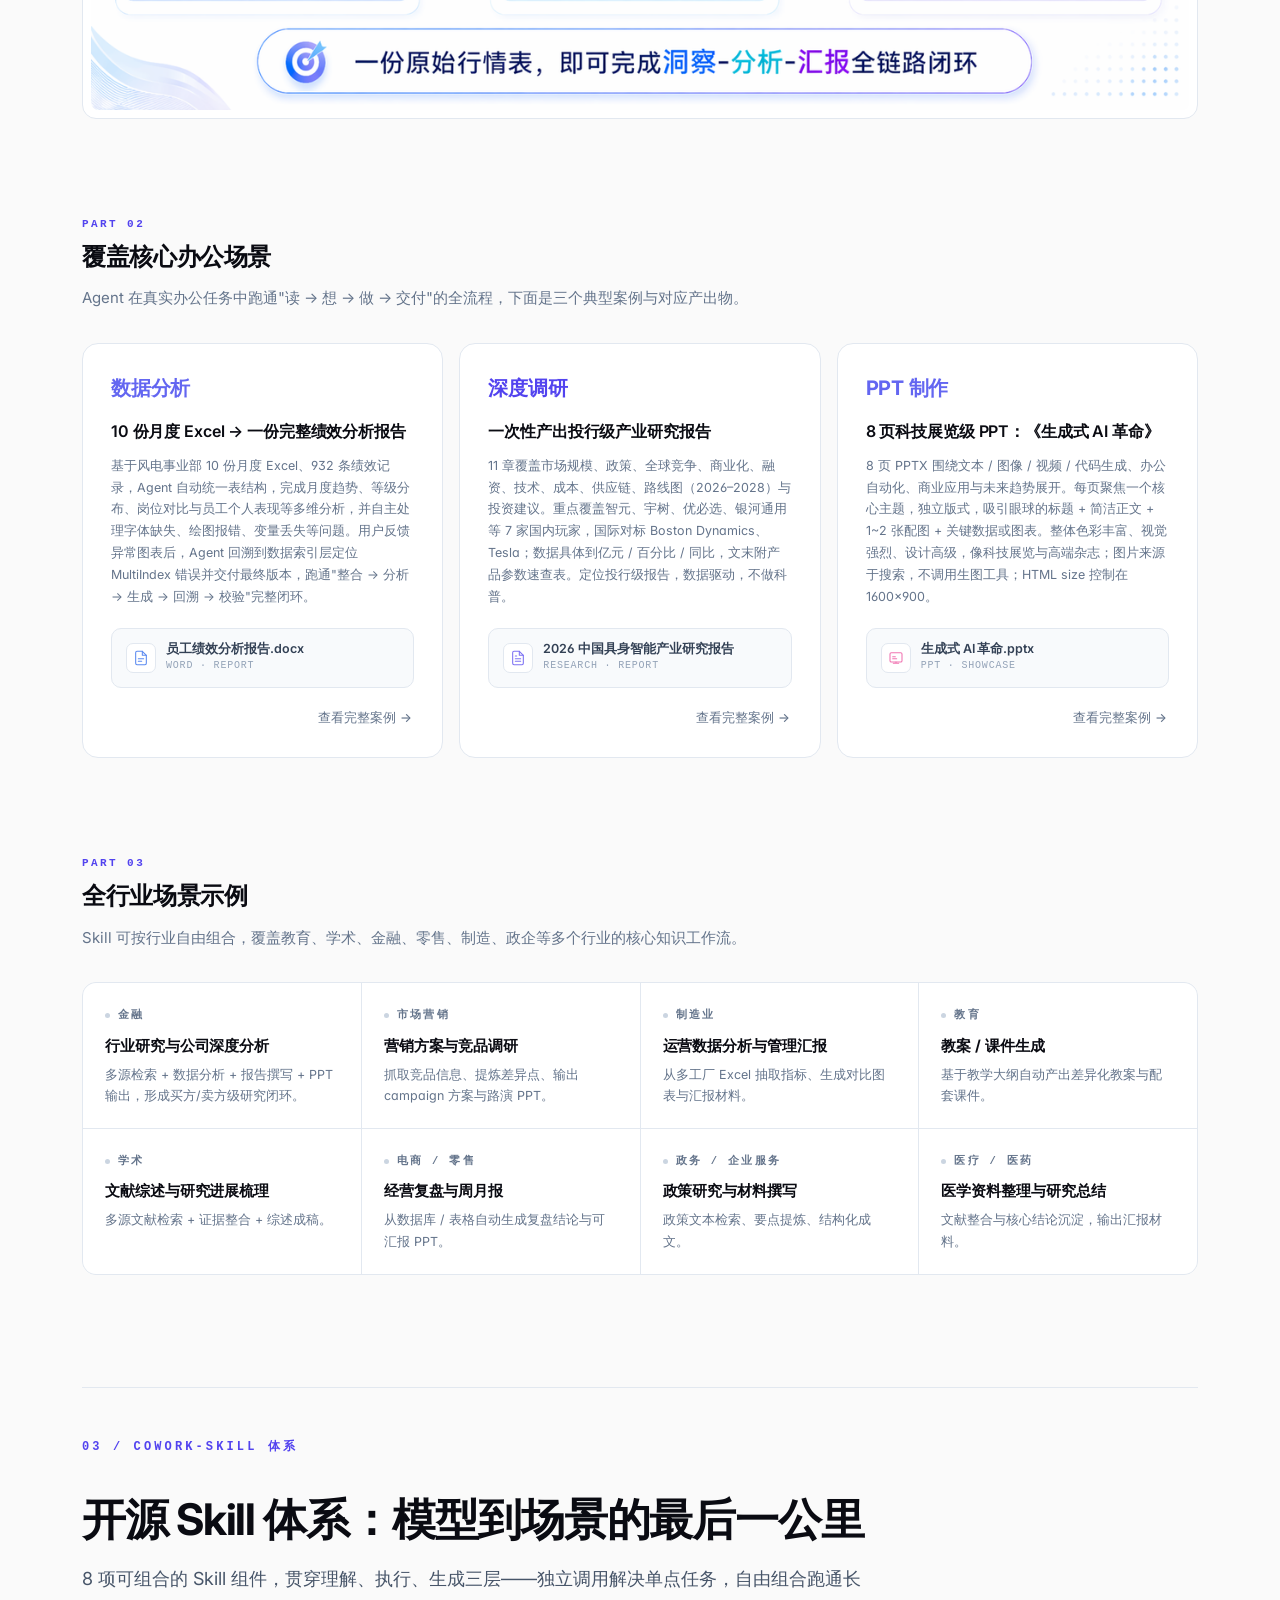
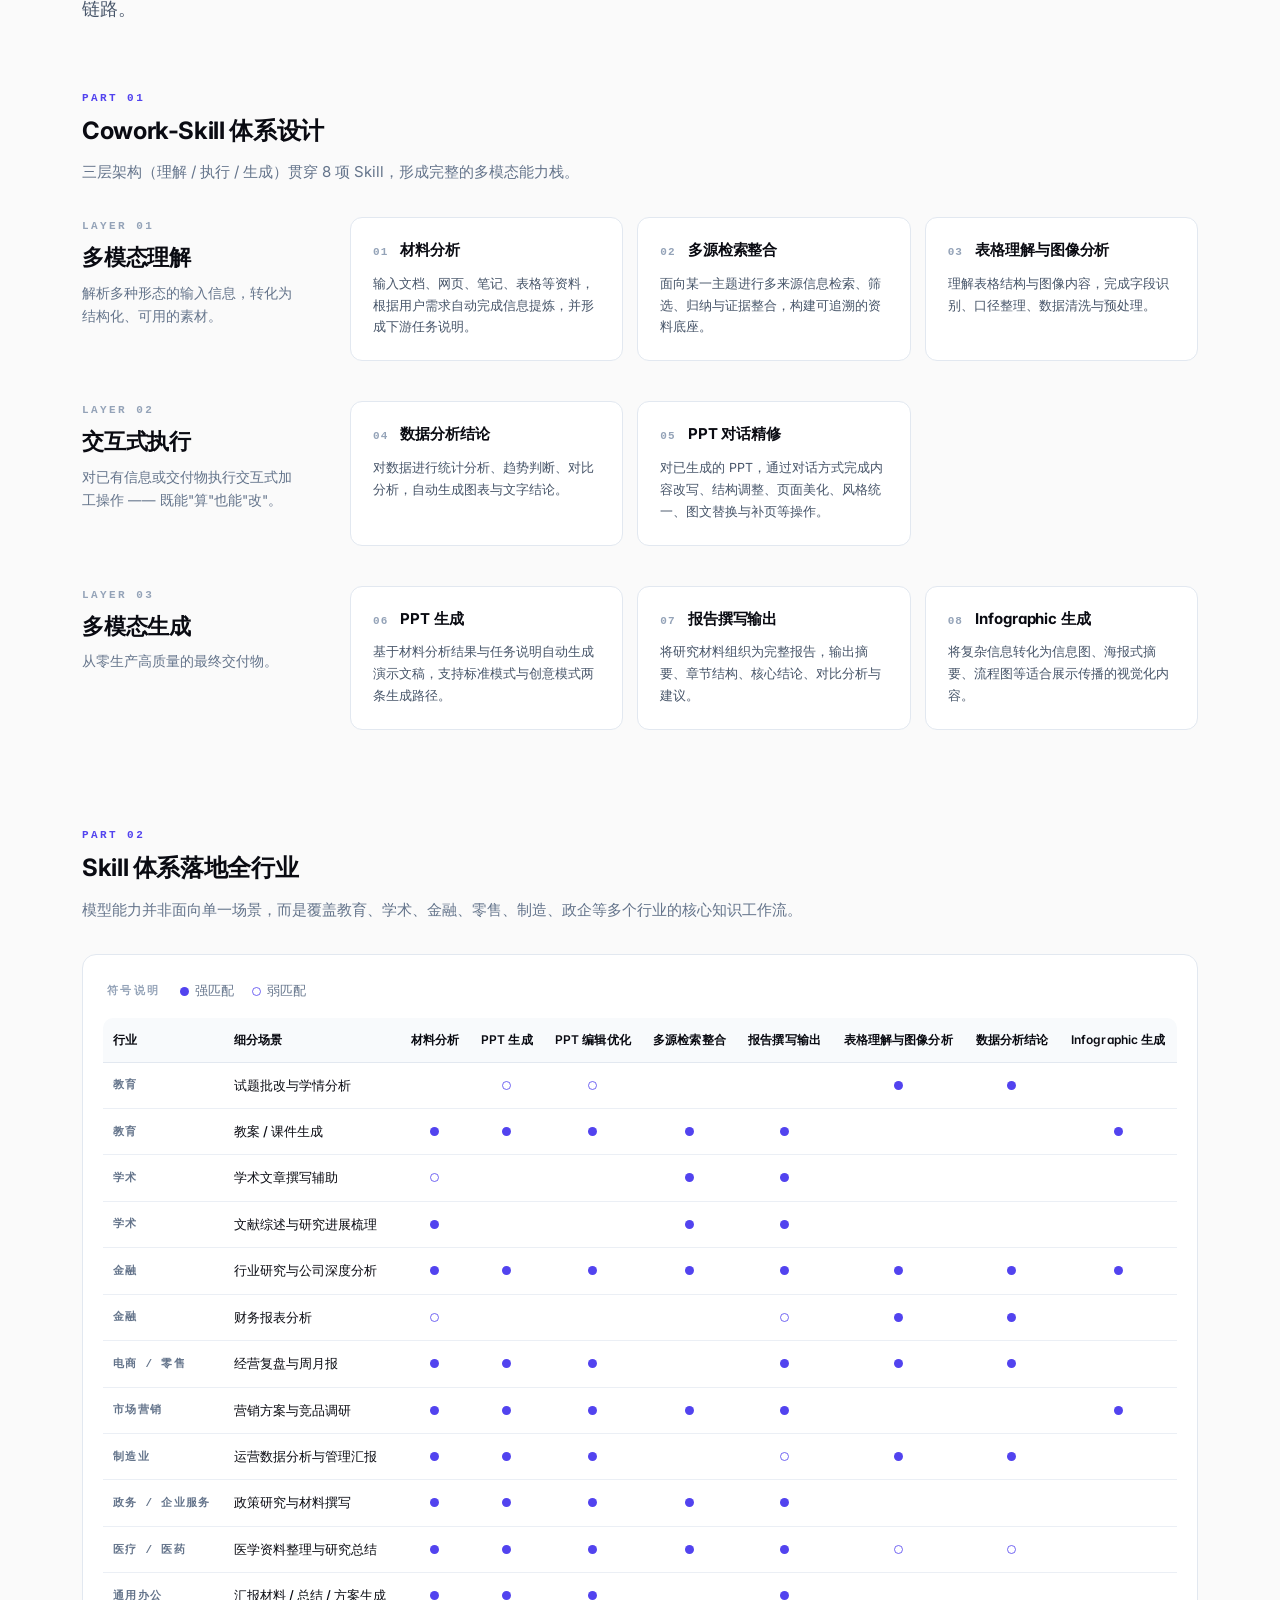
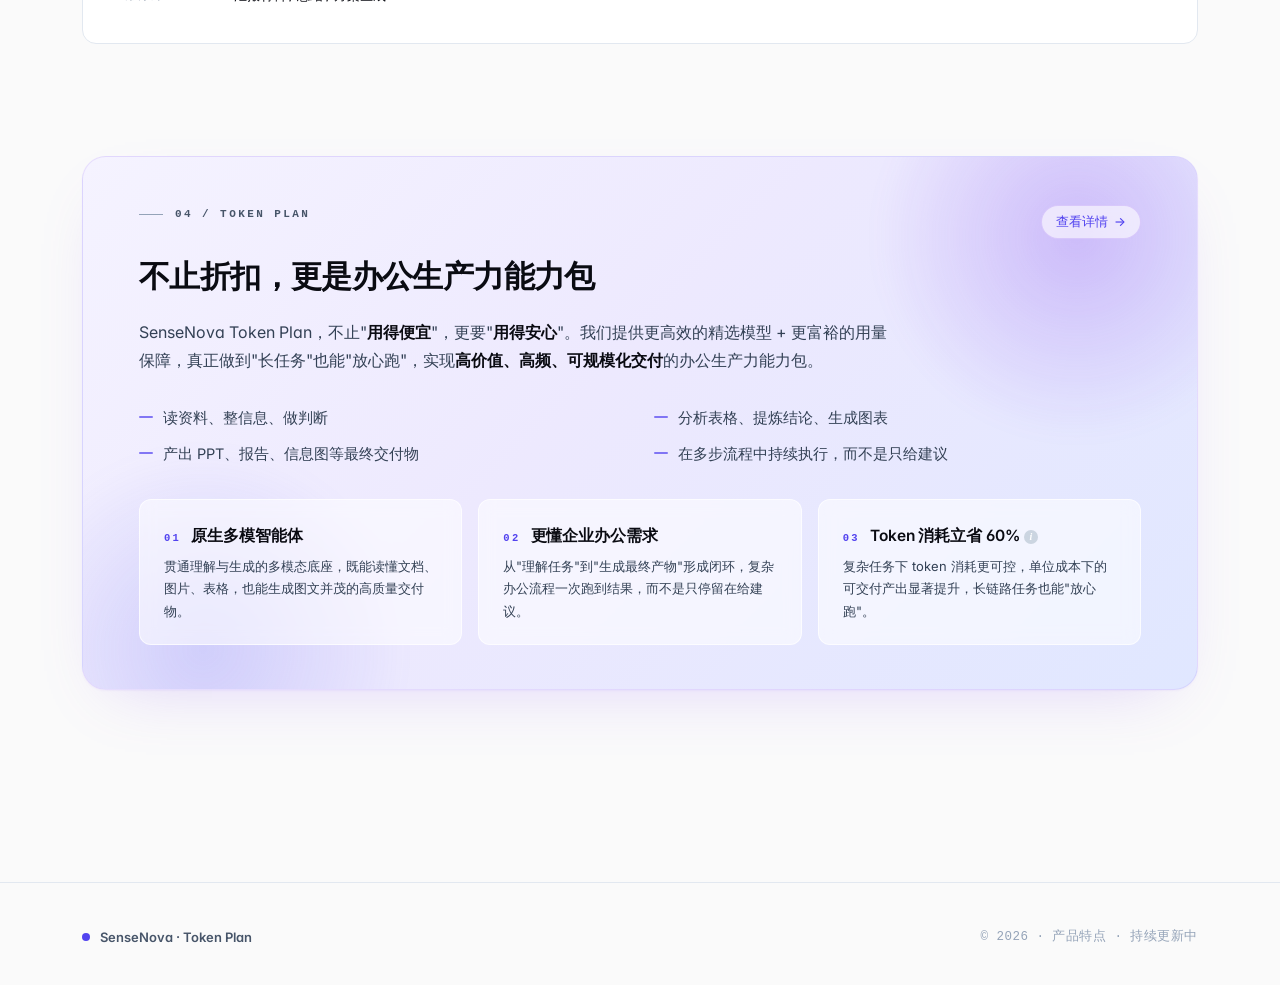
==== commit c1e382dd: "Add subtle pink warmth to brand gradient Shift gradient endpoint from pure indigo to soft lilac-pink" ====
--- a/index.html
+++ b/index.html
@@ -231,7 +231,7 @@
     font-family: var(--f-sans);
   }
   .hero .accent {
-    background: linear-gradient(135deg, var(--brand) 0%, #6366F1 100%);
+    background: linear-gradient(135deg, var(--brand) 0%, hsl(268 80% 68%) 55%, hsl(300 72% 74%) 100%);
     -webkit-background-clip: text;
     background-clip: text;
     color: transparent;
@@ -466,7 +466,7 @@
     line-height: 1.35;
   }
   .mb-sub-title .bench-model {
-    background: linear-gradient(135deg, var(--brand) 0%, #6366F1 100%);
+    background: linear-gradient(135deg, var(--brand) 0%, hsl(268 80% 68%) 55%, hsl(300 72% 74%) 100%);
     -webkit-background-clip: text;
     background-clip: text;
     color: transparent;
@@ -1449,7 +1449,7 @@
           <span class="hv-idx">03</span>
           <h3 data-zh="Token 消耗立省 60%" data-en="60% fewer tokens">Token 消耗立省 60%</h3>
         </div>
-        <p data-zh-html="相较于纯文本智能体，在信息搜索等场景下 Token 节约 60%。<span class=&quot;hv-hint&quot; tabindex=&quot;0&quot; aria-label=&quot;数据说明&quot;>i<span class=&quot;hv-note&quot;>基于长链路复杂任务，对比市面主流最新 Agent 模型，平均估算所得，根据实际执行任务不同可能存在波动。</span></span>" data-en-html="Compared with text-only agents, saves 60% tokens on tasks like information retrieval. <span class=&quot;hv-hint&quot; tabindex=&quot;0&quot; aria-label=&quot;data note&quot;>i<span class=&quot;hv-note&quot;>Estimated against current mainstream agent models on long-horizon complex tasks; actual savings vary by task.</span></span>">相较于纯文本智能体，在信息搜索等场景下 Token 节约 60%。<span class="hv-hint" tabindex="0" aria-label="数据说明">i<span class="hv-note">基于长链路复杂任务，对比市面主流最新 Agent 模型，平均估算所得，根据实际执行任务不同可能存在波动。</span></span></p>
+        <p data-zh-html="相较于纯文本智能体，在信息搜索等场景下 Token 节约 60%。<span class=&quot;hv-hint&quot; tabindex=&quot;0&quot; aria-label=&quot;数据说明&quot;>i<span class=&quot;hv-note&quot;>相较于纯文本智能体模型，基于长链路复杂任务平均估算所得，实际执行任务不同可能存在波动。</span></span>" data-en-html="Compared with text-only agents, saves 60% tokens on tasks like information retrieval. <span class=&quot;hv-hint&quot; tabindex=&quot;0&quot; aria-label=&quot;data note&quot;>i<span class=&quot;hv-note&quot;>Estimated against mainstream text-only agent models on long-horizon complex tasks; actual savings vary by task.</span></span>">相较于纯文本智能体，在信息搜索等场景下 Token 节约 60%。<span class="hv-hint" tabindex="0" aria-label="数据说明">i<span class="hv-note">相较于纯文本智能体模型，基于长链路复杂任务平均估算所得，实际执行任务不同可能存在波动。</span></span></p>
       </div>
     </div>
   </div>
@@ -1980,7 +1980,7 @@
         <div class="tp-pill">
           <div class="k-head">
             <span class="tp-idx">03</span>
-            <span class="k" data-zh-html="Token 消耗立省 60%<span class=&quot;hv-hint&quot; tabindex=&quot;0&quot; aria-label=&quot;数据说明&quot;>i<span class=&quot;hv-note&quot;>基于长链路复杂任务，对比市面主流最新 Agent 模型，平均估算所得，根据实际执行任务不同可能存在波动。</span></span>" data-en-html="60% fewer tokens<span class=&quot;hv-hint&quot; tabindex=&quot;0&quot; aria-label=&quot;data note&quot;>i<span class=&quot;hv-note&quot;>Estimated against current mainstream agent models on long-horizon complex tasks; actual savings vary by task.</span></span>">Token 消耗立省 60%<span class="hv-hint" tabindex="0" aria-label="数据说明">i<span class="hv-note">基于长链路复杂任务，对比市面主流最新 Agent 模型，平均估算所得，根据实际执行任务不同可能存在波动。</span></span></span>
+            <span class="k" data-zh-html="Token 消耗立省 60%<span class=&quot;hv-hint&quot; tabindex=&quot;0&quot; aria-label=&quot;数据说明&quot;>i<span class=&quot;hv-note&quot;>相较于纯文本智能体模型，基于长链路复杂任务平均估算所得，实际执行任务不同可能存在波动。</span></span>" data-en-html="60% fewer tokens<span class=&quot;hv-hint&quot; tabindex=&quot;0&quot; aria-label=&quot;data note&quot;>i<span class=&quot;hv-note&quot;>Estimated against mainstream text-only agent models on long-horizon complex tasks; actual savings vary by task.</span></span>">Token 消耗立省 60%<span class="hv-hint" tabindex="0" aria-label="数据说明">i<span class="hv-note">相较于纯文本智能体模型，基于长链路复杂任务平均估算所得，实际执行任务不同可能存在波动。</span></span></span>
           </div>
           <div class="v" data-zh="复杂任务下 token 消耗更可控，单位成本下的可交付产出显著提升，长链路任务也能&quot;放心跑&quot;。" data-en="Token usage is more predictable on complex tasks — deliverables-per-cost improves markedly, and long-running tasks stay affordable.">复杂任务下 token 消耗更可控，单位成本下的可交付产出显著提升，长链路任务也能"放心跑"。</div>
         </div>
--- a/assets/style.css
+++ b/assets/style.css
@@ -62,7 +62,7 @@
   /* 渐变（与首页同步） */
   --grad-soft: linear-gradient(135deg, #F5F3FF 0%, #EDE9FE 45%, #E0E7FF 100%);
   --grad-soft-strong: linear-gradient(135deg, #EDE9FE 0%, #DDD6FE 50%, #C7D2FE 100%);
-  --grad-brand: linear-gradient(135deg, hsl(245 84% 62%) 0%, hsl(232 90% 68%) 100%);
+  --grad-brand: linear-gradient(135deg, hsl(245 84% 62%) 0%, hsl(268 80% 68%) 55%, hsl(300 72% 74%) 100%);
 
   /* 阴影（轻盈，避免厚重投影） */
   --shadow-xs: 0 1px 2px hsla(233, 18%, 6%, 0.04);
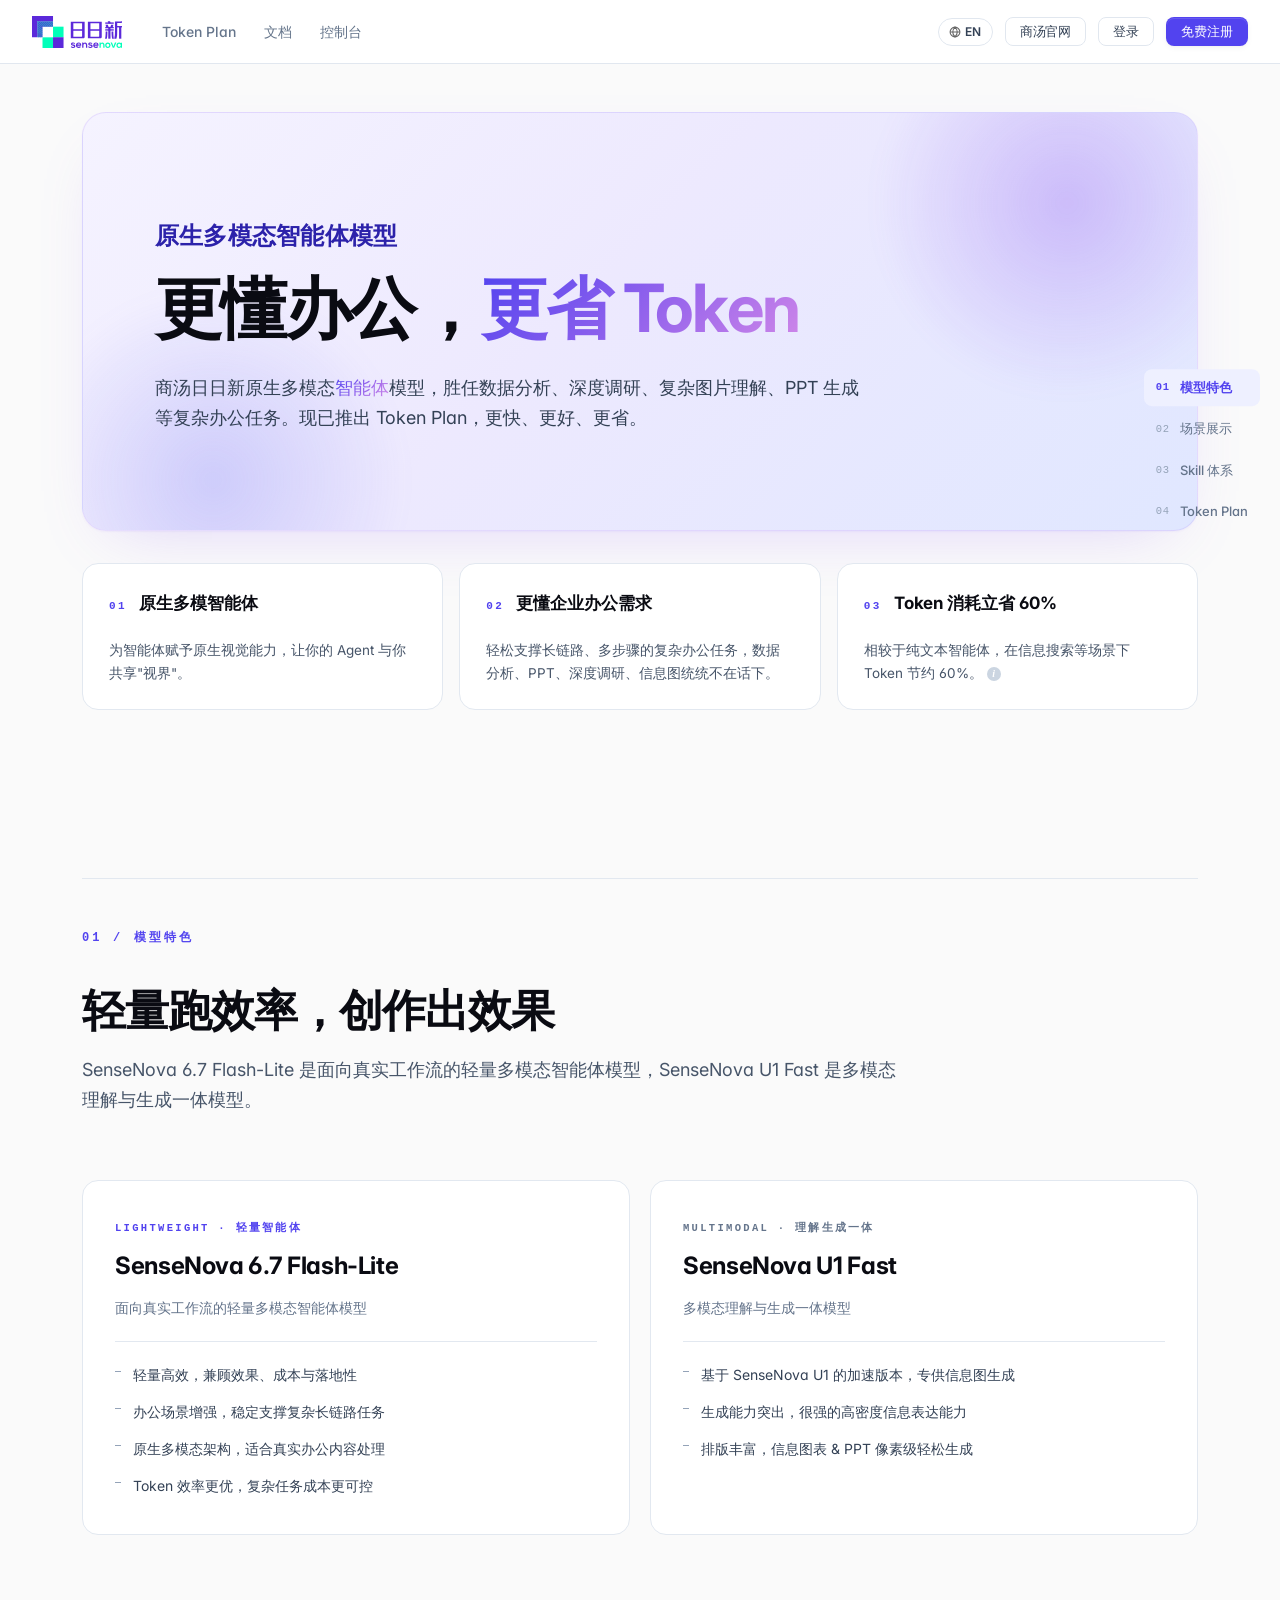
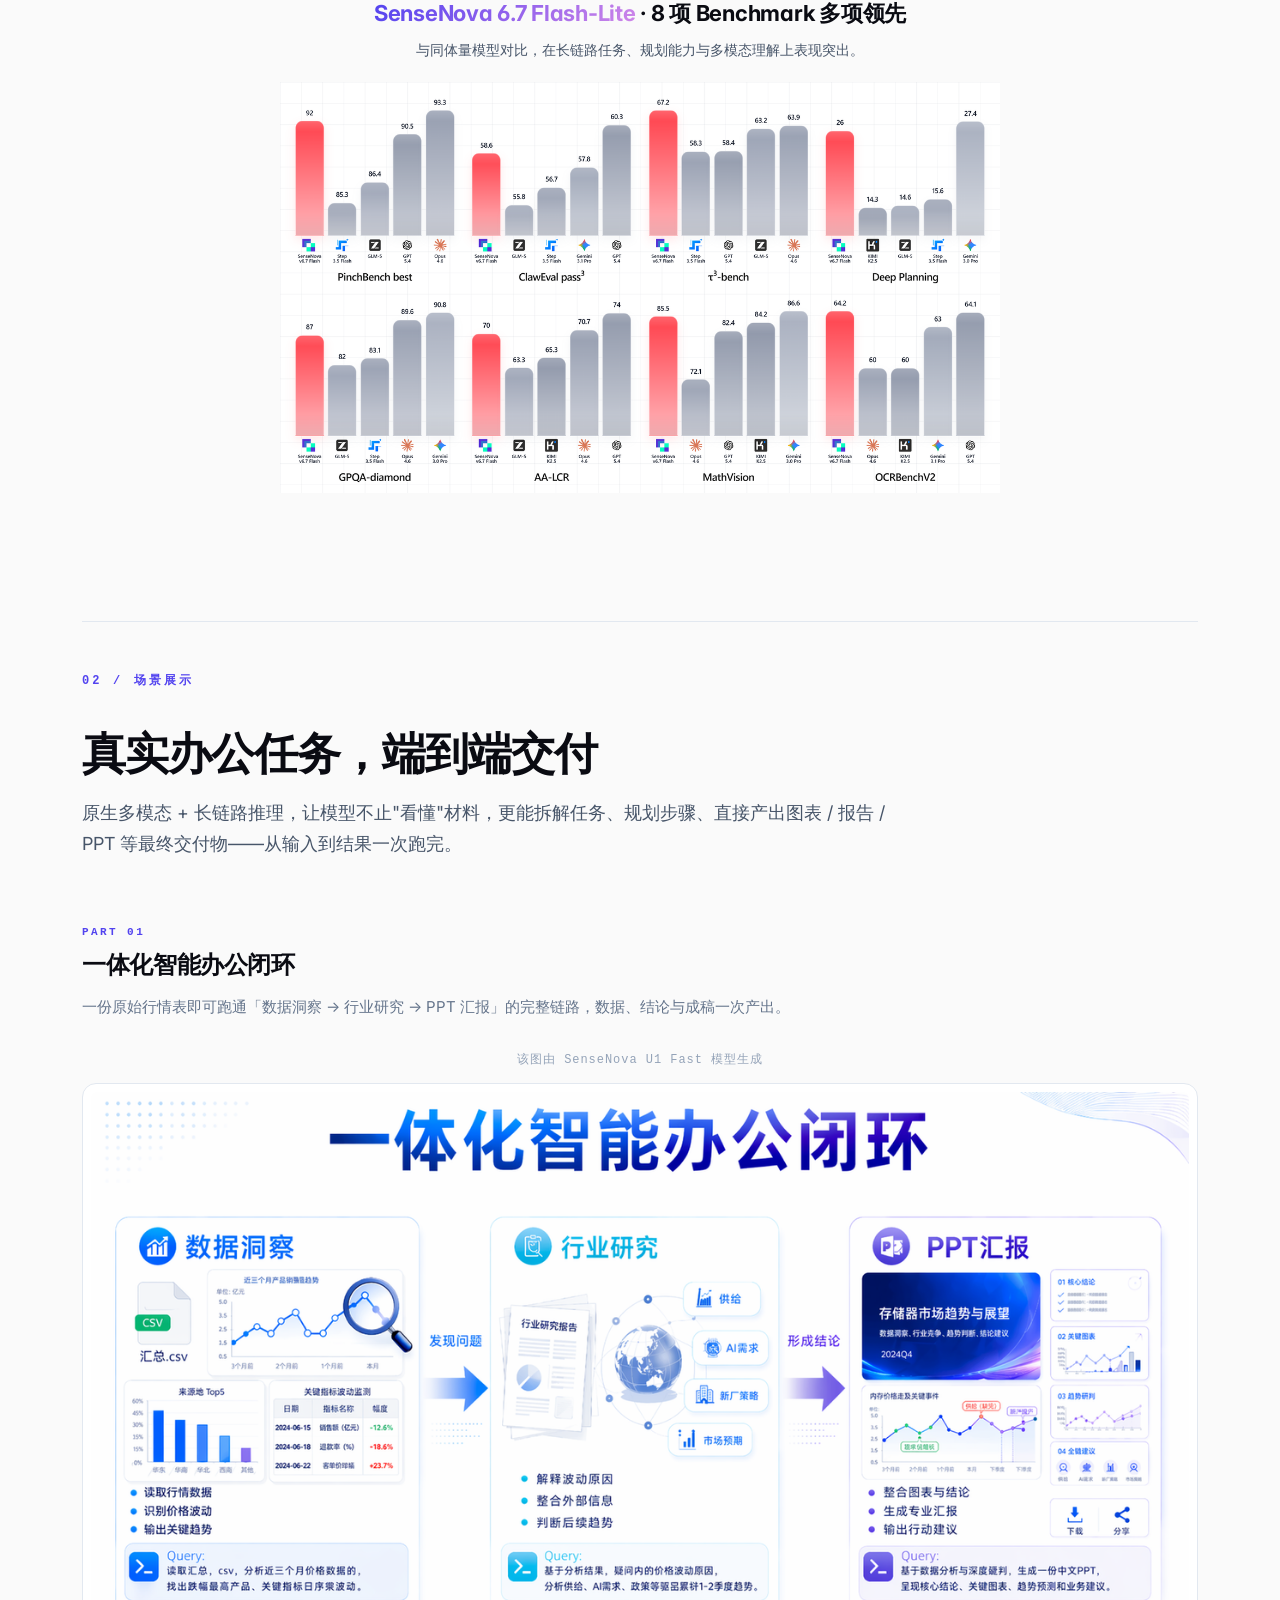
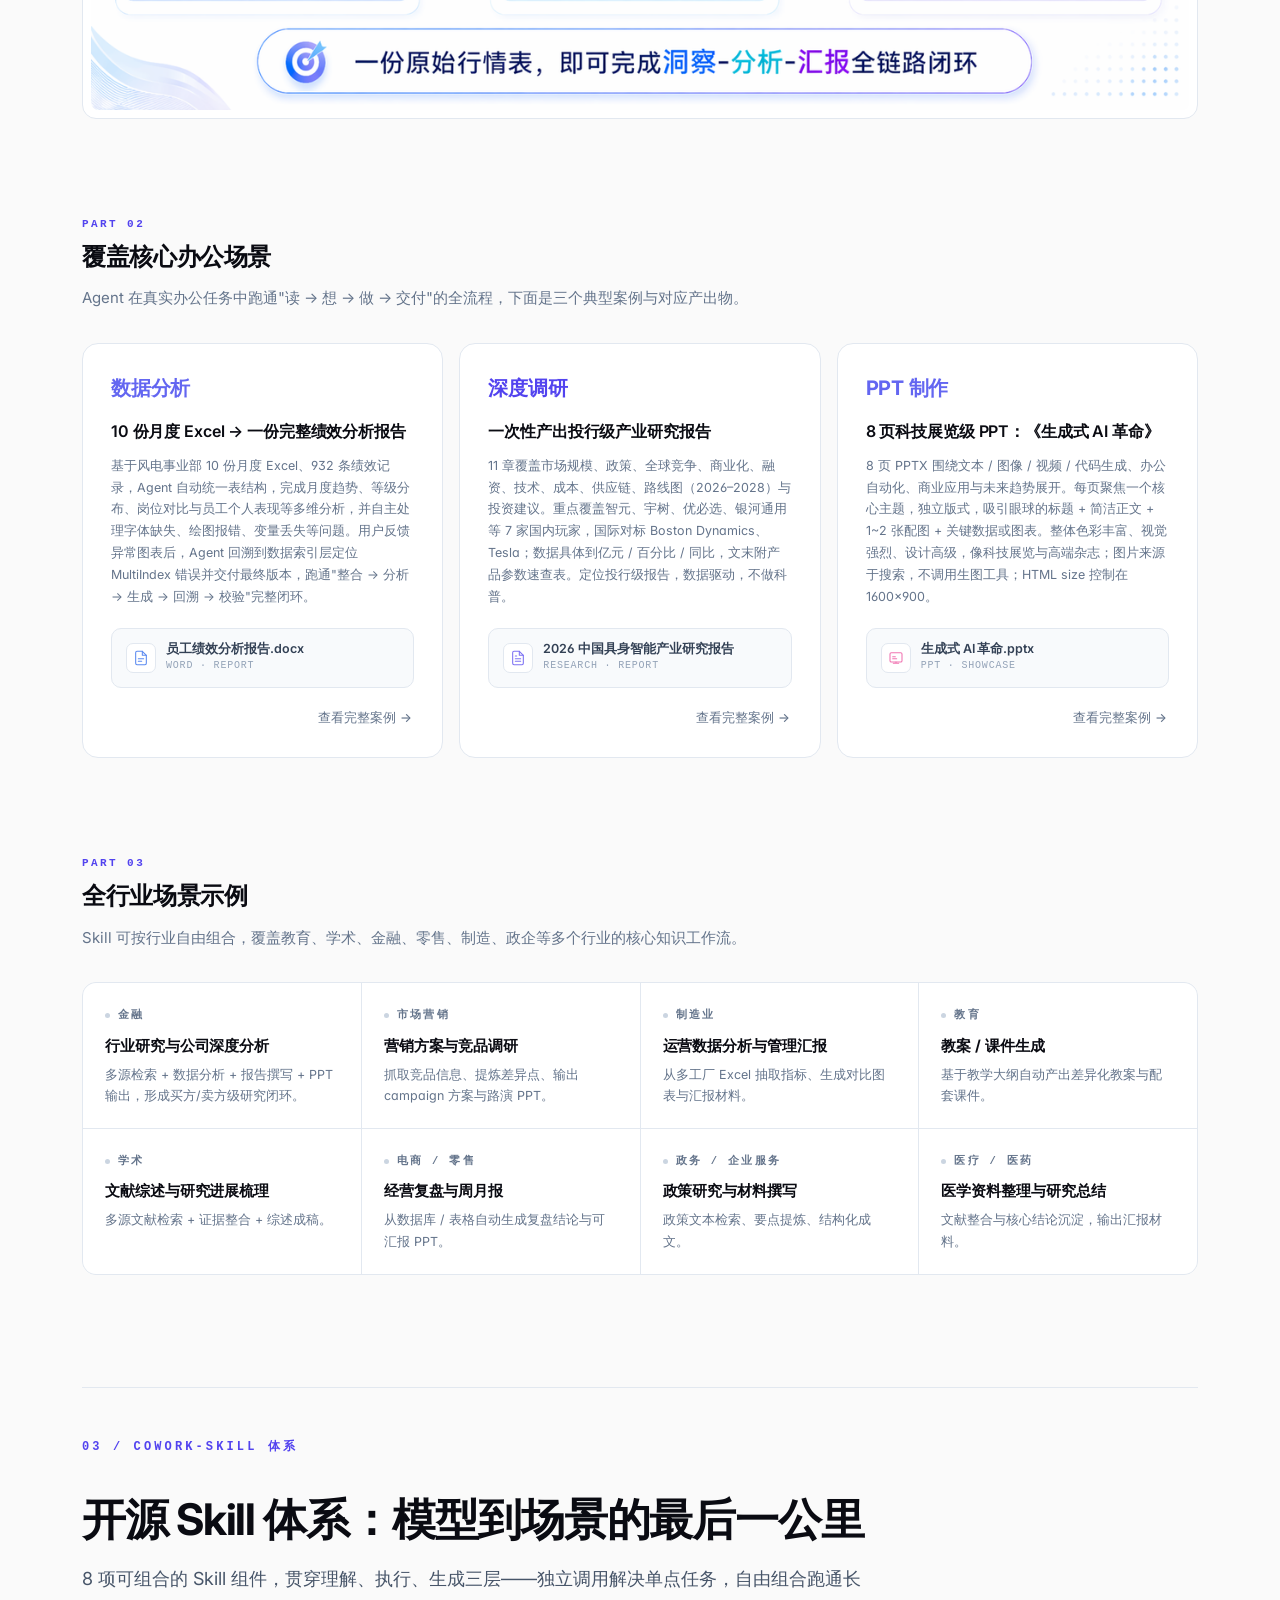
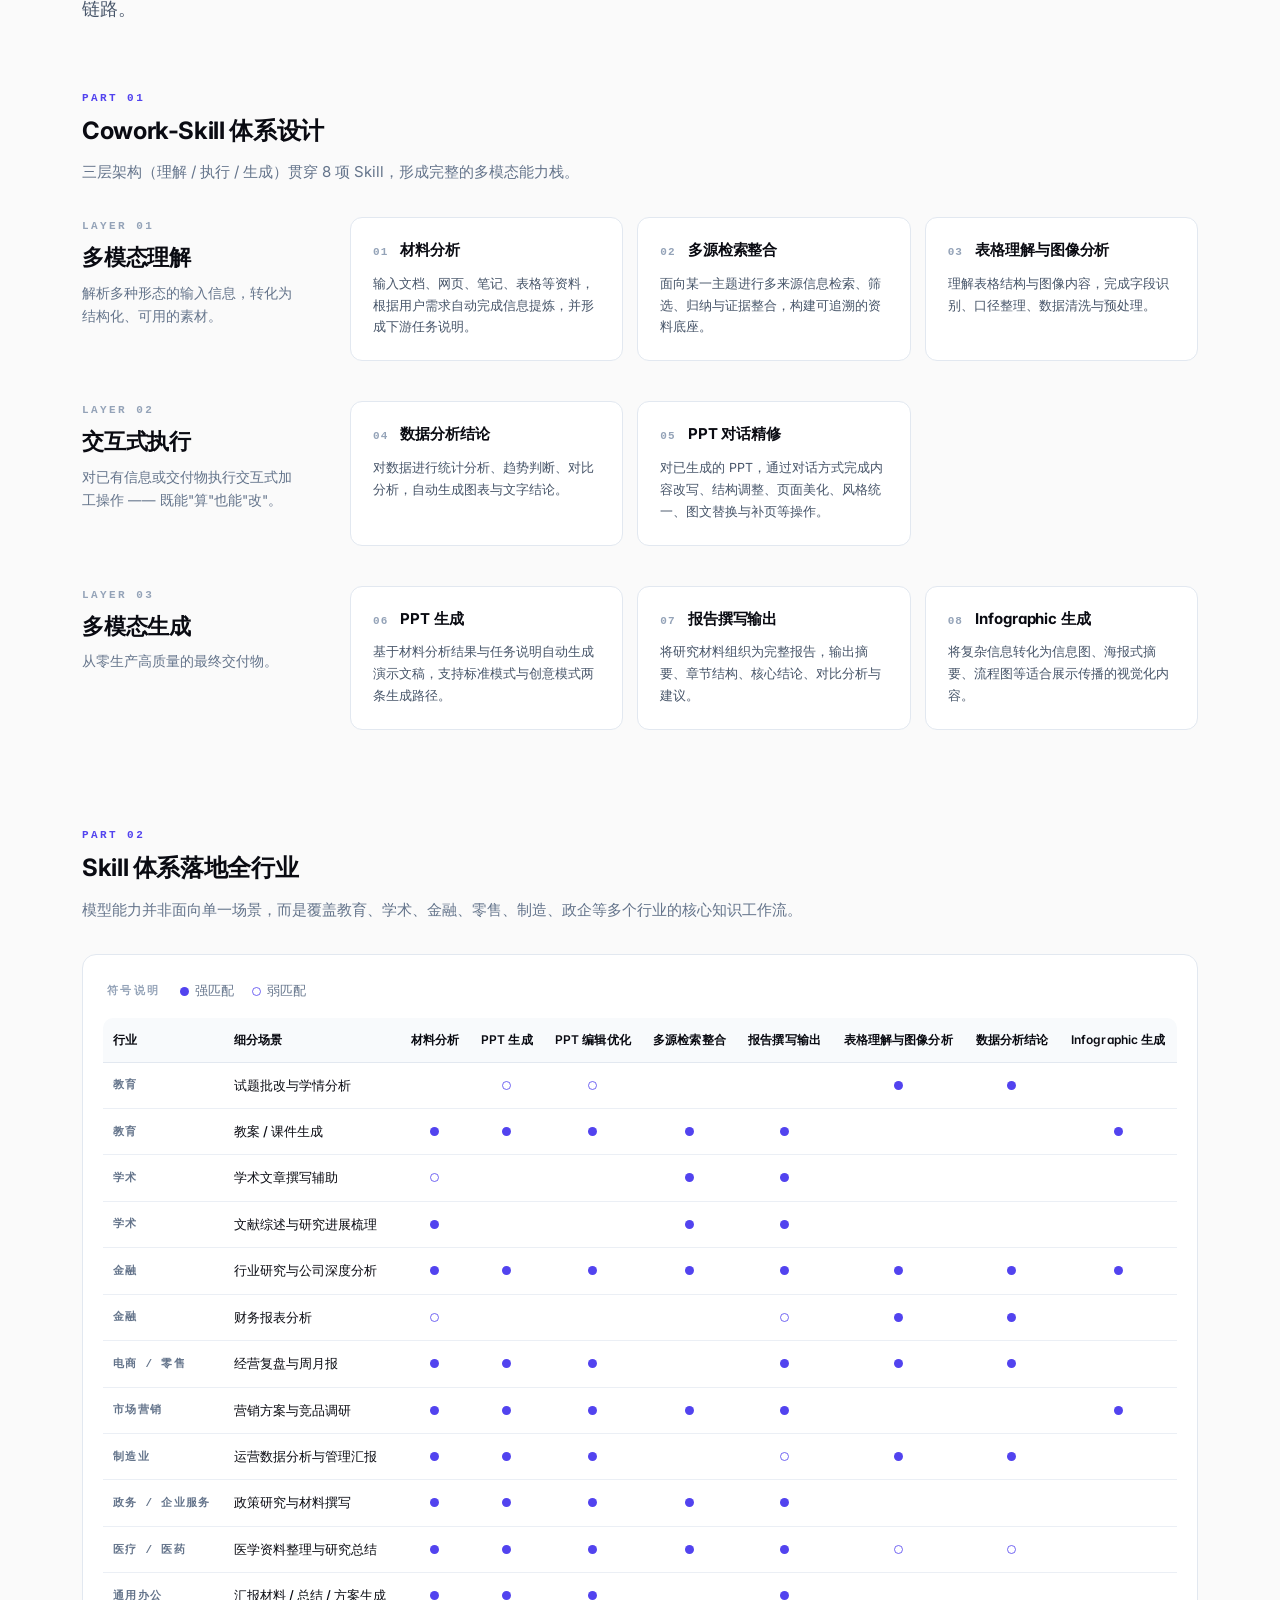
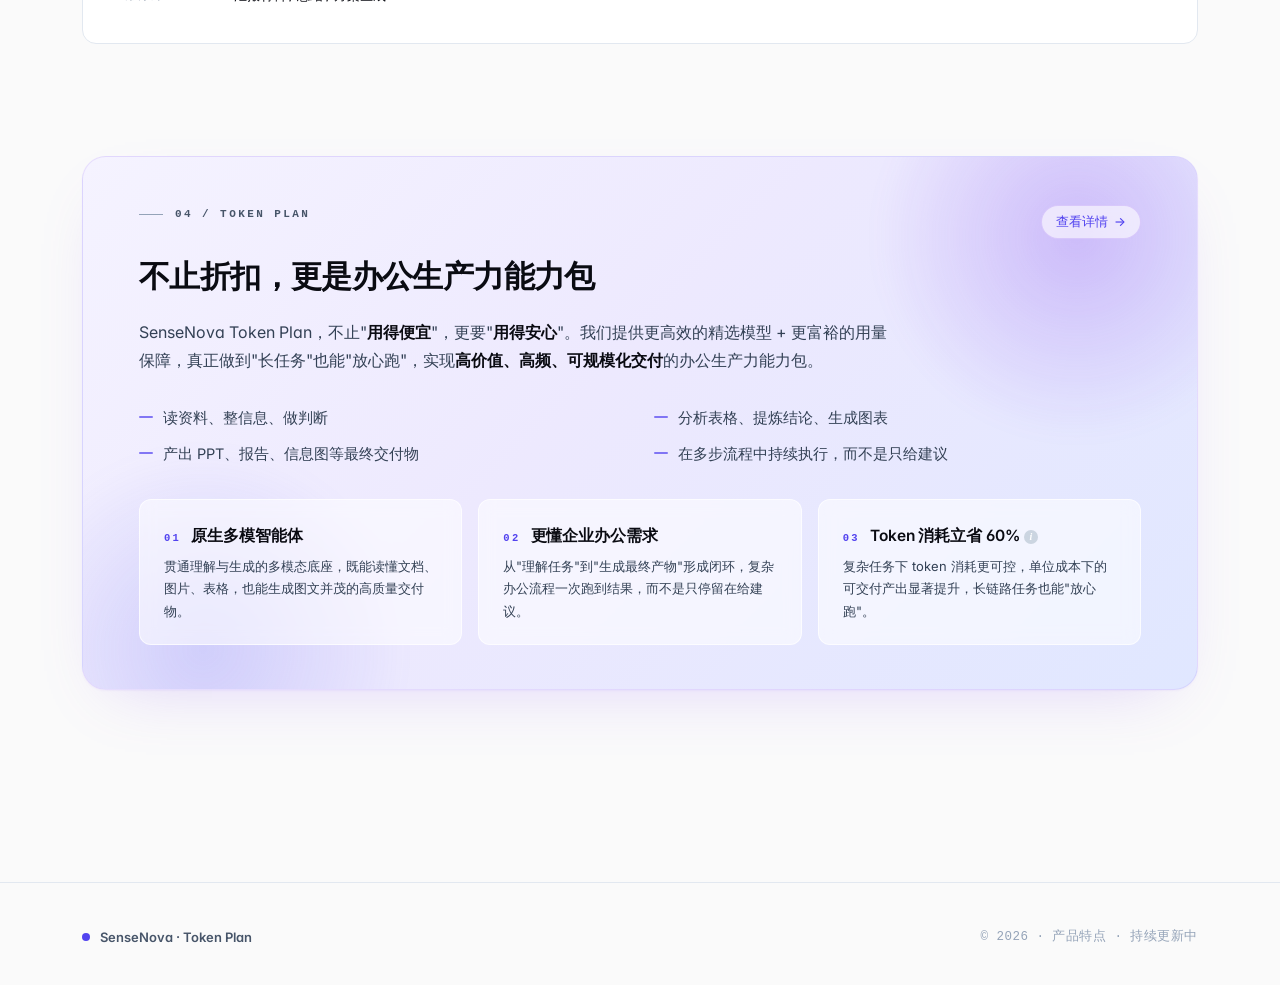
==== commit 786d805b: "Dial back pink in brand gradient Shift end stops from hsl(300) → hsl(285), mid 268 → 262. Keeps the " ====
--- a/index.html
+++ b/index.html
@@ -231,7 +231,7 @@
     font-family: var(--f-sans);
   }
   .hero .accent {
-    background: linear-gradient(135deg, var(--brand) 0%, hsl(268 80% 68%) 55%, hsl(300 72% 74%) 100%);
+    background: linear-gradient(135deg, var(--brand) 0%, hsl(262 78% 66%) 55%, hsl(285 68% 72%) 100%);
     -webkit-background-clip: text;
     background-clip: text;
     color: transparent;
@@ -466,7 +466,7 @@
     line-height: 1.35;
   }
   .mb-sub-title .bench-model {
-    background: linear-gradient(135deg, var(--brand) 0%, hsl(268 80% 68%) 55%, hsl(300 72% 74%) 100%);
+    background: linear-gradient(135deg, var(--brand) 0%, hsl(262 78% 66%) 55%, hsl(285 68% 72%) 100%);
     -webkit-background-clip: text;
     background-clip: text;
     color: transparent;
--- a/assets/style.css
+++ b/assets/style.css
@@ -62,7 +62,7 @@
   /* 渐变（与首页同步） */
   --grad-soft: linear-gradient(135deg, #F5F3FF 0%, #EDE9FE 45%, #E0E7FF 100%);
   --grad-soft-strong: linear-gradient(135deg, #EDE9FE 0%, #DDD6FE 50%, #C7D2FE 100%);
-  --grad-brand: linear-gradient(135deg, hsl(245 84% 62%) 0%, hsl(268 80% 68%) 55%, hsl(300 72% 74%) 100%);
+  --grad-brand: linear-gradient(135deg, hsl(245 84% 62%) 0%, hsl(262 78% 66%) 55%, hsl(285 68% 72%) 100%);
 
   /* 阴影（轻盈，避免厚重投影） */
   --shadow-xs: 0 1px 2px hsla(233, 18%, 6%, 0.04);
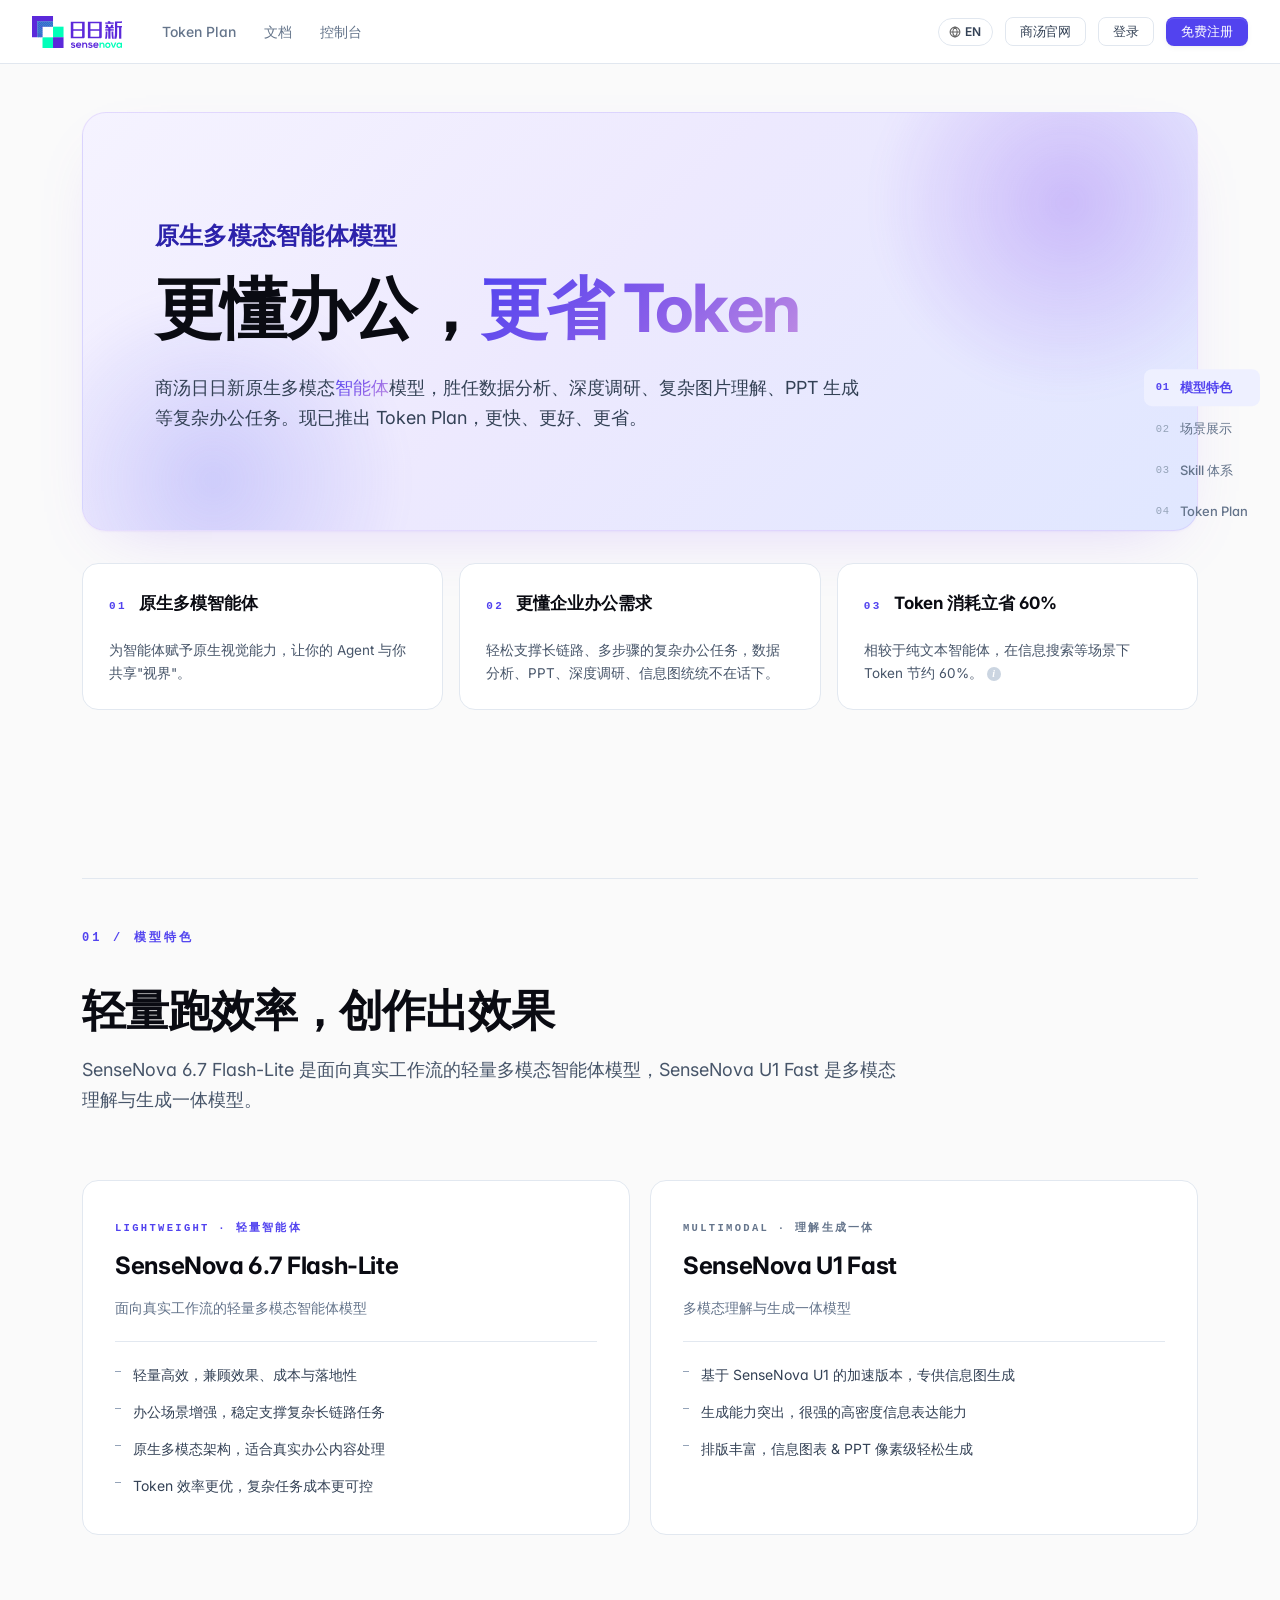
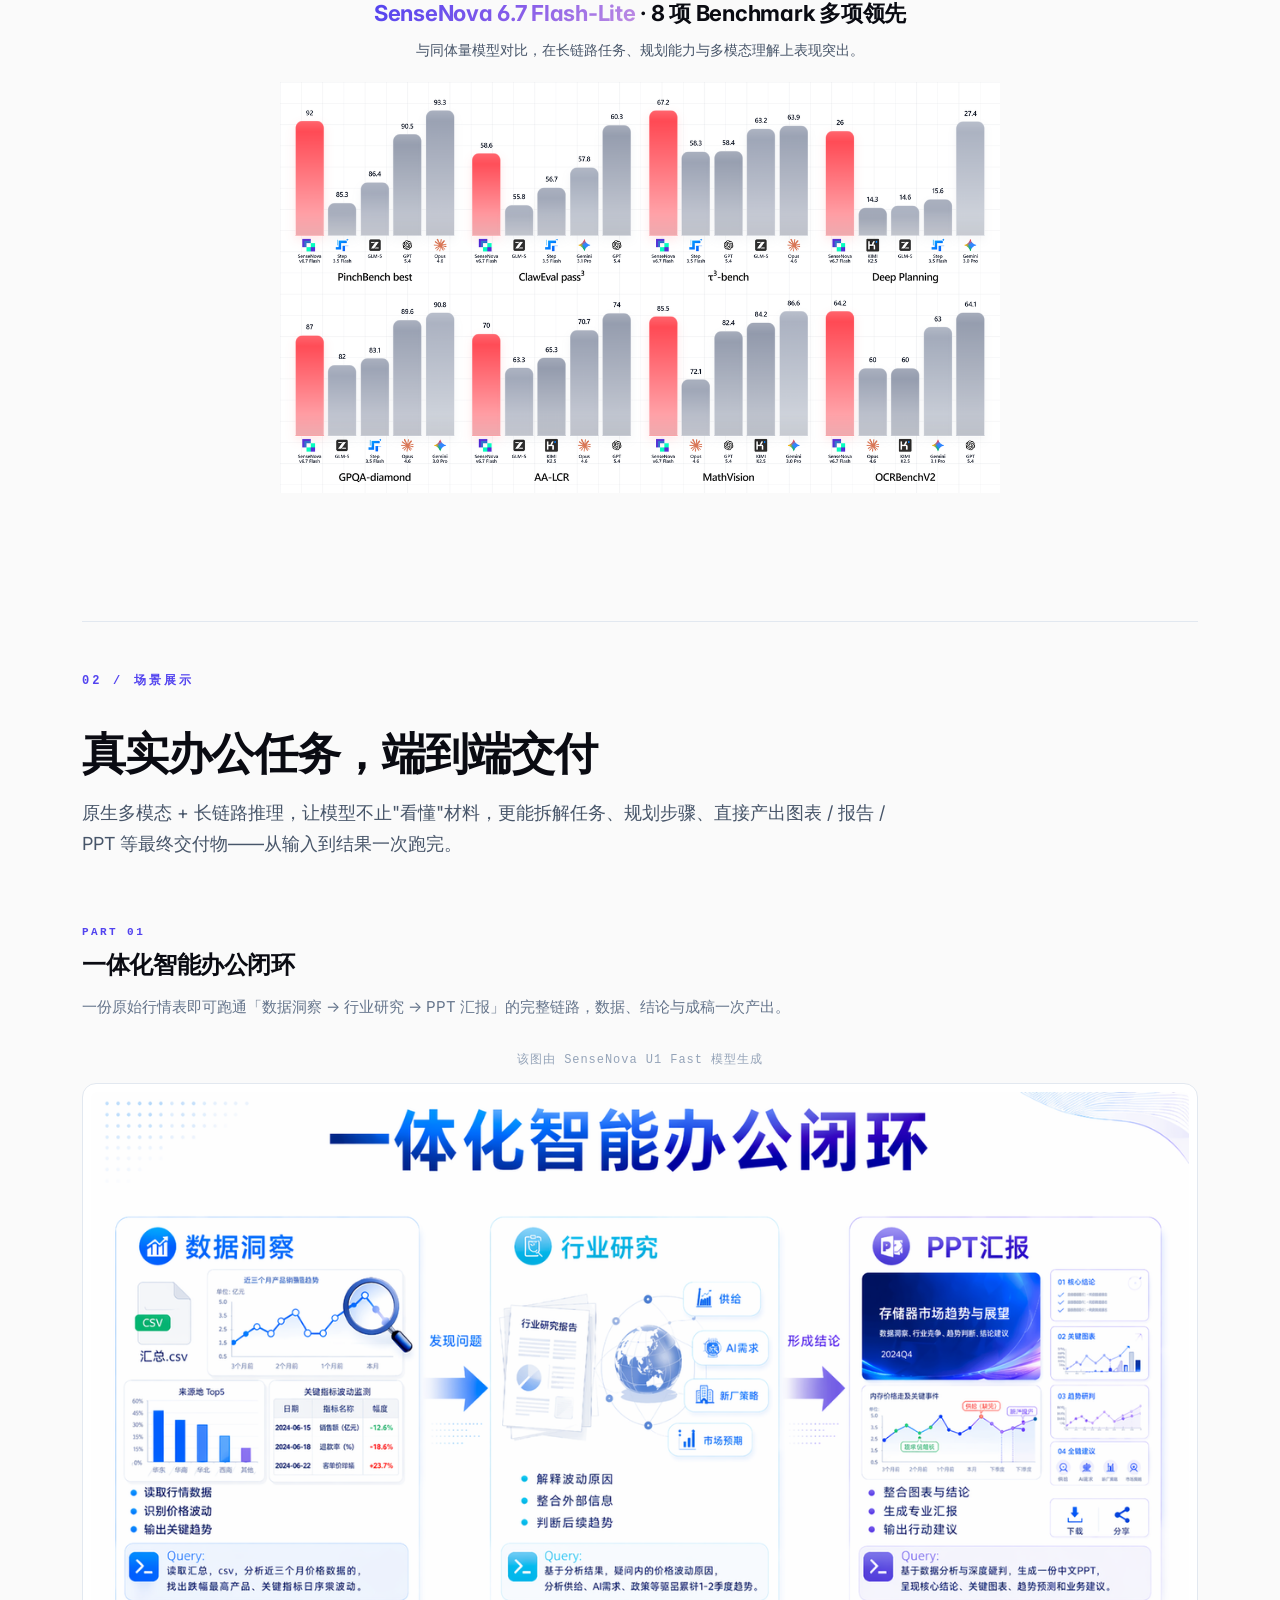
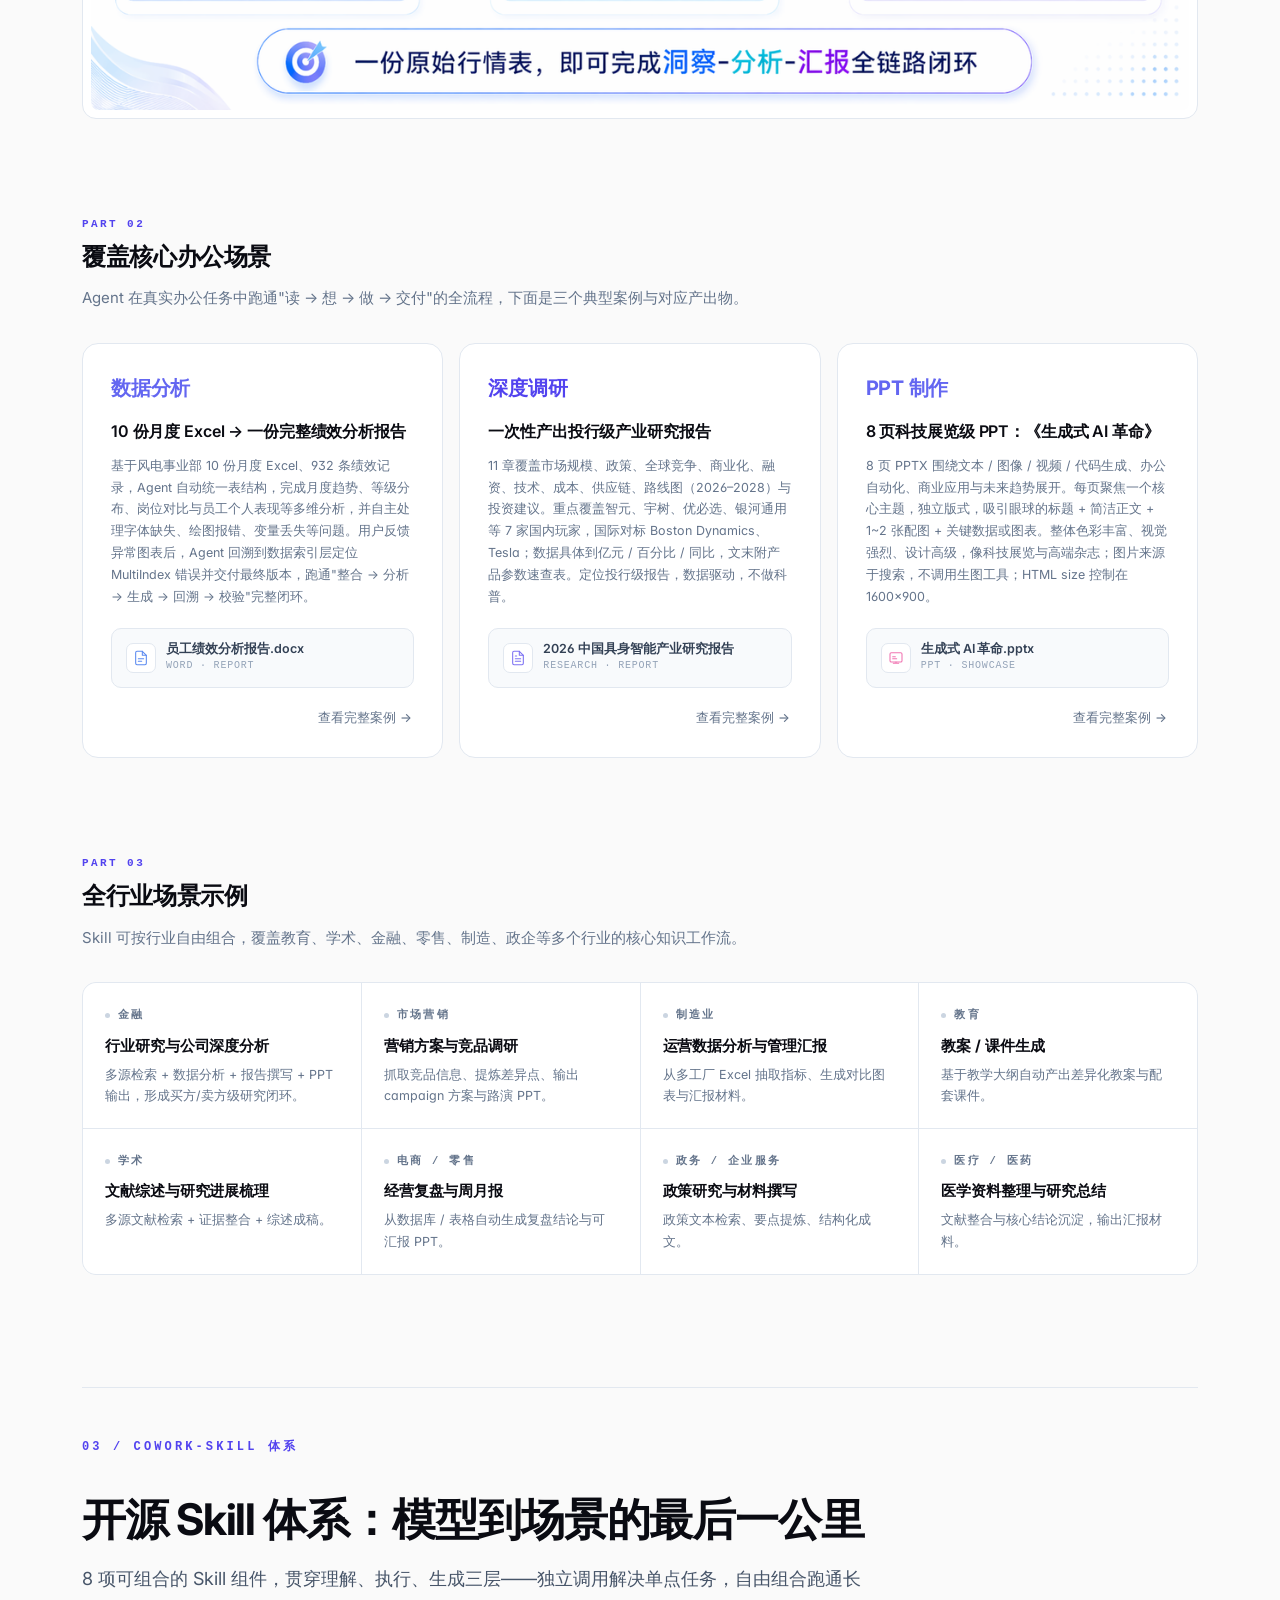
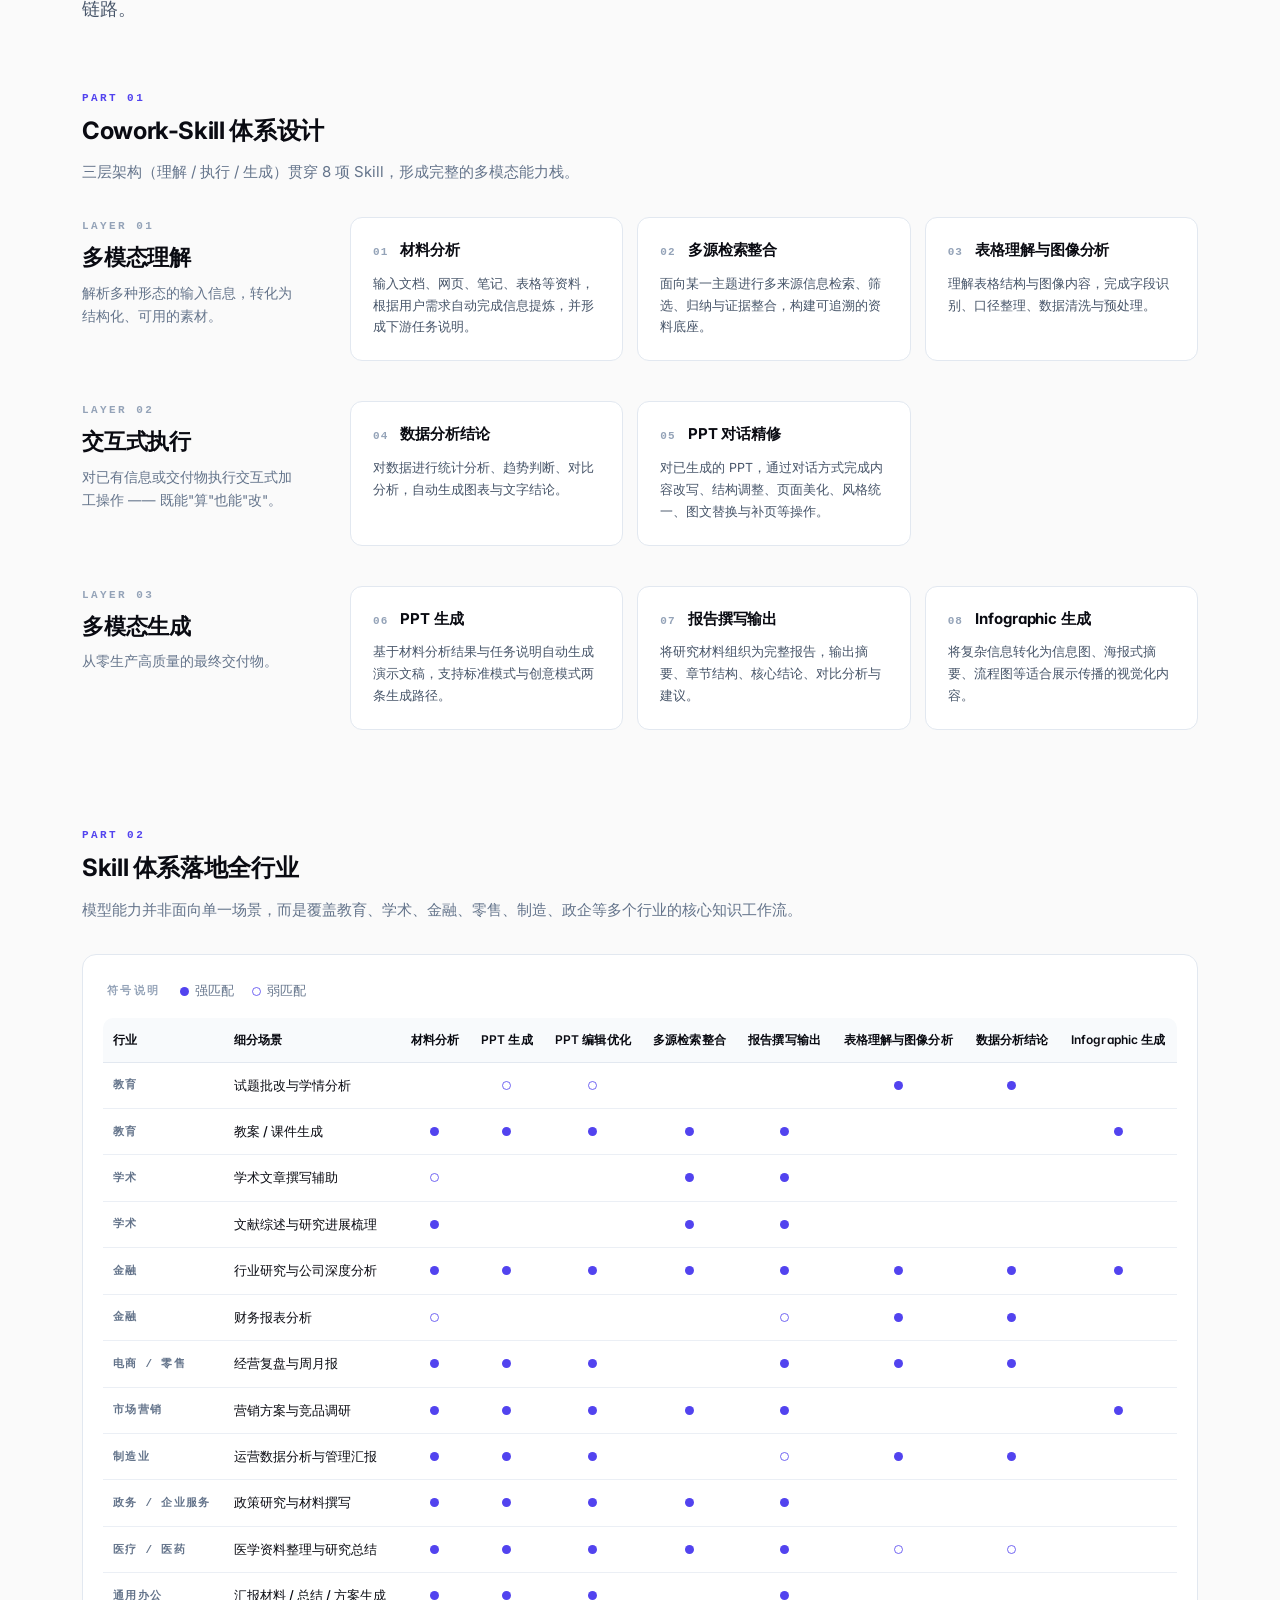
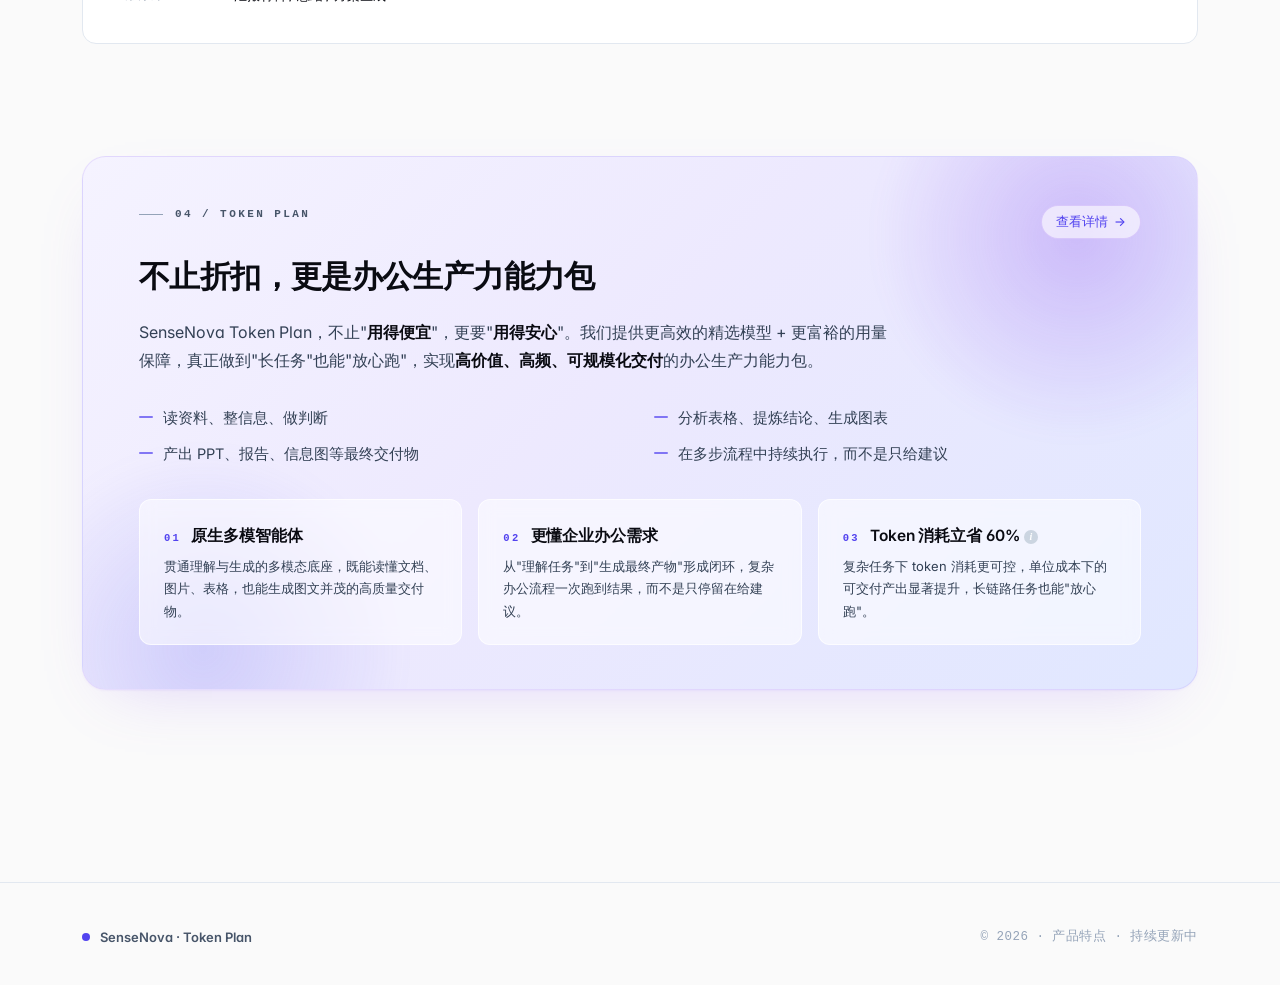
==== commit 40d14718: "Further reduce pink in brand gradient End: 285/68/72 → 275/60/72 (hue -10, sat -8) Mid: 262/78/66 → " ====
--- a/index.html
+++ b/index.html
@@ -231,7 +231,7 @@
     font-family: var(--f-sans);
   }
   .hero .accent {
-    background: linear-gradient(135deg, var(--brand) 0%, hsl(262 78% 66%) 55%, hsl(285 68% 72%) 100%);
+    background: linear-gradient(135deg, var(--brand) 0%, hsl(258 76% 64%) 55%, hsl(275 60% 72%) 100%);
     -webkit-background-clip: text;
     background-clip: text;
     color: transparent;
@@ -466,7 +466,7 @@
     line-height: 1.35;
   }
   .mb-sub-title .bench-model {
-    background: linear-gradient(135deg, var(--brand) 0%, hsl(262 78% 66%) 55%, hsl(285 68% 72%) 100%);
+    background: linear-gradient(135deg, var(--brand) 0%, hsl(258 76% 64%) 55%, hsl(275 60% 72%) 100%);
     -webkit-background-clip: text;
     background-clip: text;
     color: transparent;
--- a/assets/style.css
+++ b/assets/style.css
@@ -62,7 +62,7 @@
   /* 渐变（与首页同步） */
   --grad-soft: linear-gradient(135deg, #F5F3FF 0%, #EDE9FE 45%, #E0E7FF 100%);
   --grad-soft-strong: linear-gradient(135deg, #EDE9FE 0%, #DDD6FE 50%, #C7D2FE 100%);
-  --grad-brand: linear-gradient(135deg, hsl(245 84% 62%) 0%, hsl(262 78% 66%) 55%, hsl(285 68% 72%) 100%);
+  --grad-brand: linear-gradient(135deg, hsl(245 84% 62%) 0%, hsl(258 76% 64%) 55%, hsl(275 60% 72%) 100%);
 
   /* 阴影（轻盈，避免厚重投影） */
   --shadow-xs: 0 1px 2px hsla(233, 18%, 6%, 0.04);
